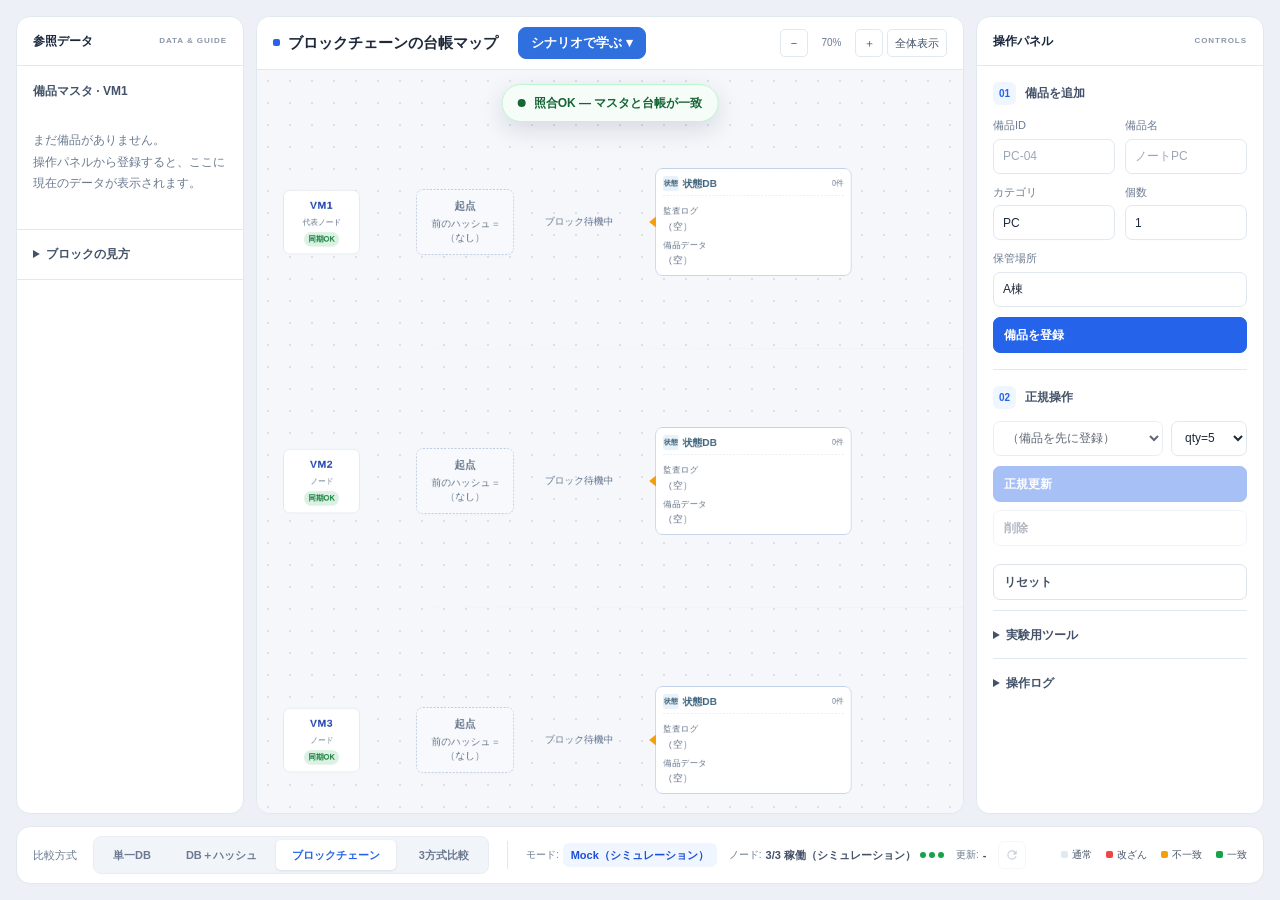
==== index.html @ 9da74dc1 "デモ（静的版）を公開 Co-Authored-By: Claude Opus 5.5 <noreply@anthropic.com>" ====
<!doctype html>
<html lang="ja">
<head>
<meta charset="utf-8">
<meta name="viewport" content="width=device-width, initial-scale=1">
<title>ブロックチェーン可視化ラボ</title>
  <link rel="stylesheet" href="assets/styles.css">
  <link rel="stylesheet" href="assets/demo-mockup.css">
  <link rel="stylesheet" href="assets/tutorial-overlay/tutorial-overlay.css">
  <link rel="stylesheet" href="assets/demo-mockup-v2.css">
  <link rel="stylesheet" href="assets/compare.css">
  <link rel="stylesheet" href="assets/demo-scenario.css">
  <link rel="stylesheet" href="assets/demo-colors.css">
  <link rel="stylesheet" href="assets/demo-mapedit.css">
  <style>
    .mockup-app .workspace-toolbar{position:relative!important;z-index:900!important}
    /* 灰色の補足説明は出さない（ノード状態が取れないときの注意だけは残す） */
    .mockup-app p.ctrl-hint, .mockup-app .status-explanation{display:none!important}
    .mockup-app #nodeOpsStatus p.ctrl-hint{display:block!important}
    /* 方式の見出しは名前と判定だけにする（C-01 などの番号・照合の基準は出さない） */
    .mockup-app .method-region-code, .mockup-app .method-region-basis{display:none!important}
    .scenario-launch{position:relative;margin-left:12px;z-index:1000}
    #btnScenarioMenu{border:1px solid #2f6fde;background:#2f6fde;color:#fff;border-radius:8px;padding:5px 12px;font-size:13px;font-weight:700;cursor:pointer}
    .scenario-menu{position:absolute;top:calc(100% + 6px);left:0;z-index:1000;width:280px;background:#fff;border:1px solid #d9dde5;border-radius:10px;box-shadow:0 10px 30px rgba(20,30,60,.15);padding:10px}
    .scenario-menu-note{margin:0 0 8px;font-size:12px;color:#5b6476}
    .scenario-item{display:flex;align-items:center;gap:8px;padding:8px 10px;border-radius:8px;font-size:14px;color:#1d2433;text-decoration:none}
    .scenario-item b{display:inline-grid;place-items:center;width:22px;height:22px;border-radius:6px;background:#e7efff;color:#2f6fde;font-size:12px}
    .scenario-item span{margin-left:auto;font-size:12px;color:#2f6fde}
    .scenario-item:not(.is-disabled):hover{background:#f2f5fb}
    .scenario-item.is-disabled{color:#a3aab8;cursor:default}
    .scenario-item.is-disabled b{background:#f1f3f6;color:#a3aab8}
    .scenario-item.is-disabled span{color:#a3aab8}
  </style>
<script>
(function () {
  var m = location.hash.match(/^#scenario-([a-d])$/);
  window.__STATIC_DEMO__ = true;
  window.__staticSearch = m ? '?scenario=' + m[1] + '&tutorial=0' : '';
  window.__goDemo = function (s) {
    var h = s ? '#scenario-' + s : '#top';
    if (location.hash === h) location.reload(); else location.hash = h;
  };
  window.addEventListener('hashchange', function () { location.reload(); });
  var origFetch = window.fetch.bind(window);
  function json(body, status) {
    return Promise.resolve(new Response(JSON.stringify(body), { status: status, headers: { 'content-type': 'application/json' } }));
  }
  window.fetch = function (url, opts) {
    var u = typeof url === 'string' ? url : (url && url.url) || '';
    if (u.indexOf('/admin/api/') === 0) {
      if (u === '/admin/api/demo/mode') return json({ mode: 'mock' }, 200);
      return json({ error: '静的版のため、実機の API はありません' }, 503);
    }
    return origFetch(url, opts);
  };
})();
</script>
<style>
  /* 静的版ではファイルの保存ができないので、ダウンロードのボタンは出さない */
  [data-download]{display:none!important}
</style>
</head>
<body class="mockup-app compare-app" data-scenario="c03">
<!-- ===== 左ドック（マスタ / ブロック凡例） ===== -->
  <aside class="mockup-dock" aria-label="データと方式の解説">
    <div class="rail-heading"><span>参照データ</span><span class="rail-caption">DATA &amp; GUIDE</span></div>
    <details class="block-param-legend" id="blockParamLegend" aria-label="ブロック内の項目の意味">
      <summary>ブロックの見方</summary>
      <dl class="param-legend-list">
        <div class="param-legend-row">
          <dt>前のハッシュ</dt>
          <dd>ひとつ前のブロックのハッシュ（つながりの確認用）</dd>
        </div>
        <div class="param-legend-row">
          <dt>ハッシュ</dt>
          <dd>このブロック全体から計算した値</dd>
        </div>
        <div class="param-legend-row">
          <dt>検算結果</dt>
          <dd>いまの内容からもう一度計算した値</dd>
        </div>
        <div class="param-legend-row">
          <dt>監査用の値</dt>
          <dd>備品データの正しさを残すための値</dd>
        </div>
        <div class="param-legend-row">
          <dt>個数</dt>
          <dd>備品の個数</dd>
        </div>
        <div class="param-legend-row">
          <dt>版数</dt>
          <dd>マスタが何回更新されたか</dd>
        </div>
        <div class="param-legend-row">
          <dt>取引番号</dt>
          <dd>この操作を識別する番号</dd>
        </div>
      </dl>
    </details>

    <div class="master-float">
      <h3 id="masterFloatTitle">備品マスタ（VM1: data/items.json）</h3>
      <div id="masterList"></div>
    </div>

    <!-- 改ざんアラート表示エリア -->
    <div class="tampering-alert" id="tamperingAlert" hidden>
      <div class="alert-content">
        <div class="alert-svg-container" id="alertSvgContainer"></div>
        <div class="alert-message" id="alertMessage">改ざんが発生しました</div>
      </div>
    </div>
  </aside>

  <!-- ===== メイン（C-03 マップ / C-01・C-02 比較） ===== -->
  <main class="mockup-main">
    <div class="workspace-toolbar">
      <div class="workspace-title"><span class="workspace-dot" aria-hidden="true"></span><h1 id="scenarioTitle">ブロックチェーンの台帳マップ</h1>
        <div class="scenario-launch">
          <button type="button" id="btnScenarioMenu" aria-haspopup="true" aria-expanded="false">シナリオで学ぶ ▾</button>
          <div class="scenario-menu" id="scenarioMenu" hidden>
            <p class="scenario-menu-note">台帳マップの上で、A の正規の更新から順に、1つずつ状況を体験します。</p>
            <a class="scenario-item" href="#scenario-a"><b>A</b> 正規の更新<span>開く →</span></a>
            <a class="scenario-item" href="#scenario-b"><b>B</b> データの書換え<span>開く →</span></a>
            <a class="scenario-item" href="#scenario-c"><b>C</b> 1台の故障<span>開く →</span></a>
            <a class="scenario-item" href="#scenario-d"><b>D</b> 2台の故障<span>開く →</span></a>
            <a class="scenario-item" href="https://claude.ai/artifact/CjwPtRJcEtRm9aYhuMP1Gu" target="_blank" rel="noopener"><b>?</b> 体験後のアンケート<span>開く →</span></a>
          </div>
        </div></div>
      <div class="demo-story-guide" id="demoStoryGuide" aria-live="polite" hidden></div>
      <div class="canvas-tools" data-c03-only aria-label="図の表示操作">
        <button id="btnZoomOut" type="button" aria-label="図を縮小">−</button>
        <output id="canvasZoom" aria-label="図の倍率">100%</output>
        <button id="btnZoomIn" type="button" aria-label="図を拡大">＋</button>
        <button id="btnFitMap" type="button">全体表示</button>
      </div>
    </div>
    <div class="map-stage" id="mapStage" data-tutorial-target="map-stage">
      <div class="map-grid"></div>
      <div class="map-change-spotlight" id="changeSpotlight" role="status" aria-live="polite" hidden>
        <span class="change-spotlight-mark" aria-hidden="true"></span>
        <span id="changeSpotlightText"></span>
      </div>
      <div class="map-world" id="mapWorld" data-scenario="c03">
        <svg class="map-svg" id="mapSvg" width="6000" height="1600">
          <defs>
            <marker id="arrowHead" markerWidth="8" markerHeight="8" refX="6" refY="4" orient="auto">
              <path d="M0,0 L0,8 L8,4 Z" fill="#94a3b8" />
            </marker>
            <marker id="arrowHeadBad" markerWidth="8" markerHeight="8" refX="6" refY="4" orient="auto">
              <path d="M0,0 L0,8 L8,4 Z" fill="#ef4444" />
            </marker>
          </defs>
          <g id="svgArrows"></g>
        </svg>

        <div class="peer-lane fabric-map" id="peerLane0" style="top: 30px;">
          <div class="peer-label" id="peerLabel0">
            <div class="name">VM1</div>
            <div class="role">代表ノード</div>
            <div class="status" id="peerStatus0">同期OK</div>
          </div>
          <div class="peer-rail" id="peerRail0"></div>
        </div>
        <div class="peer-divider fabric-map" style="top: 380px;"></div>

        <div class="peer-lane fabric-map" id="peerLane1" style="top: 400px;">
          <div class="peer-label" id="peerLabel1">
            <div class="name">VM2</div>
            <div class="role">ノード</div>
            <div class="status" id="peerStatus1">同期OK</div>
          </div>
          <div class="peer-rail" id="peerRail1"></div>
        </div>
        <div class="peer-divider fabric-map" style="top: 750px;"></div>

        <div class="peer-lane fabric-map" id="peerLane2" style="top: 770px;">
          <div class="peer-label" id="peerLabel2">
            <div class="name">VM3</div>
            <div class="role">ノード</div>
            <div class="status" id="peerStatus2">同期OK</div>
          </div>
          <div class="peer-rail" id="peerRail2"></div>
        </div>
        <div class="peer-divider fabric-map" style="top: 1120px;"></div>

        <!-- 3方式比較タブのときだけ表示：同じマップの上に C-01 / C-02 を並べる -->
        <header class="method-region-head method-region-head-fabric" id="regionHeadC03"></header>
        <div class="all-methods-row" id="allMethodsRow">
          <section class="method-region" data-method="c01" aria-label="C-01 単一DB">
            <header class="method-region-head" id="regionHeadC01"></header>
            <div class="method-region-body" id="regionBodyC01"></div>
          </section>
          <section class="method-region" data-method="c02" aria-label="C-02 DB＋ハッシュ">
            <header class="method-region-head" id="regionHeadC02"></header>
            <div class="method-region-body" id="regionBodyC02"></div>
          </section>
        </div>
      </div>

    </div>

    <!-- 3方式比較（同じ書き換え・故障を3方式に同時にかける） -->
    <div class="compare-stage" id="compareStage">
      <div class="compare-stage-head">
        <ol class="demo-story-steps compare-stages" id="cmpStages" aria-label="進み具合"></ol>
        <div class="compare-legend" aria-label="色の意味">
          <span class="legend-item"><span class="cmp-owner-chip is-own"></span>あなたの組織</span>
          <span class="legend-item"><span class="cmp-owner-chip is-other"></span>他の組織</span>
          <span class="legend-item cmp-mock-chip">模擬表示（Mock）</span>
        </div>
      </div>
      <div class="compare-cols" id="cmpCols"></div>
    </div>

    <div class="comparison-stage" id="comparisonStage" data-tutorial-target="comparison-stage" hidden>
      <div class="comparison-map-rail" id="comparisonRail"></div>
    </div>
  </main>

  <!-- ===== 右コントロール ===== -->
  <aside class="mockup-controls" aria-label="デモの操作">
    <div class="rail-heading"><span>操作パネル</span><span class="rail-caption">CONTROLS</span></div>
    <div class="control-panel">
      <div id="compareControls">
        <div class="cmp-seg" role="group" aria-label="書き換え">
          <h3><span class="section-number">01</span> 書き換え</h3>
          <div class="cmp-seg-opts" id="cmpAttack"></div>
        </div>
        <div class="cmp-seg" role="group" aria-label="故障">
          <h3><span class="section-number">02</span> 故障</h3>
          <div class="cmp-seg-opts" id="cmpFault"></div>
        </div>
        <button class="ctrl-btn cmp-replay" id="cmpReplay" type="button">もう一度見る</button>
      </div>
      <h3><span class="section-number">01</span> 備品を追加</h3>
      <div class="registration-form" data-tutorial-target="new-item-form">
        <div class="ctrl-field">
          <label for="newItemId">備品ID</label>
          <input id="newItemId" type="text" placeholder="PC-04" autocomplete="off">
        </div>
        <div class="ctrl-field">
          <label for="newItemName">備品名</label>
          <input id="newItemName" type="text" placeholder="ノートPC" autocomplete="off">
        </div>
        <div class="ctrl-row">
          <div class="ctrl-field" style="flex:1;margin-bottom:0;">
            <label for="newItemCategory">カテゴリ</label>
            <input id="newItemCategory" type="text" placeholder="PC" value="PC">
          </div>
          <div class="ctrl-field" style="flex:1;margin-bottom:0;">
            <label for="newItemQuantity">個数</label>
            <input id="newItemQuantity" type="number" min="0" step="1" value="1">
          </div>
        </div>
        <div class="ctrl-field">
          <label for="newItemLocation">保管場所</label>
          <input id="newItemLocation" type="text" placeholder="A棟" value="A棟">
        </div>
      </div>
      <button class="ctrl-btn primary" id="btnRegisterItem" type="button" data-tutorial-target="register-button">
        備品を登録
      </button>

      <div class="ctrl-divider"></div>
      <div class="op-group op-group-legit">
        <h3><span class="section-number">02</span> 正規操作</h3>
        <p class="ctrl-hint">台帳または保存ハッシュにも残る操作。改ざんとの対比用。</p>
        <div class="ctrl-row">
          <select id="opTarget" aria-label="itemId">
            <option value="">（備品を先に登録）</option>
          </select>
          <select id="opQuantity" aria-label="quantity">
            <option value="1">qty=1</option>
            <option value="3">qty=3</option>
            <option value="5" selected>qty=5</option>
            <option value="10">qty=10</option>
            <option value="20">qty=20</option>
          </select>
        </div>
        <button class="ctrl-btn primary" id="btnRegularUpdate">
          正規更新
        </button>
        <button class="ctrl-btn" id="btnSoftDelete" type="button" title="DBからは行が消える。ブロックチェーンはブロックに削除の記録が追記され、履歴は残る">
          削除
        </button>
        <p class="ctrl-hint" id="softDeleteHint">DB（C-01・C-02）からは行が消えます。ブロックチェーンは状態DBから消えますが、ブロックに削除の記録が追記され、それまでの履歴は残ります。</p>
      </div>

      <div id="c02ModeSelector" class="c02-mode-selector" hidden>
        <div class="ctrl-divider"></div>
        <h3>改ざんモード</h3>
        <fieldset class="c02-mode-options">
          <legend class="sr-only">C-02 改ざんモード</legend>
          <label class="c02-mode-option">
            <input type="radio" name="c02TamperMode" value="A" checked data-tutorial-target="c02-mode-a">
            <span>A: エントリのみ改ざん</span>
          </label>
          <label class="c02-mode-option">
            <input type="radio" name="c02TamperMode" value="B" data-tutorial-target="c02-mode-b">
            <span>B: エントリ＋ハッシュ両方</span>
          </label>
        </fieldset>
      </div>

      <div class="op-group op-group-attack">
        <h3><span class="section-number">03</span> 改ざんを試す</h3>
        <p class="ctrl-hint">マスタだけを書き換える。正規更新・削除とは経路が違う。</p>
        <button class="ctrl-btn danger" id="btnTamperMaster" data-tutorial-target="tamper-master-button">
          マスタだけ改ざん
        </button>
        <div data-c03-only>
          <button class="ctrl-btn danger" id="btnTamperPeer">
            VM2 だけ取引を改ざん
          </button>
          <button class="ctrl-btn danger" id="btnTamperCouch">
            VM3 の状態DBを改ざん
          </button>
        </div>
      </div>

      <!-- 中間ブロック改ざんの説明は省略（必要なら復活）
      <div id="midBlockTamperPanel" class="mid-block-tamper-panel" hidden>
        <div class="ctrl-divider"></div>
        <h3>中間ブロック改ざん</h3>
        <div class="ctrl-row">
          <select id="midBlockPeer" aria-label="対象ノード">
            <option value="0">VM1</option>
            <option value="1" selected>VM2</option>
            <option value="2">VM3</option>
          </select>
          <select id="midBlockNum" aria-label="対象ブロック">
            <option value="">（中間ブロックなし）</option>
          </select>
        </div>
        <button class="ctrl-btn danger" id="btnTamperMidBlock" data-tutorial-target="mid-block-tamper-button">
          中間ブロックの値を書き換え
        </button>
        <button class="ctrl-btn" id="btnClearMidBlockOverlay" type="button">演出をリセット</button>
      </div>
      -->

      <button class="ctrl-btn" id="btnVerify" data-tutorial-target="verify-button" hidden>
        整合性検証
      </button>
      <button class="ctrl-btn" id="btnReset" data-tutorial-target="reset-button">リセット</button>

      <div id="nodeOpsPanel" class="op-group op-group-failure" data-c03-only>
        <h3><span class="section-number">04</span> 障害を試す</h3>
        <p id="nodeOpsAvailability" class="ctrl-hint">障害 API を確認中…</p>
        <div id="nodeOpsStatus" class="node-ops-status" aria-live="polite"></div>
        <div id="nodeOpsActions" class="node-ops-actions"></div>
        <div class="ctrl-row">
          <button class="ctrl-btn" id="btnProbeWrite" type="button">書き込み確認</button>
          <button class="ctrl-btn" id="btnProbeRead" type="button">読み取り確認</button>
        </div>
        <div id="nodeOpsResult" class="node-ops-result" aria-live="polite"></div>
      </div>

      <details class="advanced-controls" id="advancedControls">
      <summary id="advancedControlsSummary">実験用ツール</summary>
      <h3>データの準備</h3>
      <div class="ctrl-row">
        <button class="ctrl-btn danger" id="btnResetAll" type="button">ゼロに戻す</button>
        <button class="ctrl-btn primary" id="btnFillDemo" type="button">デモデータで埋める</button>
      </div>
      <label class="ctrl-hint" for="fillRounds">更新の回数
        <select id="fillRounds">
          <option value="1" selected>1周（14件）</option>
          <option value="2">2周（22件）</option>
          <option value="3">3周（30件）</option>
        </select>
      </label>
      <p class="ctrl-hint" id="dataPrepStatus" aria-live="polite">「ゼロに戻す」はマスタ・ハッシュを空にし、台帳はそこから先だけを表示する（ブロック自体は追記専用なので消えない）。「デモデータで埋める」は備品6件の登録と貸出・返却の更新を台帳に書き込む。</p>
      <button class="ctrl-btn" id="btnShowAllHistory" type="button" hidden>台帳の全履歴を表示に戻す</button>
      <div id="fabricResetGroup" hidden>
        <button class="ctrl-btn danger" id="btnFabricReset" type="button">ブロックチェーンをブロック0から作り直す</button>
        <p class="ctrl-hint">全VMの台帳データ（ブロック・CouchDB）を削除し、チャネルとチェーンコードを作り直す。数分かかる。</p>
      </div>
      <h3>初期データ</h3>
      <button class="ctrl-btn" id="btnSeedDemo" type="button">
        発表用の初期データを投入
      </button>
      <p class="ctrl-hint">備品マスタを PC-01 / CAM-01 / HDMI-01 の3件に揃える。台帳監査は作らない。</p>
      </details>

      <details class="log-panel">
        <summary>操作ログ</summary>
        <div id="logStream" class="log-stream" aria-live="polite" aria-label="操作ログ"></div>
      </details>
    </div>

  </aside>

  <!-- ===== 右下固定（方式切替 + 色） ===== -->
  <aside class="mockup-br-dock" aria-label="方式切替と色の凡例">
    <div class="scenario-switcher"><span class="switcher-label">比較方式</span>
    <div class="scenario-tabs" aria-label="比較方式タブ">
      <button class="scenario-tab" type="button" data-scenario-tab="c01">単一DB</button>
      <button class="scenario-tab" type="button" data-scenario-tab="c02">DB＋ハッシュ</button>
      <button class="scenario-tab is-active" type="button" data-scenario-tab="c03">ブロックチェーン</button>
      <button class="scenario-tab is-compare" type="button" id="btnCompareView" aria-pressed="false">3方式比較</button>
    </div>
    </div>
    <!-- 接続状態（以前は上のバーの右側にあった） -->
    <div class="connection-status-banner" id="connectionStatusBanner">
      <div class="status-row">
        <div class="status-mode">
          <span class="status-label">モード:</span>
          <span class="status-value" id="connectionMode">確認中...</span>
        </div>
        <div class="status-nodes">
          <span class="status-label">ノード:</span>
          <span class="status-value" id="connectionNodes">-/-</span>
          <div class="node-indicators" id="nodeIndicators"></div>
        </div>
        <div class="status-time">
          <span class="status-label">更新:</span>
          <span class="status-value" id="connectionLastUpdate">-</span>
        </div>
        <div class="status-actions">
          <button class="status-refresh-btn" id="statusRefreshBtn" type="button" title="手動更新" aria-label="接続状態と表示データを更新">
            <svg width="14" height="14" viewBox="0 0 24 24" fill="currentColor">
              <path d="M17.65,6.35C16.2,4.9 14.21,4 12,4A8,8 0 0,0 4,12A8,8 0 0,0 12,20C15.73,20 18.84,17.45 19.73,14H17.65C16.83,16.33 14.61,18 12,18A6,6 0 0,1 6,12A6,6 0 0,1 12,6C13.66,6 15.14,6.69 16.22,7.78L13,11H20V4L17.65,6.35Z" />
            </svg>
          </button>
        </div>
      </div>
      <p class="status-explanation" id="displayProvenance"></p>
      <p class="status-explanation" id="connectionHealthNote" role="status"></p>
    </div>
    <div class="meaning-legend" aria-label="色の意味">
      <span class="legend-item"><span class="legend-chip normal"></span>通常</span>
      <span class="legend-item"><span class="legend-chip attack"></span>改ざん</span>
      <span class="legend-item"><span class="legend-chip detected"></span>不一致</span>
      <span class="legend-item"><span class="legend-chip recovered"></span>一致</span>
    </div>
  </aside>

  <script src="assets/demo-mockup-core.js"></script>
  <script src="assets/demo-mockup-c03.js"></script>
  <script src="assets/demo-mockup-c01c02.js"></script>
  <script src="assets/demo-mockup-api.js"></script>
  <script src="assets/demo-mockup-bind.js"></script>
  <script src="assets/compare.js"></script>
  <script src="assets/demo-mockup-compare.js"></script>
  <script src="assets/demo-mapedit.js"></script>
  <script src="assets/demo-scenario.js"></script>
  <script src="assets/tutorial-overlay/tutorial-environment.js"></script>
  <script src="assets/tutorial-overlay/tutorial-overlay.js"></script>
  <script src="assets/tutorial-overlay/tutorial-steps-mockup.js"></script>
  <script src="assets/tutorial-overlay/tutorial-steps-real.js"></script>
  <script>
    // 旧チュートリアルは、改ざんモードの切り替えなど今はない操作を前提にしているので、?tutorial=1 のときだけ開く
    (function () {
      var on = new URLSearchParams(window.__staticSearch != null ? window.__staticSearch : window.location.search).get('tutorial') === '1';
      if (!on) return;
      var start = function () { if (typeof initTutorialIfEnabled === 'function') initTutorialIfEnabled(); };
      if (document.readyState === 'loading') document.addEventListener('DOMContentLoaded', start); else start();
    })();
  </script>
  <script>
    (function () {
      var btn = document.getElementById('btnScenarioMenu');
      var menu = document.getElementById('scenarioMenu');
      if (!btn || !menu) return;
      btn.addEventListener('click', function (e) {
        e.stopPropagation();
        menu.hidden = !menu.hidden;
        btn.setAttribute('aria-expanded', String(!menu.hidden));
      });
      document.addEventListener('click', function (e) {
        if (!menu.hidden && !menu.contains(e.target)) { menu.hidden = true; btn.setAttribute('aria-expanded', 'false'); }
      });
    })();
  </script>
</body>
</html>
---- assets/styles.css ----
* {
  box-sizing: border-box;
}

body {
  margin: 0;
  font-family: -apple-system, BlinkMacSystemFont, "Segoe UI", sans-serif;
  background: #f5f7fb;
  color: #1f2937;
}

.container {
  max-width: 1280px;
  margin: 0 auto;
  padding: 32px 20px 48px;
}

.hero,
.section-head,
.toolbar,
.status-row,
.actions {
  display: flex;
  align-items: center;
  justify-content: space-between;
  gap: 12px;
}

.hero {
  margin-bottom: 20px;
}

h1,
h2,
p {
  margin: 0;
}

.muted,
.status-url,
.status-body {
  color: #6b7280;
}

.grid-two {
  display: grid;
  grid-template-columns: minmax(260px, 300px) minmax(0, 1fr);
  gap: 20px;
  margin-top: 20px;
}

.card {
  background: #ffffff;
  border: 1px solid #dbe2f0;
  border-radius: 16px;
  padding: 18px;
  box-shadow: 0 8px 24px rgba(15, 23, 42, 0.05);
}

.form-grid {
  display: grid;
  grid-template-columns: repeat(2, minmax(0, 1fr));
  gap: 16px;
  margin-top: 16px;
}

.form-grid label {
  display: flex;
  flex-direction: column;
  gap: 8px;
  font-size: 0.95rem;
}

.full,
.actions {
  grid-column: 1 / -1;
}

input,
select,
textarea,
button {
  width: 100%;
  border-radius: 10px;
  border: 1px solid #cbd5e1;
  padding: 10px 12px;
  font: inherit;
}

textarea {
  resize: vertical;
}

button {
  cursor: pointer;
  border: none;
  background: #2563eb;
  color: #ffffff;
  font-weight: 600;
}

.hero button {
  width: auto;
  min-width: 140px;
}

button.secondary {
  background: #0f172a;
}

button.ghost {
  background: #e5e7eb;
  color: #111827;
}

.toolbar {
  flex-wrap: wrap;
  margin: 16px 0;
}

.toolbar input {
  flex: 1;
}

.toolbar button {
  width: auto;
}

.status-list {
  display: grid;
  gap: 12px;
  margin-top: 12px;
}

.status-item {
  border-radius: 12px;
  padding: 14px;
  border: 1px solid #d1d5db;
  background: #f8fafc;
}

.status-url,
.status-body {
  overflow-wrap: anywhere;
  word-break: break-word;
}

.status-item.ok {
  border-color: #86efac;
  background: #f0fdf4;
}

.status-item.ng {
  border-color: #fca5a5;
  background: #fef2f2;
}

.badge {
  display: inline-flex;
  align-items: center;
  justify-content: center;
  min-width: 56px;
  padding: 4px 8px;
  border-radius: 999px;
  background: rgba(15, 23, 42, 0.08);
  font-size: 0.85rem;
  font-weight: 700;
}

.status-url,
.status-body,
.message,
.muted {
  margin-top: 8px;
}

.table-wrap {
  overflow-x: auto;
}

table {
  width: 100%;
  min-width: 760px;
  border-collapse: collapse;
  font-size: 0.92rem;
}

th,
td {
  padding: 10px 12px;
  border-bottom: 1px solid #e5e7eb;
  text-align: left;
  vertical-align: top;
  white-space: nowrap;
}

td:last-child {
  white-space: normal;
}

.item-manager {
  margin-top: 12px;
}

.item-manager .form-grid {
  margin-bottom: 16px;
}

.row-actions {
  display: flex;
  gap: 8px;
}

.row-actions button {
  width: auto;
  min-width: 72px;
  padding: 8px 12px;
}

#itemTableBody td {
  white-space: normal;
}

.message.success {
  color: #166534;
}

.ok-text {
  color: #166534;
  font-weight: 700;
}

.message.error,
.error {
  color: #b91c1c;
}

@media (max-width: 1180px) {
  .grid-two {
    grid-template-columns: 1fr;
  }
}

@media (max-width: 900px) {
  .grid-two,
  .form-grid {
    grid-template-columns: 1fr;
  }

  .hero,
  .toolbar,
  .section-head,
  .status-row,
  .actions {
    align-items: stretch;
    flex-direction: column;
  }

  .toolbar button {
    width: 100%;
  }
}

.lead {
  margin: 0 0 20px;
  line-height: 1.6;
}

.admin-nav {
  display: flex;
  flex-wrap: wrap;
  gap: 10px;
  margin-bottom: 24px;
}

.admin-nav-link {
  display: inline-flex;
  align-items: center;
  padding: 10px 16px;
  border-radius: 999px;
  border: 1px solid #cbd5e1;
  background: #ffffff;
  color: #1f2937;
  text-decoration: none;
  font-weight: 600;
  font-size: 0.95rem;
}

.admin-nav-link:hover {
  border-color: #2563eb;
  color: #1d4ed8;
}

.admin-nav-link.is-active {
  background: #1d4ed8;
  border-color: #1d4ed8;
  color: #ffffff;
}

.hub-grid {
  display: grid;
  grid-template-columns: repeat(auto-fit, minmax(280px, 1fr));
  gap: 20px;
  margin-top: 8px;
}

.hub-card {
  display: block;
  padding: 22px;
  border-radius: 16px;
  border: 1px solid #dbe2f0;
  background: #ffffff;
  box-shadow: 0 8px 24px rgba(15, 23, 42, 0.05);
  text-decoration: none;
  color: inherit;
  transition: border-color 0.15s ease, box-shadow 0.15s ease;
  position: relative;
}

.hub-badge {
  display: inline-block;
  font-size: 0.72rem;
  font-weight: 800;
  letter-spacing: 0.04em;
  padding: 4px 10px;
  border-radius: 999px;
  margin-bottom: 10px;
}

.hub-badge--ops {
  background: #dbeafe;
  color: #1e40af;
}

.hub-badge--audit {
  background: #ede9fe;
  color: #5b21b6;
}

.hub-badge--demo {
  background: #fef3c7;
  color: #92400e;
}

.hub-card:hover {
  border-color: #2563eb;
  box-shadow: 0 12px 28px rgba(37, 99, 235, 0.12);
}

.hub-card h2 {
  margin-bottom: 8px;
  font-size: 1.15rem;
}

.hub-cta {
  display: inline-block;
  margin-top: 14px;
  font-weight: 700;
  color: #2563eb;
}

.demo-hero-card {
  display: grid;
  grid-template-columns: minmax(0, 1.5fr) minmax(260px, 0.85fr);
  gap: 20px;
  align-items: center;
  margin-bottom: 18px;
  border-color: #bfdbfe;
  background:
    radial-gradient(circle at top left, rgba(37, 99, 235, 0.12), transparent 34%),
    #ffffff;
}

.demo-hero-card h2 {
  margin: 6px 0 8px;
  font-size: 1.45rem;
}

.demo-kicker {
  display: inline-flex;
  padding: 4px 10px;
  border-radius: 999px;
  background: #dbeafe;
  color: #1e40af;
  font-size: 0.78rem;
  font-weight: 800;
}

.demo-reading-flow {
  display: grid;
  gap: 10px;
  margin: 0;
  padding: 0;
  list-style: none;
}

.demo-reading-flow li {
  display: flex;
  align-items: center;
  gap: 10px;
  padding: 10px 12px;
  border: 1px solid #dbeafe;
  border-radius: 12px;
  background: rgba(255, 255, 255, 0.82);
  color: #334155;
  font-weight: 700;
}

.demo-reading-flow span,
.demo-stage-num {
  display: inline-flex;
  align-items: center;
  justify-content: center;
  flex: 0 0 auto;
  width: 2rem;
  height: 2rem;
  border-radius: 50%;
  background: #2563eb;
  color: #ffffff;
  font-weight: 900;
}

.demo-stage-card {
  margin-bottom: 18px;
}

.demo-stage-head {
  display: flex;
  gap: 12px;
  align-items: flex-start;
  margin-bottom: 18px;
}

.demo-stage-head h2 {
  margin: 0 0 5px;
}

.demo-stage-head p {
  margin: 0;
}

.compact-copy {
  margin: 6px 0 0;
  line-height: 1.5;
}

.demo-progress {
  margin: 14px 0 4px;
  padding: 14px;
  border: 1px solid #e2e8f0;
  border-radius: 14px;
  background: #f8fafc;
}

.demo-progress-inner {
  display: flex;
  align-items: stretch;
  justify-content: space-between;
  gap: 0;
  max-width: 520px;
}

.demo-progress-item {
  flex: 0 0 auto;
  text-align: center;
  max-width: 33%;
}

.demo-progress-dot {
  display: inline-flex;
  align-items: center;
  justify-content: center;
  width: 2.35rem;
  height: 2.35rem;
  margin: 0 auto 6px;
  border-radius: 50%;
  font-size: 0.85rem;
  font-weight: 800;
  background: #e5e7eb;
  color: #64748b;
  border: 2px solid #cbd5e1;
  transition: background 0.15s ease, color 0.15s ease, border-color 0.15s ease, box-shadow 0.15s ease;
}

.demo-progress-label {
  display: block;
  font-size: 0.72rem;
  font-weight: 700;
  color: #64748b;
  line-height: 1.25;
  letter-spacing: 0.02em;
}

.demo-progress-line {
  flex: 1 1 auto;
  height: 3px;
  align-self: flex-start;
  margin-top: 1.1rem;
  margin-left: 6px;
  margin-right: 6px;
  border-radius: 999px;
  background: #e5e7eb;
  min-width: 16px;
}

.demo-progress-item.is-done .demo-progress-dot {
  background: #22c55e;
  border-color: #16a34a;
  color: #ffffff;
}

.demo-progress-item.is-done .demo-progress-label {
  color: #166534;
}

.demo-progress-item.is-warn .demo-progress-dot {
  background: #f59e0b;
  border-color: #d97706;
  color: #ffffff;
}

.demo-progress-item.is-warn .demo-progress-label {
  color: #b45309;
}

.demo-progress-item.is-active .demo-progress-dot {
  background: #2563eb;
  border-color: #1d4ed8;
  color: #ffffff;
  box-shadow: 0 0 0 4px rgba(37, 99, 235, 0.25);
}

.demo-progress-item.is-active .demo-progress-label {
  color: #1d4ed8;
}

.demo-progress-hint {
  margin: 14px 0 0;
  font-size: 0.9rem;
  line-height: 1.5;
}

.demo-step-card {
  border-radius: 14px;
  padding: 14px 16px 16px;
  margin-left: 0;
  margin-bottom: 8px;
  border: 2px solid transparent;
  transition: border-color 0.15s ease, background 0.15s ease;
}

.demo-step-card.is-done {
  border-color: #86efac;
  background: #f0fdf4;
}

.demo-step-card.is-warn {
  border-color: #fcd34d;
  background: #fffbeb;
}

.demo-step-card.is-active {
  border-color: #93c5fd;
  background: #eff6ff;
}

.demo-step-foot {
  margin: 14px 0 0;
  font-size: 0.88rem;
  line-height: 1.5;
}

.demo-actions {
  margin: 16px 0 12px;
}

#demoVerifyButton {
  width: auto;
  min-width: 220px;
  background: #059669;
}

.demo-actions button.secondary {
  background: #0f172a;
}

.scenario-row {
  display: flex;
  flex-wrap: wrap;
  align-items: center;
  gap: 12px;
}

.scenario-row button {
  width: auto;
}

.message-muted {
  margin: 8px 0 0;
  min-height: 1.25em;
  font-size: 0.95rem;
  color: #475569;
}

.message-muted.error {
  color: #b91c1c;
}

.demo-highlight {
  border-radius: 12px;
  padding: 16px 18px;
  border: 1px solid #dbe2f0;
  background: #f8fafc;
  line-height: 1.55;
}

.demo-highlight .subline {
  font-size: 0.9rem;
}

.demo-ok {
  border-color: #86efac;
  background: #f0fdf4;
}

.demo-warn {
  border-color: #fcd34d;
  background: #fffbeb;
}

.comparison-model-grid {
  display: grid;
  grid-template-columns: repeat(3, minmax(0, 1fr));
  gap: 14px;
  margin-top: 16px;
}

.comparison-model-item {
  padding: 14px;
  border: 1px solid #dbe2f0;
  border-radius: 14px;
  background: #ffffff;
}

.comparison-model-item.is-weak {
  border-color: #fecaca;
}

.comparison-model-item.is-mid {
  border-color: #fde68a;
}

.comparison-model-item.is-strong {
  border-color: #86efac;
}

.comparison-model-label {
  display: inline-flex;
  margin-bottom: 10px;
  padding: 4px 9px;
  border-radius: 999px;
  background: #f1f5f9;
  color: #475569;
  font-size: 0.78rem;
  font-weight: 800;
}

.comparison-model-item h3 {
  margin: 0 0 8px;
  font-size: 1.05rem;
}

.comparison-model-item p {
  color: #475569;
  line-height: 1.55;
}

.comparison-model-item strong {
  display: block;
  margin-top: 12px;
  color: #111827;
  font-size: 0.9rem;
}

.comparison-stage-card {
  border-color: #bfdbfe;
}

.comparison-layout {
  display: grid;
  grid-template-columns: minmax(0, 1.1fr) minmax(280px, 0.9fr);
  gap: 18px;
  align-items: start;
}

.comparison-layout h3 {
  margin: 0 0 6px;
}

.comparison-model-mini {
  display: grid;
  gap: 10px;
}

.comparison-model-mini .comparison-model-item p {
  margin-bottom: 0;
}

.demo-result-layout {
  display: grid;
  grid-template-columns: minmax(0, 1.35fr) minmax(280px, 0.75fr);
  gap: 18px;
  align-items: start;
}

.tamper-compare-card,
.tamper-action-card {
  min-width: 0;
  padding: 14px;
  border: 1px solid #e2e8f0;
  border-radius: 16px;
  background: #ffffff;
}

.tamper-comparison {
  margin-top: 16px;
}

.tamper-compare-intro {
  margin: 0 0 12px;
  font-weight: 700;
}

.tamper-compare-list {
  display: grid;
  gap: 16px;
}

.tamper-compare-item {
  border: 1px solid #dbe2f0;
  border-radius: 16px;
  padding: 16px;
  background: #ffffff;
}

.tamper-compare-item.is-match {
  border-color: #86efac;
  background: linear-gradient(180deg, #f0fdf4 0%, #ffffff 46%);
}

.tamper-compare-item.is-mismatch {
  border-color: #fcd34d;
  background: linear-gradient(180deg, #fffbeb 0%, #ffffff 46%);
}

.tamper-compare-head {
  display: flex;
  align-items: center;
  justify-content: space-between;
  gap: 12px;
  margin-bottom: 14px;
}

.tamper-compare-head strong {
  display: block;
  font-size: 1rem;
}

.tamper-compare-head .muted {
  display: block;
  margin-top: 3px;
  font-size: 0.9rem;
}

.tamper-compare-badge {
  flex: 0 0 auto;
  padding: 5px 10px;
  border-radius: 999px;
  background: rgba(15, 23, 42, 0.08);
  font-size: 0.82rem;
  font-weight: 800;
}

.hash-compare-grid {
  display: grid;
  grid-template-columns: repeat(2, minmax(0, 1fr));
  gap: 12px;
}

.hash-box {
  border: 1px solid #e5e7eb;
  border-radius: 12px;
  padding: 12px;
  background: #f8fafc;
}

.hash-label,
.hash-help {
  display: block;
  color: #64748b;
  font-size: 0.82rem;
}

.hash-box code {
  display: block;
  margin: 8px 0;
  padding: 8px 10px;
  border-radius: 8px;
  background: #0f172a;
  color: #e0f2fe;
  font-size: 0.88rem;
  overflow-wrap: anywhere;
}

.hash-result {
  margin-top: 12px;
  padding: 12px;
  border-radius: 12px;
  line-height: 1.55;
}

.tamper-diff-wrap {
  margin-top: 12px;
}

.tamper-diff-table {
  min-width: 620px;
}

.tamper-diff-table th,
.tamper-diff-table td {
  white-space: normal;
}

.tamper-diff-table tbody th {
  width: 8rem;
  color: #374151;
}

.tamper-action-card .section-head button {
  width: auto;
}

.tamper-action-log {
  display: grid;
  gap: 10px;
  margin-top: 14px;
}

.tamper-action-entry {
  padding: 12px 14px;
  border: 1px solid #dbe2f0;
  border-left-width: 5px;
  border-radius: 12px;
  background: #ffffff;
}

.tamper-action-entry.is-ok {
  border-left-color: #22c55e;
}

.tamper-action-entry.is-warn {
  border-left-color: #f59e0b;
}

.tamper-action-entry.is-info {
  border-left-color: #2563eb;
}

.tamper-action-entry-head {
  display: flex;
  justify-content: space-between;
  gap: 12px;
  margin-bottom: 6px;
}

.tamper-action-entry-head span {
  flex: 0 0 auto;
  color: #64748b;
  font-size: 0.82rem;
}

.tamper-action-entry p {
  color: #374151;
  line-height: 1.5;
}

.tamper-action-entry small {
  display: block;
  margin-top: 6px;
  color: #64748b;
  line-height: 1.45;
}

.hash-guide-card {
  margin-bottom: 20px;
  border-color: #dbeafe;
  background: #f8fafc;
}

.demo-help-card summary {
  display: flex;
  align-items: center;
  justify-content: space-between;
  gap: 12px;
  cursor: pointer;
  font-weight: 800;
  color: #1e3a8a;
}

.demo-help-card summary small {
  color: #64748b;
  font-weight: 600;
}

.demo-help-card[open] summary {
  margin-bottom: 14px;
}

.hash-guide-grid {
  display: grid;
  grid-template-columns: repeat(4, minmax(0, 1fr));
  gap: 12px;
  margin-top: 16px;
}

.hash-guide-step {
  position: relative;
  min-height: 150px;
  padding: 16px 14px 14px;
  border: 1px solid #dbe2f0;
  border-radius: 14px;
  background: #ffffff;
}

.hash-guide-step::after {
  content: "→";
  position: absolute;
  top: 50%;
  right: -13px;
  transform: translateY(-50%);
  color: #60a5fa;
  font-weight: 900;
  z-index: 1;
}

.hash-guide-step:last-child::after {
  content: "";
}

.hash-guide-num {
  display: inline-flex;
  align-items: center;
  justify-content: center;
  width: 1.75rem;
  height: 1.75rem;
  margin-bottom: 10px;
  border-radius: 50%;
  background: #2563eb;
  color: #ffffff;
  font-size: 0.82rem;
  font-weight: 800;
}

.hash-guide-step h3 {
  margin: 0 0 8px;
  font-size: 1rem;
}

.hash-guide-step p {
  color: #475569;
  font-size: 0.9rem;
  line-height: 1.55;
}

.hash-guide-step code {
  padding: 1px 4px;
  border-radius: 4px;
  background: #f1f5f9;
}

.hash-material-box {
  margin-top: 14px;
  padding: 14px;
  border: 1px dashed #93c5fd;
  border-radius: 12px;
  background: #f8fafc;
}

.hash-material-box strong,
.hash-material-box code,
.hash-material-box span {
  display: block;
}

.hash-material-box code {
  margin: 8px 0;
  padding: 9px 10px;
  border-radius: 8px;
  background: #0f172a;
  color: #e0f2fe;
  overflow-wrap: anywhere;
}

.role-callout {
  margin: 0 0 20px;
  padding: 14px 16px;
  border-radius: 12px;
  border: 1px solid #bfdbfe;
  background: #eff6ff;
  font-size: 0.95rem;
  line-height: 1.55;
}

.role-callout a {
  font-weight: 700;
  color: #1d4ed8;
}

.nowrap {
  white-space: nowrap;
}

.demo-steps {
  margin: 20px 0 0;
  padding: 0 0 0 1.75rem;
  list-style: decimal;
}

.demo-steps li {
  margin-bottom: 18px;
  padding-left: 10px;
}

.demo-step-title {
  display: block;
  font-weight: 700;
  margin-bottom: 4px;
}

.demo-step-desc {
  margin: 0 0 10px;
}

.demo-steps .scenario-row {
  margin-top: 4px;
}

.v-plan-card {
  margin-bottom: 20px;
}

.v-table-wrap {
  margin-top: 12px;
}

.v-scenario-table {
  min-width: 0;
}

.v-scenario-table th,
.v-scenario-table td {
  white-space: normal;
}

.comparison-run-card {
  border-color: #bfdbfe;
  background: linear-gradient(180deg, #eff6ff 0%, #ffffff 42%);
}

.comparison-run-grid {
  display: grid;
  grid-template-columns: repeat(3, minmax(0, 1fr));
  gap: 12px;
  margin: 14px 0;
}

.comparison-run-grid button {
  min-height: 52px;
  white-space: normal;
  line-height: 1.35;
}

.comparison-scenario-result {
  margin-top: 12px;
}

.comparison-result-card {
  padding: 14px;
  border-radius: 14px;
  border: 1px solid #cbd5e1;
  background: #ffffff;
}

.comparison-result-card.is-detected {
  border-color: #86efac;
  background: #f0fdf4;
}

.comparison-result-card.is-weak {
  border-color: #fcd34d;
  background: #fffbeb;
}

.comparison-result-card.is-model {
  border-color: #bfdbfe;
  background: #eff6ff;
}

.comparison-result-label {
  display: inline-flex;
  margin-bottom: 6px;
  padding: 3px 8px;
  border-radius: 999px;
  background: #e0f2fe;
  color: #075985;
  font-size: 0.78rem;
  font-weight: 800;
}

.comparison-result-card h3 {
  margin: 0 0 6px;
}

.comparison-result-verdict {
  margin: 0 0 12px;
  font-weight: 700;
  color: #1f2937;
}

.comparison-result-dl {
  display: grid;
  grid-template-columns: repeat(4, minmax(0, 1fr));
  gap: 10px;
  margin: 12px 0;
}

.comparison-result-dl div {
  padding: 10px;
  border-radius: 10px;
  background: rgba(255, 255, 255, 0.75);
}

.comparison-result-dl dt {
  color: #64748b;
  font-size: 0.78rem;
  font-weight: 700;
}

.comparison-result-dl dd {
  margin: 4px 0 0;
  color: #111827;
  font-weight: 700;
}

.comparison-result-steps {
  margin: 10px 0;
  padding-left: 1.4rem;
  color: #334155;
}

.comparison-model-result {
  display: grid;
  grid-template-columns: repeat(2, minmax(0, 1fr));
  gap: 10px;
  margin: 12px 0;
}

.comparison-model-result div,
.comparison-hash-pair {
  padding: 10px;
  border-radius: 10px;
  background: rgba(255, 255, 255, 0.78);
}

.comparison-model-result p {
  margin: 4px 0 0;
  color: #475569;
}

.comparison-hash-pair {
  display: flex;
  flex-wrap: wrap;
  gap: 10px;
}

.comparison-result-note {
  margin: 10px 0 0;
  line-height: 1.55;
}

.comparison-run-grid-4 {
  grid-template-columns: repeat(auto-fit, minmax(140px, 1fr));
}

.comparison-matrix-table {
  width: 100%;
  margin: 10px 0 14px;
  border-collapse: collapse;
  font-size: 0.9rem;
}

.comparison-matrix-table th,
.comparison-matrix-table td {
  border: 1px solid #dbe2f0;
  padding: 8px 10px;
  vertical-align: top;
}

.comparison-matrix-table thead th {
  background: #eff6ff;
}

.comparison-matrix-verdict td,
.comparison-matrix-verdict th {
  background: #f8fafc;
  font-weight: 700;
}

.comparison-verdict-pill {
  display: inline-flex;
  padding: 3px 8px;
  border-radius: 999px;
  background: #e0f2fe;
  color: #075985;
  font-size: 0.82rem;
}

.comparison-unified-grid {
  display: grid;
  grid-template-columns: repeat(auto-fit, minmax(220px, 1fr));
  gap: 10px;
  margin-top: 12px;
}

.demo-flash-ok {
  animation: demoFlashOk 1.2s ease;
}

.demo-flash-warn {
  animation: demoFlashWarn 1.2s ease;
}

.demo-flash-info {
  animation: demoFlashInfo 1.2s ease;
}

@keyframes demoFlashOk {
  0% { box-shadow: 0 0 0 0 rgba(34, 197, 94, 0.55); }
  100% { box-shadow: 0 0 0 12px rgba(34, 197, 94, 0); }
}

@keyframes demoFlashWarn {
  0% { box-shadow: 0 0 0 0 rgba(245, 158, 11, 0.55); }
  100% { box-shadow: 0 0 0 12px rgba(245, 158, 11, 0); }
}

@keyframes demoFlashInfo {
  0% { box-shadow: 0 0 0 0 rgba(37, 99, 235, 0.45); }
  100% { box-shadow: 0 0 0 12px rgba(37, 99, 235, 0); }
}

.guided-scenario-toolbar {
  display: flex;
  flex-wrap: wrap;
  gap: 10px;
  align-items: center;
  margin-bottom: 12px;
}

.guided-scenario-toolbar select {
  min-width: min(100%, 320px);
  flex: 1;
}

.guided-story-grid {
  display: grid;
  grid-template-columns: repeat(3, minmax(0, 1fr));
  gap: 10px;
  margin-bottom: 12px;
}

.guided-story-grid article {
  padding: 12px;
  border-radius: 12px;
  border: 1px solid #dbe2f0;
  background: #f8fafc;
}

.guided-story-grid h4 {
  margin: 0 0 6px;
  font-size: 0.9rem;
}

.guided-story-safe {
  border-color: #86efac;
  background: #f0fdf4;
}

.guided-scenario-steps {
  margin: 0;
  padding: 0;
  list-style: none;
}

.guided-step {
  margin-bottom: 10px;
  padding: 12px 14px;
  border: 1px solid #dbe2f0;
  border-radius: 12px;
  background: #fff;
}

.guided-step.is-active {
  border-color: #60a5fa;
  box-shadow: 0 0 0 2px rgba(96, 165, 250, 0.25);
}

.guided-step.is-done {
  border-color: #86efac;
  background: #f0fdf4;
}

.guided-step-head {
  display: flex;
  gap: 10px;
  align-items: center;
  margin-bottom: 8px;
}

.guided-step-num {
  display: inline-flex;
  width: 1.6rem;
  height: 1.6rem;
  align-items: center;
  justify-content: center;
  border-radius: 50%;
  background: #2563eb;
  color: #fff;
  font-size: 0.82rem;
  font-weight: 800;
}

.guided-step.is-done .guided-step-num {
  background: #16a34a;
}

.failure-action-grid {
  display: grid;
  grid-template-columns: repeat(auto-fit, minmax(200px, 1fr));
  gap: 10px;
  margin: 12px 0;
}

.failure-probe-toolbar {
  display: flex;
  flex-wrap: wrap;
  gap: 10px;
  margin-bottom: 10px;
}

.failure-probe-result {
  margin: 10px 0;
}

.probe-result-card {
  padding: 12px 14px;
  border-radius: 12px;
  border: 1px solid #dbe2f0;
}

.probe-result-card.is-ok {
  border-color: #86efac;
  background: #f0fdf4;
}

.probe-result-card.is-fail {
  border-color: #fca5a5;
  background: #fef2f2;
}

.node-topology-grid {
  display: grid;
  grid-template-columns: repeat(auto-fit, minmax(120px, 1fr));
  gap: 10px;
  margin-top: 12px;
}

.node-topology-item {
  padding: 10px;
  border-radius: 12px;
  border: 1px solid #dbe2f0;
  text-align: center;
}

.node-topology-item.is-up {
  border-color: #86efac;
  background: #f0fdf4;
}

.node-topology-item.is-down {
  border-color: #fca5a5;
  background: #fef2f2;
  animation: nodeDownPulse 2s ease infinite;
}

@keyframes nodeDownPulse {
  0%, 100% { opacity: 1; }
  50% { opacity: 0.72; }
}

.node-topology-dot {
  display: block;
  width: 10px;
  height: 10px;
  margin: 0 auto 6px;
  border-radius: 50%;
  background: #22c55e;
}

.node-topology-item.is-down .node-topology-dot {
  background: #ef4444;
}

.demo-proxmox-note {
  margin-top: 14px;
  padding: 12px 14px;
  border-radius: 12px;
  border: 1px dashed #cbd5e1;
  background: #f8fafc;
}

.demo-proxmox-note summary {
  cursor: pointer;
  font-weight: 700;
}

.demo-proxmox-note ul {
  margin: 10px 0 0;
  padding-left: 1.2rem;
}

@media (max-width: 900px) {
  .demo-hero-card,
  .comparison-layout,
  .demo-result-layout {
    grid-template-columns: 1fr;
  }

  .comparison-run-grid {
    grid-template-columns: 1fr;
  }
}

@media (max-width: 640px) {
  .comparison-model-grid,
  .comparison-result-dl,
  .comparison-model-result {
    grid-template-columns: 1fr;
  }

  .tamper-action-entry-head {
    flex-direction: column;
    gap: 3px;
  }

  .hash-guide-grid {
    grid-template-columns: 1fr;
  }

  .hash-guide-step::after {
    content: "↓";
    top: auto;
    right: 50%;
    bottom: -18px;
    transform: translateX(50%);
  }

  .hash-compare-grid {
    grid-template-columns: 1fr;
  }

  .tamper-compare-head {
    align-items: flex-start;
    flex-direction: column;
  }

  .guided-story-grid {
    grid-template-columns: 1fr;
  }

}
---- assets/demo-mockup.css ----
html,
    body {
      margin: 0;
      padding: 0;
    }

    body.mockup-app {
      --mock-gap: 8px;
      --mock-dock-w: 220px;
      --mock-ctrl-w: 268px;
      --mock-safe-top: 120px;
      --mock-safe-bottom: 72px;
      --demo-attack: #ef4444;
      --demo-attack-text: #b91c1c;
      --demo-attack-bg: rgba(254, 226, 226, 0.95);
      --demo-detect: #f59e0b;
      --demo-detect-text: #b45309;
      --demo-detect-bg: rgba(254, 243, 199, 0.9);
      --demo-ok: #16a34a;
      --panel-bg: rgba(255, 255, 255, 0.94);
      --panel-border: #e2e8f0;
      display: block;
      padding: 0;
      box-sizing: border-box;
      height: 100vh;
      background: #ffffff;
      color: #1e293b;
      font-family: 'Inter', -apple-system, BlinkMacSystemFont, sans-serif;
      overflow: hidden;
    }

    /* ===== 全シナリオ共通: 全画面 + パネルオーバーレイ ===== */
    .mockup-main {
      position: fixed;
      inset: 0;
      z-index: 0;
      overflow: hidden;
      border: none;
      border-radius: 0;
      background: #f8fafc;
    }

    .mockup-header {
      position: fixed;
      top: 12px;
      left: 12px;
      z-index: 110;
      pointer-events: none;
      width: fit-content;
      max-width: calc(100vw - var(--mock-ctrl-w) - 36px);
    }

    .mockup-header .topbar-title {
      pointer-events: auto;
    }

    .mockup-dock {
      position: fixed;
      left: 10px;
      top: var(--mock-safe-top);
      bottom: var(--mock-safe-bottom);
      width: var(--mock-dock-w);
      z-index: 100;
      display: flex;
      flex-direction: column;
      gap: 6px;
      min-height: 0;
      overflow: hidden;
      pointer-events: none;
    }

    .mockup-dock>* {
      pointer-events: auto;
    }

    .mockup-controls {
      position: fixed;
      top: 12px;
      right: 12px;
      width: var(--mock-ctrl-w);
      max-height: calc(100vh - var(--mock-br-h, 200px) - 28px);
      z-index: 110;
      display: flex;
      flex-direction: column;
      gap: 8px;
      overflow: visible;
      /* 中身の高さだけ。余白まで白い板で伸ばさない */
      height: auto;
      align-items: stretch;
    }

    /* 右下固定: 方式切替 + 色（上の操作パネルとは独立） */
    .mockup-br-dock {
      position: fixed;
      right: 12px;
      bottom: 10px;
      width: var(--mock-ctrl-w);
      z-index: 120;
      display: flex;
      flex-direction: column;
      align-items: stretch;
      gap: 6px;
      pointer-events: none;
    }

    .mockup-br-dock > * {
      pointer-events: auto;
    }

    .mockup-br-dock .meaning-legend {
      align-self: flex-end;
      width: auto;
      max-width: 100%;
    }

    body[data-scenario="c01"] .map-stage,
    body[data-scenario="c02"] .map-stage {
      display: none;
    }

    body[data-scenario="c03"] .comparison-stage {
      display: none !important;
    }

    body[data-scenario="c01"] [data-c03-only],
    body[data-scenario="c02"] [data-c03-only] {
      display: none !important;
    }

    body[data-scenario="c01"] #blockParamLegend,
    body[data-scenario="c02"] #blockParamLegend {
      display: none;
    }

    @media (max-width: 1180px) {
      body.mockup-app {
        --mock-dock-w: 240px;
        --mock-ctrl-w: 260px;
      }
    }

    @media (max-width: 980px) {
      body.mockup-app {
        --mock-dock-w: 220px;
        --mock-ctrl-w: 240px;
      }

      .mockup-header {
        right: 12px;
      }

      .mockup-dock {
        max-height: 28vh;
        bottom: auto;
        height: 28vh;
      }
    }

    /* ===== 全画面マップ ===== */
    .map-stage {
      position: absolute;
      inset: 0;
      overflow: hidden;
      cursor: grab;
      background:
        radial-gradient(circle at 20% 20%, #ffffff 0%, transparent 50%),
        radial-gradient(circle at 80% 80%, #f1f5f9 0%, transparent 50%),
        #f8fafc;
    }

    .map-stage.is-panning {
      cursor: grabbing;
    }

    /* ドット背景（グリッド） */
    .map-grid {
      position: absolute;
      top: 0;
      left: 0;
      width: 100%;
      height: 100%;
      background-image:
        radial-gradient(circle, #f1f5f9 1px, transparent 1px);
      background-size: 40px 40px;
      pointer-events: none;
      opacity: 0.5;
    }

    .map-world {
      position: absolute;
      top: 0;
      left: 0;
      width: 6000px;
      height: 1600px;
      transform-origin: 0 0;
      will-change: transform;
    }

    /* SVG オーバーレイ（矢印用） */
    .map-svg {
      position: absolute;
      top: 0;
      left: 0;
      pointer-events: none;
      overflow: visible;
    }

    /* ===== Peer レーン ===== */
    .peer-lane {
      position: absolute;
      left: 0;
      width: 100%;
      height: 340px;
      padding: 14px 60px;
      box-sizing: border-box;
    }

    .peer-label {
      position: absolute;
      left: 20px;
      top: 50%;
      transform: translateY(-50%);
      width: 110px;
      padding: 10px 12px;
      background: #f1f5f9;
      border: 2px solid #e2e8f0;
      border-radius: 12px;
      font-size: 0.85rem;
      font-weight: 800;
      text-align: center;
      box-shadow: 0 4px 12px rgba(15, 23, 42, 0.08);
    }

    .peer-label .name {
      color: #2563eb;
      font-size: 1rem;
      letter-spacing: 0.05em;
    }

    .peer-label .role {
      font-size: 0.65rem;
      color: #64748b;
      margin-top: 4px;
      font-weight: 500;
    }

    .peer-label .status {
      margin-top: 6px;
      font-size: 0.7rem;
      padding: 2px 6px;
      border-radius: 999px;
      background: rgba(22, 163, 74, 0.15);
      color: #15803d;
      display: inline-block;
    }

    .peer-label.is-tampered {
      border-color: #ef4444;
      animation: pulseDanger 1.5s ease infinite;
    }

    .peer-label.is-tampered .status {
      background: rgba(239, 68, 68, 0.2);
      color: #b91c1c;
    }

    .peer-label.is-down {
      opacity: 0.4;
      border-color: #64748b;
    }

    .peer-label.is-detected {
      border-color: #f59e0b;
    }

    .peer-label.is-detected .status {
      background: rgba(245, 158, 11, 0.2);
      color: #b45309;
    }

    .meaning-legend {
      display: inline-flex;
      flex-wrap: wrap;
      align-items: center;
      gap: 6px 10px;
      flex-shrink: 0;
      background: rgba(255, 255, 255, 0.94);
      backdrop-filter: blur(8px);
      padding: 5px 8px;
      border-radius: 8px;
      border: 1px solid #e2e8f0;
      font-size: 0.62rem;
      line-height: 1.2;
      width: fit-content;
    }

    .meaning-legend h3 {
      display: none;
    }

    .legend-item {
      display: inline-flex;
      align-items: center;
      gap: 4px;
      color: #475569;
      white-space: nowrap;
    }

    .legend-row {
      display: flex;
      align-items: center;
      gap: 8px;
      margin-top: 5px;
      color: #475569;
    }

    .legend-chip {
      width: 10px;
      height: 10px;
      border-radius: 2px;
      border: 1px solid rgba(15, 23, 42, 0.12);
      flex: 0 0 auto;
    }

    .legend-chip.normal {
      background: #e2e8f0;
    }

    .legend-chip.attack {
      background: #ef4444;
    }

    .legend-chip.detected {
      background: #f59e0b;
    }

    .legend-chip.recovered {
      background: #16a34a;
    }

    .block-param-legend {
      flex-shrink: 0;
      background: rgba(255, 255, 255, 0.94);
      backdrop-filter: blur(8px);
      padding: 10px 12px;
      border-radius: 12px;
      border: 1px solid #e2e8f0;
      font-size: 0.66rem;
      line-height: 1.4;
      color: #475569;
    }

    .block-param-legend h3 {
      margin: 0 0 8px;
      color: #1e293b;
      font-size: 0.72rem;
      letter-spacing: 0.04em;
    }

    .param-legend-list {
      margin: 0;
      display: flex;
      flex-direction: column;
      gap: 4px;
    }

    .param-legend-row {
      display: grid;
      grid-template-columns: 5.5em 1fr;
      gap: 8px;
      align-items: baseline;
    }

    .param-legend-row dt {
      margin: 0;
      font-family: inherit;
      font-weight: 700;
      color: #2563eb;
      font-size: 0.66rem;
    }

    .param-legend-row dd {
      margin: 0;
      color: #475569;
    }

    /* ラベルにツールチップが付いていることを示すヒント */
    .tx .k[title],
    .hash-line .label[title],
    .kv-val span[title],
    .master-field .k[title],
    .tx-id[title] {
      border-bottom: 1px dotted rgba(148, 163, 184, 0.5);
      cursor: help;
    }

    .peer-rail {
      margin-left: 150px;
      height: 100%;
      display: flex;
      gap: 24px;
      align-items: center;
      padding: 10px 0;
    }

    /* ===== Block カード ===== */
    .block {
      flex: 0 0 220px;
      align-self: center;
      background: #ffffff;
      border: 2px solid #e2e8f0;
      border-radius: 12px;
      padding: 10px;
      box-shadow: 0 4px 12px rgba(15, 23, 42, 0.06);
      transition: transform 0.2s, border-color 0.3s;
      max-height: 220px;
      overflow-y: auto;
      box-sizing: border-box;
    }

    .block::-webkit-scrollbar {
      width: 5px;
    }

    .block::-webkit-scrollbar-thumb {
      background: #cbd5e1;
      border-radius: 3px;
    }

    .block:hover {
      transform: translateY(-3px);
      border-color: #64748b;
    }

    .block.is-new {
      animation: blockPop 0.7s ease;
      border-color: #16a34a;
      box-shadow: 0 0 0 4px rgba(22, 163, 74, 0.2), 0 6px 18px rgba(15, 23, 42, 0.08);
    }

    .block.is-tampered {
      border-color: var(--demo-attack);
      animation: blockShake 0.5s ease;
    }

    .block.is-detected,
    .block.is-chain-stale {
      border-color: var(--demo-detect);
      box-shadow: 0 0 0 3px rgba(245, 158, 11, 0.22), 0 4px 12px rgba(15, 23, 42, 0.06);
    }

    .block.is-mid-tampered {
      border-color: var(--demo-attack);
      box-shadow: 0 0 0 3px rgba(239, 68, 68, 0.22), 0 4px 12px rgba(15, 23, 42, 0.06);
      animation: midTamperPulse 1.4s ease-in-out infinite;
    }

    .hash-line.is-attack .hash-attack-cell {
      display: inline-flex;
      flex-wrap: wrap;
      align-items: center;
      gap: 4px;
    }

    .hash-val-was {
      color: #64748b;
      text-decoration: line-through;
      text-decoration-color: #64748b;
    }

    .hash-attack-arrow {
      color: var(--demo-attack-text);
      font-weight: 800;
    }

    .hash-val-fake {
      color: var(--demo-attack-text);
      background: var(--demo-attack-bg);
      padding: 0 4px;
      border-radius: 3px;
      font-weight: 700;
      box-shadow: inset 0 0 0 1px var(--demo-attack);
    }

    .hash-line.is-chain-broken {
      display: flex;
      flex-wrap: wrap;
      align-items: center;
      gap: 4px;
      padding: 3px 4px;
      margin: 2px -4px;
      border-radius: 5px;
      background: var(--demo-detect-bg);
      border: 1px dashed var(--demo-detect);
    }

    .hash-prev-stale {
      color: var(--demo-detect-text) !important;
      background: var(--demo-detect-bg) !important;
      padding: 0 3px;
      border-radius: 3px;
      box-shadow: inset 0 0 0 1px var(--demo-detect);
    }

    @keyframes midTamperPulse {

      0%,
      100% {
        box-shadow: 0 0 0 3px rgba(239, 68, 68, 0.22), 0 4px 12px rgba(15, 23, 42, 0.06);
      }

      50% {
        box-shadow: 0 0 0 6px rgba(239, 68, 68, 0.14), 0 6px 20px rgba(15, 23, 42, 0.08);
      }
    }

    .mid-block-tamper-panel {
      display: block;
    }

    .mid-block-tamper-panel[hidden] {
      display: none !important;
    }

    .block-head {
      display: flex;
      justify-content: space-between;
      margin-bottom: 6px;
      font-family: monospace;
      font-size: 0.72rem;
    }

    .block-num {
      color: #2563eb;
      font-weight: 800;
    }

    .block-tx-count {
      color: #64748b;
    }

    .hash-line {
      font-family: monospace;
      font-size: 0.7rem;
      margin: 2px 0;
      word-break: break-all;
    }

    .hash-line .label {
      color: #64748b;
      display: inline-block;
      min-width: 5.5em;
      width: auto;
      margin-right: 4px;
    }

    .hash-line .val {
      color: #475569;
    }

    .hash-line .val.mismatch {
      color: var(--demo-detect-text);
      background: var(--demo-detect-bg);
      padding: 0 3px;
      border-radius: 3px;
      box-shadow: inset 0 0 0 1px var(--demo-detect);
    }

    .block-divider {
      height: 1px;
      background: #e2e8f0;
      margin: 6px 0;
    }

    .tx {
      padding: 5px 7px;
      background: #f1f5f9;
      border-radius: 5px;
      border-left: 3px solid #3b82f6;
      font-family: monospace;
      font-size: 0.66rem;
      margin-top: 5px;
    }

    .tx.is-tampered {
      border-left-color: #ef4444;
    }

    .tx-id {
      color: #2563eb;
      font-weight: 700;
      margin-bottom: 2px;
    }

    .tx-row {
      color: #475569;
      display: flex;
      gap: 4px;
    }

    .tx-row .k {
      color: #64748b;
      min-width: 4.5em;
    }

    .tx-row .v.bad {
      color: #b91c1c;
    }

    /* ===== CouchDB ノード ===== */
    .couchdb {
      flex: 0 0 240px;
      align-self: center;
      margin-left: 16px;
      background: linear-gradient(135deg, #f1f5f9, #ffffff);
      border: 2px solid #f59e0b;
      border-radius: 14px;
      padding: 10px;
      box-shadow: 0 4px 16px rgba(245, 158, 11, 0.2);
      position: relative;
      max-height: 220px;
      display: flex;
      flex-direction: column;
      box-sizing: border-box;
    }

    .couchdb-body {
      overflow-y: auto;
      min-height: 0;
      flex: 1 1 auto;
      padding-right: 4px;
    }

    .couchdb-body::-webkit-scrollbar {
      width: 6px;
    }

    .couchdb-body::-webkit-scrollbar-track {
      background: transparent;
    }

    .couchdb-body::-webkit-scrollbar-thumb {
      background: #cbd5e1;
      border-radius: 3px;
    }

    .couchdb::before {
      content: '';
      position: absolute;
      left: -10px;
      top: 50%;
      transform: translateY(-50%);
      width: 0;
      height: 0;
      border-top: 8px solid transparent;
      border-bottom: 8px solid transparent;
      border-right: 10px solid #f59e0b;
    }

    .couchdb.is-tampered {
      border-color: #ef4444;
      box-shadow: 0 4px 16px rgba(239, 68, 68, 0.3);
    }

    .couchdb.is-detected {
      border-color: #f59e0b;
      box-shadow: 0 0 0 3px rgba(245, 158, 11, 0.22), 0 4px 16px rgba(245, 158, 11, 0.18);
    }

    .couchdb-head {
      display: flex;
      align-items: center;
      gap: 6px;
      font-size: 0.78rem;
      font-weight: 800;
      color: #d97706;
      margin-bottom: 6px;
      padding-bottom: 6px;
      border-bottom: 1px dashed #e2e8f0;
    }

    .couchdb-head .icon {
      width: 22px;
      height: 22px;
      background: #f59e0b;
      border-radius: 4px;
      color: #ffffff;
      display: inline-flex;
      align-items: center;
      justify-content: center;
      font-size: 0.62rem;
      font-weight: 900;
    }

    .couchdb-head .stat {
      margin-left: auto;
      font-size: 0.66rem;
      color: #64748b;
      font-weight: 500;
    }

    .kv-section-label {
      font-size: 0.62rem;
      color: #64748b;
      letter-spacing: 0.05em;
      text-transform: uppercase;
      margin: 6px 0 3px;
    }

    .kv-row {
      padding: 5px 7px;
      background: #ffffff;
      border-radius: 5px;
      font-family: monospace;
      font-size: 0.66rem;
      margin-bottom: 4px;
      border-left: 3px solid #f59e0b;
      transition: all 0.3s;
    }

    .kv-row.is-item {
      border-left-color: #3b82f6;
    }

    .kv-row.is-updated {
      animation: glow 0.9s ease;
    }

    .kv-row.is-tampered {
      border-left-color: #ef4444;
    }

    .kv-row.is-detected {
      border-left-color: #f59e0b;
      background: rgba(254, 243, 199, 0.85);
    }

    .kv-key {
      color: #d97706;
      font-weight: 700;
      margin-bottom: 2px;
    }

    .kv-row.is-item .kv-key {
      color: #2563eb;
    }

    .kv-val {
      color: #475569;
      font-size: 0.62rem;
      word-break: break-all;
    }

    .kv-val .bad {
      color: #b91c1c;
    }

    /* genesis ブロック */
    .block.is-genesis {
      flex: 0 0 110px;
      text-align: center;
      padding: 14px 8px;
      background: #f1f5f9;
      border-style: dashed;
      color: #64748b;
    }

    .block.is-genesis .gnum {
      font-size: 1.1rem;
      color: #d97706;
      font-weight: 800;
      margin-bottom: 4px;
    }

    /* ===== UI コントロール ===== */
    .topbar-title {
      background: transparent;
      backdrop-filter: none;
      padding: 0;
      border-radius: 0;
      border: none;
      width: fit-content;
      max-width: calc(100vw - var(--mock-ctrl-w) - 36px);
    }

    .topbar-title h1 {
      font-size: 1.5rem;
      margin: 0;
      color: #0f172a;
    }
    .topbar-title-row {
      display: flex;
      align-items: center;
      gap: 10px;
      flex-wrap: wrap;
    }
    .peer-label .status.is-down {
      color: #b91c1c;
      font-weight: 700;
    }
    .topbar-title small {
      font-size: 0.72rem;
      color: #64748b;
    }

    .scenario-tabs {
      display: flex;
      flex-direction: column;
      gap: 6px;
      flex-shrink: 0;
      padding: 8px;
      border-radius: 12px;
      background: rgba(255, 255, 255, 0.94);
      backdrop-filter: blur(8px);
      border: 1px solid #e2e8f0;
    }

    .scenario-tab {
      width: 100%;
      padding: 8px 10px;
      border: 1px solid #cbd5e1;
      border-radius: 8px;
      background: #ffffff;
      color: #475569;
      font-size: 0.72rem;
      font-weight: 800;
      cursor: pointer;
      text-align: left;
    }

    .scenario-tab.is-active {
      border-color: #3b82f6;
      background: #2563eb;
      color: #ffffff;
    }

    .scenario-tab:hover {
      border-color: #2563eb;
    }

    .control-panel {
      flex: 0 1 auto;
      min-height: 0;
      max-height: inherit;
      background: rgba(255, 255, 255, 0.94);
      backdrop-filter: blur(8px);
      padding: 12px;
      border-radius: 12px;
      border: 1px solid #e2e8f0;
      overflow-y: auto;
    }

    .control-panel h3 {
      font-size: 0.74rem;
      margin: 0 0 8px;
      color: #2563eb;
      letter-spacing: 0.05em;
      text-transform: uppercase;
    }

    .ctrl-btn {
      display: block;
      width: 100%;
      padding: 8px 10px;
      margin-bottom: 6px;
      border: 1px solid #cbd5e1;
      background: #f1f5f9;
      color: #1e293b;
      border-radius: 6px;
      text-align: left;
      cursor: pointer;
      font-size: 0.78rem;
    }

    .ctrl-btn:hover {
      background: #e2e8f0;
    }

    .ctrl-btn.primary {
      background: #16a34a;
      border-color: #16a34a;
      color: #14532d;
    }

    .ctrl-btn.danger {
      background: #dc2626;
      border-color: #b91c1c;
      color: #7f1d1d;
    }

    .ctrl-btn small {
      display: block;
      margin-top: 2px;
      opacity: 0.7;
      font-size: 0.66rem;
    }

    .ctrl-row {
      display: flex;
      gap: 6px;
      margin-bottom: 6px;
    }

    .ctrl-row .ctrl-btn {
      margin-bottom: 0;
    }

    .c02-mode-selector {
      margin-bottom: 6px;
    }

    .c02-mode-options {
      margin: 0;
      padding: 0;
      border: none;
    }

    .c02-mode-option {
      display: flex;
      align-items: flex-start;
      gap: 8px;
      margin-bottom: 6px;
      padding: 8px 10px;
      border: 1px solid #e2e8f0;
      border-radius: 6px;
      background: #f1f5f9;
      cursor: pointer;
      font-size: 0.74rem;
      line-height: 1.35;
      color: #1e293b;
    }

    .c02-mode-option:hover {
      border-color: #cbd5e1;
      background: #e2e8f0;
    }

    .c02-mode-option input {
      margin-top: 2px;
      flex-shrink: 0;
      width: auto;
      padding: 0;
    }

    .c02-mode-option span {
      flex: 1;
      min-width: 0;
      line-height: 1.4;
    }

    .c02-mode-option:has(input:checked) {
      border-color: #f59e0b;
      background: rgba(254, 243, 199, 0.75);
    }

    .sr-only {
      position: absolute;
      width: 1px;
      height: 1px;
      padding: 0;
      margin: -1px;
      overflow: hidden;
      clip: rect(0, 0, 0, 0);
      white-space: nowrap;
      border: 0;
    }

    .ctrl-row select,
    .ctrl-row input {
      flex: 1;
      min-width: 0;
      padding: 6px 8px;
      background: #ffffff;
      border: 1px solid #cbd5e1;
      color: #1e293b;
      border-radius: 6px;
      font-size: 0.78rem;
    }

    .ctrl-field {
      margin-bottom: 6px;
    }

    .ctrl-field label {
      display: block;
      font-size: 0.66rem;
      color: #64748b;
      margin-bottom: 3px;
    }

    .ctrl-field input,
    .ctrl-field select {
      width: 100%;
      box-sizing: border-box;
      padding: 6px 8px;
      background: #ffffff;
      border: 1px solid #cbd5e1;
      color: #1e293b;
      border-radius: 6px;
      font-size: 0.78rem;
    }

    .ctrl-divider {
      height: 1px;
      background: #e2e8f0;
      margin: 10px 0;
    }

    .ctrl-hint {
      font-size: 0.64rem;
      color: #64748b;
      margin: 0 0 8px;
      line-height: 1.4;
    }

    /* ===== ズームコントロール（C-03） ===== */
    .zoom-ctrl {
      position: absolute;
      right: 12px;
      bottom: 12px;
      z-index: 20;
      display: flex;
      flex-direction: column;
      gap: 4px;
      background: rgba(255, 255, 255, 0.92);
      backdrop-filter: blur(8px);
      padding: 6px;
      border-radius: 10px;
      border: 1px solid #e2e8f0;
    }

    .zoom-btn {
      width: 36px;
      height: 36px;
      background: #f1f5f9;
      border: 1px solid #cbd5e1;
      color: #1e293b;
      border-radius: 6px;
      cursor: pointer;
      font-size: 1rem;
      font-weight: 700;
    }

    .zoom-btn:hover {
      background: #e2e8f0;
    }

    .zoom-label {
      text-align: center;
      font-size: 0.66rem;
      color: #64748b;
      font-family: monospace;
      padding: 2px 0;
    }

    /* ===== 備品マスタ（左ドック内） ===== */
    .master-float {
      flex: 1 1 auto;
      min-height: 160px;
      background: rgba(255, 255, 255, 0.94);
      backdrop-filter: blur(8px);
      padding: 10px;
      border-radius: 8px;
      border: 1px solid #e2e8f0;
      overflow-y: auto;
      overflow-x: hidden;
    }

    .master-float h3 {
      font-size: 0.68rem;
      margin: 0 0 6px;
      color: #64748b;
      letter-spacing: 0.04em;
      text-transform: uppercase;
      font-weight: 600;
    }

    .master-item {
      padding: 8px;
      background: #ffffff;
      border-radius: 6px;
      border: 1px solid #e2e8f0;
      border-left: 3px solid #94a3b8;
      margin-bottom: 6px;
      font-family: inherit;
      font-size: 0.72rem;
    }

    .master-item.is-tampered {
      border-left-color: #ef4444;
      animation: blockShake 0.5s ease;
    }

    .master-item.is-detected {
      border-color: #f59e0b;
      border-left-color: #f59e0b;
      outline: none;
      box-shadow: none;
    }

    .master-item.is-updated {
      animation: masterItemUpdate 0.8s ease;
    }

    @keyframes masterItemUpdate {

      0%,
      100% {
        background: #ffffff;
      }

      50% {
        background: #dbeafe;
      }
    }

    .master-field {
      display: flex;
      gap: 6px;
      line-height: 1.45;
    }

    .master-field .k {
      color: #64748b;
      min-width: 4.5em;
      flex-shrink: 0;
    }

    .master-field .v {
      color: #1e293b;
      min-width: 0;
      overflow-wrap: anywhere;
    }

    .master-field .v.bad {
      color: #b91c1c;
    }

    .master-field .v.changed {
      color: #1d4ed8;
    }

    .hash-mini {
      margin-top: 6px;
      padding: 4px 6px;
      background: #f8fafc;
      border-radius: 4px;
      font-size: 0.66rem;
      color: #64748b;
      line-height: 1.4;
    }

    .hash-mini.is-match {
      border-left: 2px solid #16a34a;
      color: #15803d;
    }

    .hash-mini.is-mismatch {
      border-left: 2px solid #f59e0b;
      color: #b45309;
    }

    /* ===== イベントログ（右コントロール下部） ===== */
    .log-float {
      flex-shrink: 0;
      max-height: 160px;
      background: rgba(248, 250, 252, 0.96);
      backdrop-filter: blur(8px);
      padding: 8px;
      border-radius: 10px;
      border: 1px solid #e2e8f0;
      overflow-y: auto;
      font-family: monospace;
      font-size: 0.68rem;
    }

    .log-float p {
      margin: 0 0 3px;
    }

    .log-ok {
      color: #15803d;
    }

    .log-warn {
      color: #b45309;
    }

    .log-err {
      color: #b91c1c;
    }

    /* ===== C-01 / C-02 比較ステージ（全画面・安全域パディング） ===== */
    .comparison-stage {
      position: absolute;
      inset: 0;
      display: flex;
      flex-direction: column;
      min-height: 0;
      overflow: hidden;
      box-sizing: border-box;
      padding:
        var(--mock-safe-top) calc(var(--mock-ctrl-w) + 20px) var(--mock-safe-bottom) calc(var(--mock-dock-w) + 20px);
      background:
        radial-gradient(circle at 30% 20%, #ffffff 0%, transparent 45%),
        radial-gradient(circle at 70% 80%, #f1f5f9 0%, transparent 45%),
        #f8fafc;
    }

    body.tutorial-active .comparison-stage {
      padding-top: max(var(--mock-safe-top), var(--tutorial-inset-top, var(--mock-safe-top)));
    }

    body[data-scenario="c03"] .block-param-legend {
      max-height: 28vh;
      overflow-y: auto;
      flex-shrink: 1;
      min-height: 0;
    }

    .comparison-map-rail {
      flex: 1;
      min-height: 0;
      overflow: auto;
      display: block;
      scroll-padding-bottom: 16px;
    }

    .comparison-map-intro,
    .comparison-model-card {
      width: 100%;
      max-width: none;
      box-sizing: border-box;
    }

    .comparison-map-label {
      padding: 10px 12px;
      border-radius: 12px;
      border: 2px solid #e2e8f0;
      background: #f1f5f9;
      box-shadow: 0 4px 12px rgba(15, 23, 42, 0.06);
      text-align: center;
    }

    .comparison-map-label .name {
      color: #2563eb;
      font-size: 0.92rem;
      font-weight: 900;
      letter-spacing: 0.04em;
    }

    .comparison-map-label .role {
      margin-top: 4px;
      color: #64748b;
      font-size: 0.63rem;
      line-height: 1.3;
    }

    .comparison-map-label .status {
      display: inline-block;
      margin-top: 7px;
      padding: 2px 6px;
      border-radius: 999px;
      background: rgba(219, 234, 254, 0.9);
      color: #1d4ed8;
      font-size: 0.72rem;
      font-weight: 700;
    }

    .comparison-map-intro {
      padding: 12px;
      border: 1px dashed #cbd5e1;
      border-radius: 12px;
      background: rgba(255, 255, 255, 0.88);
      line-height: 1.55;
      font-size: 0.72rem;
      color: #475569;
    }

    .comparison-map-intro h3 {
      margin: 0 0 8px;
      color: #2563eb;
      font-size: 0.76rem;
      letter-spacing: 0.04em;
    }

    .comparison-target-line {
      margin: 0 0 8px;
      color: #475569;
      line-height: 1.4;
    }

    .comparison-model-card {
      min-width: 0;
      padding: 16px;
      border-radius: 12px;
      border: 2px solid #cbd5e1;
      background: #ffffff;
      line-height: 1.45;
      box-shadow: 0 4px 12px rgba(15, 23, 42, 0.06);
    }

    .comparison-model-card.is-weak {
      border-color: transparent;
      background: transparent;
    }

    .comparison-model-card.is-detected {
      border-color: transparent;
      background: transparent;
    }

    .comparison-model-card.is-idle {
      border-color: transparent;
    }

    .comparison-model-card > strong {
      display: block;
      margin-bottom: 8px;
      color: #1e293b;
      font-size: 0.9rem;
    }

    .comparison-model-card code {
      display: block;
      margin-top: 4px;
      color: #475569;
      overflow-wrap: anywhere;
    }

    .comparison-node {
      padding: 7px 8px;
      border-radius: 8px;
      border: 1px solid #e2e8f0;
      background: #f8fafc;
      font-family: monospace;
      font-size: 0.66rem;
      color: #475569;
    }

    .comparison-node.is-db {
      border-left: 4px solid #d97706;
    }

    .comparison-node.is-hash {
      border-left: 4px solid #0ea5e9;
    }

    .comparison-node.is-ledger {
      border-left: 4px solid #16a34a;
    }

    .comparison-node.is-attack {
      border-color: #ef4444;
      background: rgba(254, 226, 226, 0.85);
    }

    .comparison-node.is-detected {
      border-color: #f59e0b;
      background: rgba(254, 243, 199, 0.8);
    }

    .db-structure {
      display: grid;
      gap: 8px;
      margin: 8px 0;
    }

    .db-table {
      position: relative;
      z-index: 1;
      overflow: hidden;
      border: 1px solid #e2e8f0;
      border-radius: 10px;
      background: #ffffff;
    }

    .db-table.is-attack {
      border-color: #ef4444;
      background: rgba(254, 226, 226, 0.75);
    }

    .db-table.is-detected {
      border-color: #f59e0b;
      background: rgba(254, 243, 199, 0.7);
    }

    /* マスタ/スレーブのレーンスタック */
    .db-lane-stack {
      display: flex;
      flex-direction: column;
      gap: 6px;
    }

    .db-replicate-arrow {
      display: flex;
      align-items: center;
      justify-content: center;
      gap: 6px;
      padding: 2px 0;
      color: #64748b;
      font-size: 0.62rem;
      font-weight: 700;
      letter-spacing: 0.03em;
    }

    .db-replicate-arrow::before,
    .db-replicate-arrow::after {
      content: '';
      flex: 1;
      height: 1px;
      background: linear-gradient(90deg, transparent, #cbd5e1, transparent);
    }

    .db-table.db-lane-master {
      border: 1px solid #e2e8f0;
      box-shadow: none;
    }

    .db-table.db-lane-master .db-table-head {
      background: #ffffff;
    }

    .db-table.db-lane-master .db-table-head::before {
      content: 'MASTER';
      display: inline-block;
      margin-right: 8px;
      padding: 1px 6px;
      border-radius: 3px;
      background: transparent;
      color: #64748b;
      border: 1px solid #cbd5e1;
      font-size: 0.58rem;
      font-weight: 700;
      letter-spacing: 0.05em;
    }

    .db-table.db-lane-slave {
      border: 1px solid #e2e8f0;
      box-shadow: none;
    }

    .db-table.db-lane-slave .db-table-head {
      background: #ffffff;
    }

    .db-table.db-lane-slave .db-table-head::before {
      content: 'SLAVE';
      display: inline-block;
      margin-right: 8px;
      padding: 1px 6px;
      border-radius: 3px;
      background: transparent;
      color: #64748b;
      border: 1px solid #cbd5e1;
      font-size: 0.58rem;
      font-weight: 700;
      letter-spacing: 0.05em;
    }

    .db-table-head {
      display: flex;
      align-items: center;
      justify-content: space-between;
      gap: 8px;
      padding: 10px 12px;
      background: #f8fafc;
      border-bottom: 1px solid #e2e8f0;
      color: #1e293b;
      font-weight: 900;
      font-size: 0.84rem;
    }

    .db-table-head span {
      color: #64748b;
      font-weight: 700;
      font-size: 0.72rem;
    }

    .db-record-table {
      width: 100%;
      min-width: 0;
      border-collapse: collapse;
      font-family: monospace;
      font-size: 0.78rem;
    }

    .db-record-table th,
    .db-record-table td {
      padding: 8px 10px;
      border-top: 1px solid rgba(51, 65, 85, 0.7);
      color: #475569;
      white-space: normal;
      overflow-wrap: anywhere;
    }

    .db-record-table th {
      color: #64748b;
      background: rgba(248, 250, 252, 0.9);
      font-weight: 800;
    }

    .db-record-table tr.is-selected td {
      background: #f8fafc;
    }

    .db-record-table tr.is-attack td {
      color: #b91c1c;
      background: rgba(254, 226, 226, 0.75);
    }

    .db-record-table tr.is-detected td {
      color: #b45309;
      background: rgba(254, 243, 199, 0.75);
    }

    .db-note {
      margin: 10px 0 0;
      color: #64748b;
      font-size: 0.78rem;
      line-height: 1.45;
    }

    .comparison-card-badges {
      display: flex;
      flex-wrap: wrap;
      gap: 6px;
      margin-bottom: 8px;
    }

    .comparison-mode-badge {
      display: inline-block;
      padding: 2px 8px;
      border-radius: 999px;
      font-size: 0.62rem;
      font-weight: 600;
      letter-spacing: 0.03em;
      color: #92400e;
      background: rgba(254, 243, 199, 0.95);
      border: 1px solid #b45309;
    }

    .comparison-pill {
      display: inline-flex;
      margin-bottom: 6px;
      padding: 2px 7px;
      border-radius: 999px;
      background: #e2e8f0;
      color: #1e293b;
      font-weight: 800;
    }

    .comparison-model-card.is-weak .comparison-pill {
      background: rgba(245, 158, 11, 0.24);
      color: #b45309;
    }

    .comparison-model-card.is-detected .comparison-pill {
      background: rgba(22, 163, 74, 0.18);
      color: #15803d;
    }

    .comparison-mini-btn {
      margin-top: 8px;
      width: auto;
      padding: 5px 8px;
      border-radius: 6px;
      border: 1px solid #d97706;
      background: #f59e0b;
      color: #78350f;
      font-size: 0.66rem;
      cursor: pointer;
    }

    /* ===== デモストーリーガイド（上部） ===== */
    .demo-story-guide {
      margin-top: 8px;
      padding: 6px 8px;
      border-radius: 8px;
      border: 1px solid #e2e8f0;
      background: rgba(255, 255, 255, 0.9);
      width: fit-content;
      max-width: 100%;
    }

    .demo-story-steps {
      display: flex;
      flex-wrap: wrap;
      align-items: center;
      gap: 4px;
    }

    .demo-story-step {
      display: inline-flex;
      align-items: center;
      gap: 4px;
      padding: 3px 8px;
      border-radius: 999px;
      border: 1px solid #cbd5e1;
      background: #f1f5f9;
      color: #64748b;
      font-size: 0.68rem;
      font-weight: 700;
    }

    .demo-story-step.is-done {
      border-color: #16a34a;
      color: #15803d;
    }

    .demo-story-step.is-active {
      border-color: #f59e0b;
      background: rgba(254, 243, 199, 0.9);
      color: #92400e;
      box-shadow: 0 0 0 2px rgba(245, 158, 11, 0.2);
      animation: storyPulse 1.5s ease infinite;
    }

    .demo-story-num {
      display: inline-flex;
      align-items: center;
      justify-content: center;
      width: 16px;
      height: 16px;
      border-radius: 50%;
      background: #e2e8f0;
      font-size: 0.6rem;
    }

    .demo-story-step.is-active .demo-story-num {
      background: #b45309;
      color: #fff;
    }

    .demo-story-arrow {
      color: #64748b;
      font-size: 0.72rem;
    }

    .demo-story-hint {
      margin: 6px 0 0;
      color: #475569;
      font-size: 0.68rem;
      line-height: 1.45;
    }

    /* ===== 2帳票レイアウト ===== */
    .ledger-books-shell {
      position: relative;
      overflow: visible;
    }

    .ledger-books-row {
      display: grid;
      grid-template-columns: 1fr;
      gap: 10px;
      align-items: start;
    }

    @media (min-width: 960px) {
      .ledger-books-row {
        grid-template-columns: minmax(0, 1fr) minmax(56px, 72px) minmax(0, 0.88fr);
        column-gap: 0;
      }
    }

    .ledger-books-shell.ledger-books-row-linked {
      isolation: isolate;
    }

    .ledger-books-shell.ledger-books-row-linked .hash-link-overlay {
      position: absolute;
      top: 0;
      left: 0;
      width: 100%;
      height: 100%;
      pointer-events: none;
      overflow: visible;
      z-index: 1;
    }

    .ledger-books-shell.ledger-books-row-linked .ledger-book .db-table {
      position: relative;
      z-index: 2;
      overflow: visible;
    }

    .ledger-books-shell.ledger-books-row-linked .db-record-table th,
    .ledger-books-shell.ledger-books-row-linked .db-record-table td {
      position: relative;
      background-color: rgb(255, 255, 255);
    }

    .ledger-books-shell.ledger-books-row-linked .db-record-table tr.is-selected td {
      background-color: rgb(248, 250, 252);
    }

    .ledger-books-shell.ledger-books-row-linked .db-record-table tr.is-attack td {
      background-color: rgb(254, 226, 226);
    }

    .ledger-books-shell.ledger-books-row-linked .db-record-table tr.is-detected td {
      background-color: rgb(254, 243, 199);
    }

    .ledger-books-shell.ledger-books-row-linked .cell-stored-hash.is-cell-attack,
    .ledger-books-shell.ledger-books-row-linked .cell-current-hash.is-cell-detected,
    .ledger-books-shell.ledger-books-row-linked .cell-stored-hash.is-cell-detected {
      background-color: rgb(254, 226, 226) !important;
    }

    .ledger-books-shell.ledger-books-row-linked .cell-current-hash.is-cell-match,
    .ledger-books-shell.ledger-books-row-linked .cell-stored-hash.is-cell-match {
      background-color: rgb(220, 252, 231) !important;
    }

    .ledger-books-shell.ledger-books-row-linked .ledger-hash-bridge {
      position: relative;
      z-index: 3;
      pointer-events: none;
    }

    .hash-link-bridge-badge {
      position: absolute;
      left: 50%;
      transform: translate(-50%, -50%);
      display: inline-flex;
      align-items: center;
      justify-content: center;
      min-width: 32px;
      height: 24px;
      padding: 0 8px;
      border-radius: 7px;
      border: 2px solid #64748b;
      background: #ffffff;
      color: #64748b;
      font-size: 13px;
      font-weight: 800;
      line-height: 1;
      pointer-events: auto;
      box-shadow: 0 2px 8px rgba(15, 23, 42, 0.06);
      z-index: 4;
    }

    .hash-link-bridge-badge.is-match {
      border-color: #22c55e;
      color: #15803d;
    }

    .hash-link-bridge-badge.is-mismatch {
      border-color: #ef4444;
      color: #b91c1c;
    }

    .hash-link-bridge-badge.is-pending {
      color: #64748b;
      font-size: 16px;
    }

    .hash-link-path.is-match {
      filter: drop-shadow(0 0 4px rgba(34, 197, 94, 0.45));
    }

    .hash-link-path.is-mismatch {
      filter: drop-shadow(0 0 4px rgba(239, 68, 68, 0.35));
    }

    .ledger-books-shell.ledger-books-row-linked .db-table-head {
      flex-wrap: wrap;
      row-gap: 4px;
    }

    .ledger-books-shell.ledger-books-row-linked .db-table-head span {
      flex: 1 1 100%;
      text-align: left;
      line-height: 1.35;
    }

    .ledger-hash-bridge {
      display: none;
    }

    @media (min-width: 960px) {
      .ledger-hash-bridge {
        display: block;
        align-self: stretch;
        min-height: 120px;
        background: linear-gradient(180deg, rgba(224, 242, 254, 0.4), rgba(237, 233, 254, 0.55));
        border-top: 1px dashed rgba(100, 116, 139, 0.35);
        border-bottom: 1px dashed rgba(100, 116, 139, 0.35);
      }
    }

    @media (max-width: 959px) {
      .ledger-books-shell.ledger-books-row-linked .hash-link-overlay {
        display: none;
      }
    }

    .ledger-book-label {
      margin-bottom: 6px;
      color: #2563eb;
      font-size: 0.68rem;
      font-weight: 800;
      letter-spacing: 0.04em;
    }

    .ledger-book-bridge {
      display: none;
    }

    @media (min-width: 960px) {
      .ledger-book-bridge {
        display: flex;
        flex-direction: column;
        align-items: center;
        justify-content: center;
        padding-top: 48px;
        min-width: 36px;
      }
    }

    .ledger-pair-line {
      display: block;
      width: 2px;
      height: 48px;
      background: linear-gradient(180deg, #0ea5e9, #7c3aed);
      border-radius: 2px;
    }

    .ledger-pair-caption {
      margin-top: 6px;
      color: #64748b;
      font-size: 0.58rem;
      writing-mode: vertical-rl;
      letter-spacing: 0.08em;
    }

    .db-book-hashes {
      border: 1px solid #e2e8f0;
      box-shadow: none;
    }

    .db-book-hashes .db-table-head {
      background: #ffffff;
    }

    .db-book-hashes .db-table-head::before {
      content: 'HASH';
      display: inline-block;
      margin-right: 8px;
      padding: 1px 6px;
      border-radius: 3px;
      background: transparent;
      color: #64748b;
      border: 1px solid #cbd5e1;
      font-size: 0.58rem;
      font-weight: 700;
    }

    .db-table-footnote {
      margin: 0;
      padding: 6px 10px;
      color: #64748b;
      font-size: 0.6rem;
      border-top: 1px solid #e2e8f0;
    }

    .muted-inline {
      color: #64748b;
      font-size: 0.72rem;
    }

    /* ===== セル単位ハイライト ===== */
    .cell-qty.is-cell-attack,
    .cell-stored-hash.is-cell-attack {
      color: var(--demo-attack-text) !important;
      background: var(--demo-attack-bg) !important;
      box-shadow: inset 0 0 0 2px var(--demo-attack);
      font-weight: 800;
    }

    .cell-stored-hash.is-cell-detected {
      color: var(--demo-detect-text) !important;
      background: var(--demo-detect-bg) !important;
      box-shadow: inset 0 0 0 2px var(--demo-detect);
    }

    .cell-current-hash.is-cell-detected {
      color: var(--demo-detect-text) !important;
      background: var(--demo-detect-bg) !important;
      box-shadow: inset 0 0 0 2px var(--demo-detect);
    }

    .cell-current-hash.is-cell-match {
      color: #15803d !important;
      background: rgba(220, 252, 231, 0.95) !important;
      box-shadow: inset 0 0 0 2px #22c55e;
    }

    .cell-stored-hash,
    .cell-current-hash,
    .cell-ledger-af {
      font-family: ui-monospace, SFMono-Regular, Menlo, Monaco, Consolas, monospace;
      font-size: 0.68rem;
      letter-spacing: -0.02em;
    }

    .cell-hash-verdict {
      text-align: center;
      font-weight: 900;
      font-size: 0.85rem;
    }

    .cell-hash-verdict.is-match {
      color: #15803d;
      background: rgba(220, 252, 231, 0.85);
    }

    .cell-hash-verdict.is-mismatch {
      color: #b91c1c;
      background: rgba(254, 226, 226, 0.8);
    }

    .cell-ledger-af.is-cell-detected {
      color: #b45309 !important;
      background: rgba(254, 243, 199, 0.9) !important;
      box-shadow: inset 0 0 0 2px #f59e0b;
    }

    .ledger-books-row-integrated {
      grid-template-columns: 1fr;
    }

    .db-table.db-lane-master .db-record-table th:nth-child(6),
    .db-table.db-lane-master .db-record-table td:nth-child(6) {
      background: transparent;
    }

    .db-table.db-lane-master .db-record-table th:nth-child(6) {
      color: #64748b;
    }

    .db-table.db-book-hashes .db-record-table th:nth-child(n+2),
    .db-table.db-book-hashes .db-record-table td:nth-child(n+2) {
      background: transparent;
    }

    .db-table.db-book-hashes .db-record-table th:nth-child(n+2) {
      color: #64748b;
    }

    .qty-from-label {
      display: inline-block;
      margin-left: 4px;
      font-size: 0.68rem;
      font-weight: 600;
      color: #64748b;
    }

    .db-record-table tr.is-recovered td {
      animation: hashLinkGlow 1.2s ease;
    }

    /* ===== 比較枠 ===== */
    .compare-frame {
      margin-top: 10px;
      padding: 10px 12px;
      border-radius: 10px;
      border: 2px dashed #cbd5e1;
      background: rgba(248, 250, 252, 0.75);
    }

    .compare-frame.is-match {
      border-color: #16a34a;
      border-style: solid;
      background: rgba(220, 252, 231, 0.7);
    }

    .compare-frame.is-mismatch,
    .compare-frame.is-weak {
      border-color: #f59e0b;
      border-style: solid;
      background: rgba(254, 243, 199, 0.65);
    }

    .compare-frame.is-idle {
      border-color: #64748b;
    }

    .compare-frame-ledger {
      border-color: #16a34a;
      background: rgba(220, 252, 231, 0.6);
    }

    .compare-frame-ledger.is-mismatch {
      border-color: #ef4444;
      background: rgba(254, 226, 226, 0.7);
    }

    .compare-frame-head {
      margin-bottom: 8px;
      color: #1e293b;
      font-size: 0.72rem;
      font-weight: 800;
    }

    .compare-frame-body {
      display: grid;
      grid-template-columns: 1fr;
      gap: 8px;
      align-items: center;
    }

    @media (min-width: 720px) {
      .compare-frame-body {
        grid-template-columns: 1fr auto 1fr;
      }
    }

    .compare-frame-body-single {
      grid-template-columns: 1fr;
    }

    .compare-side {
      display: flex;
      flex-direction: column;
      gap: 4px;
      min-width: 0;
    }

    .compare-side-label {
      color: #64748b;
      font-size: 0.62rem;
      font-weight: 700;
    }

    .compare-value {
      display: block;
      padding: 6px 8px;
      border-radius: 6px;
      background: #ffffff;
      border: 1px solid #e2e8f0;
      font-family: monospace;
      font-size: 0.66rem;
      overflow-wrap: anywhere;
      color: #475569;
    }

    .compare-value.is-same {
      border-color: #16a34a;
      color: #15803d;
    }

    .compare-value.is-diff {
      border-color: #f59e0b;
      background: rgba(120, 53, 15, 0.25);
      color: #b45309;
      box-shadow: 0 0 0 2px rgba(245, 158, 11, 0.15);
    }

    .compare-sub {
      color: #64748b;
      font-size: 0.62rem;
    }

    .compare-bridge {
      padding: 4px 8px;
      border-radius: 999px;
      font-size: 0.66rem;
      font-weight: 800;
      text-align: center;
      white-space: nowrap;
      background: #e2e8f0;
      color: #1e293b;
    }

    .compare-bridge.is-match {
      background: rgba(22, 163, 74, 0.35);
      color: #15803d;
    }

    .compare-bridge.is-mismatch {
      background: rgba(245, 158, 11, 0.35);
      color: #b45309;
    }

    .compare-bridge.is-pending {
      background: #f1f5f9;
      color: #64748b;
    }

    .compare-caption {
      margin: 8px 0 0;
      color: #475569;
      font-size: 0.68rem;
      line-height: 1.45;
    }

    .db-note-ledger {
      color: #15803d;
    }

    @keyframes storyPulse {

      0%,
      100% {
        box-shadow: 0 0 0 2px rgba(245, 158, 11, 0.2);
      }

      50% {
        box-shadow: 0 0 0 4px rgba(245, 158, 11, 0.35);
      }
    }

    @keyframes hashLinkGlow {

      0%,
      100% {
        background: transparent;
      }

      50% {
        background: rgba(237, 233, 254, 0.7);
      }
    }

    /* ===== 同期粒子 ===== */
    .sync-particle {
      position: fixed;
      width: 11px;
      height: 11px;
      border-radius: 50%;
      pointer-events: none;
      z-index: 9500;
      transform: translate(-50%, -50%);
      will-change: left, top, transform, opacity;
      background: radial-gradient(circle at 32% 28%, #166534 0%, #22c55e 55%, #15803d 100%);
      box-shadow:
        0 0 6px rgba(187, 247, 208, 0.95),
        0 0 14px rgba(34, 197, 94, 0.65),
        0 0 24px rgba(22, 163, 74, 0.35);
    }

    .sync-particle.danger {
      background: radial-gradient(circle at 32% 28%, #991b1b 0%, #ef4444 55%, #b91c1c 100%);
      box-shadow:
        0 0 6px rgba(254, 202, 202, 0.95),
        0 0 14px rgba(239, 68, 68, 0.65),
        0 0 24px rgba(185, 28, 28, 0.35);
    }

    .sync-particle-impact {
      position: fixed;
      width: 14px;
      height: 14px;
      border-radius: 50%;
      pointer-events: none;
      z-index: 9499;
      border: 2px solid rgba(34, 197, 94, 0.85);
      transform: translate(-50%, -50%) scale(0.35);
      animation: syncParticleImpact 720ms ease-out forwards;
    }

    .sync-particle-impact.danger {
      border-color: rgba(239, 68, 68, 0.85);
    }

    @keyframes syncParticleImpact {
      0% {
        transform: translate(-50%, -50%) scale(0.35);
        opacity: 0.85;
      }

      100% {
        transform: translate(-50%, -50%) scale(2.5);
        opacity: 0;
      }
    }

    /* ===== Peer区切り線 ===== */
    .peer-divider {
      position: absolute;
      left: 0;
      width: 100%;
      height: 1px;
      background: linear-gradient(90deg, transparent, #e2e8f0, transparent);
    }

    @keyframes blockPop {
      0% {
        transform: scale(0.7);
        opacity: 0;
      }

      60% {
        transform: scale(1.08);
      }

      100% {
        transform: scale(1);
        opacity: 1;
      }
    }

    @keyframes blockShake {

      0%,
      100% {
        transform: translateX(0);
      }

      25% {
        transform: translateX(-4px);
      }

      75% {
        transform: translateX(4px);
      }
    }

    @keyframes pulseDanger {

      0%,
      100% {
        box-shadow: 0 0 0 0 rgba(239, 68, 68, 0.5);
      }

      50% {
        box-shadow: 0 0 0 8px rgba(239, 68, 68, 0);
      }
    }

    @keyframes glow {

      0%,
      100% {
        background: #ffffff;
      }

      50% {
        background: #16a34a;
      }
    }

/* ===== Light/simple layout adjustments ===== */
body[data-scenario="c01"],
body[data-scenario="c02"] {
  --mock-dock-w: 12px;
  --mock-safe-bottom: 72px;
}

body[data-scenario="c01"] .master-float,
body[data-scenario="c02"] .master-float {
  display: none;
}

body[data-scenario="c01"] .mockup-dock,
body[data-scenario="c02"] .mockup-dock {
  display: none;
}

body.mockup-app .ctrl-btn.primary {
  background: #16a34a;
  border-color: #15803d;
  color: #ffffff;
}

body.mockup-app .ctrl-btn.danger {
  background: #dc2626;
  border-color: #b91c1c;
  color: #ffffff;
}

body.mockup-app .ctrl-btn {
  background: #ffffff;
  border-color: #e2e8f0;
}

body.mockup-app .ctrl-btn:hover {
  background: #f8fafc;
}

/* DBテーブル: 白基調（役割はラベル色のみで区別） */
body.mockup-app .db-table,
body.mockup-app .db-table.db-lane-master,
body.mockup-app .db-table.db-lane-slave,
body.mockup-app .db-book-hashes {
  background: #ffffff;
  border: 1px solid #e2e8f0;
  box-shadow: none;
  border-radius: 8px;
}

body.mockup-app .db-table.db-lane-master .db-table-head,
body.mockup-app .db-table.db-lane-slave .db-table-head,
body.mockup-app .db-book-hashes .db-table-head {
  background: #ffffff;
}

body.mockup-app .db-table.db-lane-master .db-table-head::before,
body.mockup-app .db-table.db-lane-slave .db-table-head::before,
body.mockup-app .db-book-hashes .db-table-head::before {
  background: transparent;
  border: 1px solid #cbd5e1;
  color: #475569;
  font-weight: 700;
  border-radius: 3px;
}

body.mockup-app .db-record-table th,
body.mockup-app .db-record-table td {
  background: #ffffff;
  border-top-color: #e2e8f0;
  color: #334155;
}

body.mockup-app .db-record-table th {
  background: #f8fafc;
  color: #64748b;
}

body.mockup-app .db-record-table tr.is-selected td {
  background: #f8fafc;
}

body.mockup-app .db-table.db-lane-master .db-record-table th:nth-child(6),
body.mockup-app .db-table.db-lane-master .db-record-table td:nth-child(6),
body.mockup-app .db-table.db-book-hashes .db-record-table th:nth-child(n+2),
body.mockup-app .db-table.db-book-hashes .db-record-table td:nth-child(n+2) {
  background: #ffffff;
  color: inherit;
}

body.mockup-app .db-table.db-lane-master .db-record-table th:nth-child(6),
body.mockup-app .db-table.db-book-hashes .db-record-table th:nth-child(n+2) {
  color: #64748b;
}

body.mockup-app input,
body.mockup-app select {
  background: #ffffff !important;
  color: #1e293b !important;
  border-color: #e2e8f0 !important;
}

body.mockup-app .ctrl-btn small {
  display: none;
}

body.mockup-app .comparison-model-card,
body.mockup-app .comparison-model-card.is-weak,
body.mockup-app .comparison-model-card.is-detected,
body.mockup-app .comparison-model-card.is-idle {
  border: none !important;
  background: transparent !important;
  box-shadow: none !important;
  padding: 4px 0 8px;
}

body.mockup-app .comparison-pill {
  background: #f1f5f9;
  color: #475569;
  border-radius: 4px;
}

body.mockup-app .comparison-model-card.is-weak .comparison-pill {
  background: #fff7ed;
  color: #c2410c;
}

body.mockup-app .comparison-model-card.is-detected .comparison-pill {
  background: #f0fdf4;
  color: #15803d;
}

body.mockup-app .demo-story-guide {
  border: none;
  background: transparent;
  padding: 4px 0 0;
  margin-top: 4px;
}

body.mockup-app .scenario-tab {
  border-radius: 6px;
}

body.mockup-app .scenario-tab.is-active {
  background: #dbeafe;
  border-color: transparent;
  color: #1d4ed8;
}

body.mockup-app .map-grid {
  opacity: 0.35;
  background-image: radial-gradient(circle, #cbd5e1 1px, transparent 1px);
}

body.mockup-app .map-stage,
body.mockup-app .comparison-stage {
  background: #ffffff;
}

/* ===== マシン単位カード（マスタ / スレーブを独立表示） ===== */
body.mockup-app .db-machine-stack {
  display: flex;
  flex-direction: column;
  --machine-connector-space: 28px;
  gap: 0;
}

body.mockup-app .db-machine-card {
  background: #ffffff;
  border: 1px solid #cbd5e1;
  border-radius: 10px;
  overflow: hidden;
  box-shadow: 0 1px 2px rgba(15, 23, 42, 0.04);
}

body.mockup-app .db-machine-card[data-machine="master"] {
  border-color: #93c5fd;
  border-left: 4px solid #2563eb;
}

body.mockup-app .db-machine-card[data-machine="slave0"],
body.mockup-app .db-machine-card[data-machine="slave1"] {
  border-color: #86efac;
  border-left: 4px solid #16a34a;
}

body.mockup-app .db-machine-head {
  display: flex;
  align-items: center;
  justify-content: space-between;
  gap: 10px;
  padding: 8px 12px;
  background: #f8fafc;
  border-bottom: 1px solid #e2e8f0;
}

body.mockup-app .db-machine-card[data-machine="master"] .db-machine-head {
  background: #eff6ff;
}

body.mockup-app .db-machine-card[data-machine="slave0"] .db-machine-head,
body.mockup-app .db-machine-card[data-machine="slave1"] .db-machine-head {
  background: #f0fdf4;
}

body.mockup-app .db-machine-title {
  font-size: 0.95rem;
  font-weight: 800;
  color: #0f172a;
}

body.mockup-app .db-machine-role {
  display: inline-flex;
  align-items: center;
  padding: 2px 8px;
  border-radius: 999px;
  font-size: 0.75rem;
  font-weight: 700;
  background: #e2e8f0;
  color: #334155;
}

body.mockup-app .db-machine-card[data-machine="master"] .db-machine-role {
  background: #dbeafe;
  color: #1d4ed8;
}

body.mockup-app .db-machine-card[data-machine="slave0"] .db-machine-role,
body.mockup-app .db-machine-card[data-machine="slave1"] .db-machine-role {
  background: #dcfce7;
  color: #15803d;
}

body.mockup-app .db-machine-body {
  padding: 10px;
}

body.mockup-app .db-machine-card .db-table {
  margin: 0;
}

body.mockup-app .db-machine-card .db-table-head::before {
  display: none !important;
}

body.mockup-app .db-replicate-arrow {
  flex: 0 0 var(--machine-connector-space);
  box-sizing: border-box;
  min-height: var(--machine-connector-space);
  margin: 0;
  padding: 0;
  color: #64748b;
  font-size: 0.78rem;
  font-weight: 700;
}

body.mockup-app .hash-link-badge-layer {
  position: absolute;
  inset: 0;
  pointer-events: none;
  z-index: 4;
}

body.mockup-app .ledger-books-shell.ledger-books-row-linked .ledger-hash-bridge {
  background: transparent;
  border: none;
  min-height: 40px;
}

body.mockup-app .db-machine-card .ledger-books-row {
  gap: 0;
}


/* ===== データ値の文字サイズを大きく ===== */
body.mockup-app .db-record-table {
  font-size: 0.95rem;
}

body.mockup-app .db-record-table th,
body.mockup-app .db-record-table td {
  padding: 10px 12px;
  font-size: 0.95rem;
  color: #1e293b;
}

body.mockup-app .db-record-table th {
  font-size: 0.82rem;
}

body.mockup-app .db-table-head {
  font-size: 0.95rem;
}

body.mockup-app .db-table-head span {
  font-size: 0.8rem;
}

body.mockup-app .block {
  flex-basis: 300px;
  max-height: 380px;
  padding: 12px;
}

body.mockup-app .block-head {
  font-size: 0.9rem;
}

body.mockup-app .block-num {
  font-size: 1rem;
}

body.mockup-app .hash-line {
  font-size: 0.88rem;
  line-height: 1.45;
}

body.mockup-app .hash-line .label {
  font-size: 0.82rem;
  min-width: 6em;
}

body.mockup-app .hash-line .val {
  font-size: 0.9rem;
  color: #0f172a;
  font-weight: 600;
}

body.mockup-app .tx {
  font-size: 0.88rem;
  padding: 8px 10px;
}

body.mockup-app .tx-id {
  font-size: 0.9rem;
}

body.mockup-app .tx-row {
  font-size: 0.88rem;
  line-height: 1.5;
}

body.mockup-app .tx-row .k {
  font-size: 0.82rem;
  min-width: 5em;
}

body.mockup-app .tx-row .v {
  font-size: 0.9rem;
  color: #0f172a;
  font-weight: 600;
}

body.mockup-app .couchdb {
  flex-basis: 280px;
  max-height: 320px;
}

body.mockup-app .couchdb-head {
  font-size: 0.9rem;
}

body.mockup-app .kv-row {
  font-size: 0.88rem;
  padding: 8px 10px;
}

body.mockup-app .kv-key {
  font-size: 0.88rem;
}

body.mockup-app .kv-val {
  font-size: 0.9rem;
  color: #0f172a;
  line-height: 1.5;
}

body.mockup-app .kv-section-label {
  font-size: 0.78rem;
}

body.mockup-app .master-item {
  font-size: 0.88rem;
}

body.mockup-app .master-field .k {
  font-size: 0.82rem;
}

body.mockup-app .master-field .v {
  font-size: 0.92rem;
  font-weight: 600;
}

body.mockup-app .hash-mini {
  font-size: 0.8rem;
}

body.mockup-app .block.is-genesis {
  flex-basis: 140px;
  font-size: 0.88rem;
}

body.mockup-app .block.is-genesis .gnum {
  font-size: 1.2rem;
}

body.mockup-app .peer-label .name {
  font-size: 1.05rem;
}

body.mockup-app .peer-label .role {
  font-size: 0.75rem;
}

body.mockup-app .peer-label .status {
  font-size: 0.8rem;
}

body.mockup-app .cell-stored-hash,
body.mockup-app .cell-current-hash,
body.mockup-app .cell-ledger-af,
body.mockup-app .cell-qty {
  font-size: 0.9rem;
}

body.mockup-app .compare-value {
  font-size: 0.85rem;
}

/* 長いハッシュ・取引IDをブロックカード内で折り返し、横にはみ出さないようにする */
body.mockup-app .block .tx,
body.mockup-app .block .tx-id,
body.mockup-app .block .tx-row {
  min-width: 0;
}

body.mockup-app .block .tx-id,
body.mockup-app .block .tx-row .v,
body.mockup-app .block .hash-line .val {
  overflow-wrap: anywhere;
  word-break: break-all;
}

body.mockup-app .block .tx-row {
  flex-wrap: wrap;
}

body.mockup-app .block .tx-row .v {
  flex: 1 1 0;
  min-width: 0;
}
---- assets/tutorial-overlay/tutorial-overlay.css ----
.tutorial-root {
  position: fixed;
  inset: 0;
  z-index: 9000;
  pointer-events: none;
}

.tutorial-spotlight {
  position: fixed;
  z-index: 9002;
  pointer-events: none;
  box-sizing: border-box;
  border: 2px solid #f59e0b;
  border-radius: 8px;
  box-shadow:
    0 0 0 4px rgba(245, 158, 11, 0.28),
    0 0 18px rgba(245, 158, 11, 0.36);
  transition:
    left 160ms ease-out,
    top 160ms ease-out,
    width 160ms ease-out,
    height 160ms ease-out;
}

.tutorial-spotlight.is-pulse {
  animation: tutorial-spotlight-pulse 1.8s ease-in-out infinite;
}

@keyframes tutorial-spotlight-pulse {
  0%,
  100% {
    box-shadow:
      0 0 0 4px rgba(245, 158, 11, 0.28),
      0 0 18px rgba(245, 158, 11, 0.36);
  }

  50% {
    box-shadow:
      0 0 0 8px rgba(245, 158, 11, 0.14),
      0 0 24px rgba(245, 158, 11, 0.48);
  }
}

@media (prefers-reduced-motion: reduce) {
  .tutorial-spotlight,
  .tutorial-spotlight.is-pulse {
    animation: none;
    transition: none;
  }
}

.tutorial-callout {
  position: fixed;
  pointer-events: auto;
  background: #fff;
  padding: 12px 16px;
  border-radius: 12px;
  box-shadow: 0 10px 30px rgba(0, 0, 0, 0.35);
  z-index: 9003;
}

.tutorial-callout.is-docked {
  /* 中央コンテンツ（DB表・マップ）の直上。max-height は JS で可変 */
  display: flex;
  flex-direction: column;
  overflow: hidden;
}

.tutorial-callout.is-docked .tutorial-callout-body {
  display: flex;
  flex-direction: column;
  min-height: 0;
  flex: 1 1 auto;
}

.tutorial-callout.is-docked .tutorial-callout-scroll {
  flex: 1 1 auto;
  min-height: 0;
  overflow-y: auto;
}

.tutorial-callout.is-docked .tutorial-callout-arrow {
  display: none;
}

.tutorial-callout.is-docked .tutorial-step-title {
  margin: 0 0 6px;
  font-size: 1rem;
}

.tutorial-callout.is-docked .tutorial-step-body {
  margin: 0 0 10px;
  font-size: 0.86rem;
  line-height: 1.5;
}

.tutorial-callout.is-docked .tutorial-actions button {
  padding: 4px 10px;
  font-size: 0.78rem;
}

body.tutorial-active .mockup-header {
  z-index: 9100;
}

/* チュートリアル中はヘッダー内の進行ガイドを隠す（吹き出しと重複） */
body.tutorial-active .demo-story-guide {
  display: none;
}

/* 空状態の方式説明もモード表示と重複するので隠す */
body.tutorial-active .comparison-map-intro {
  display: none;
}

body.tutorial-active .tutorial-callout.is-docked {
  /* 右下ドック */
  border: 1px solid #e2e8f0;
  box-shadow: 0 4px 16px rgba(15, 23, 42, 0.1);
  border-radius: 8px;
  padding: 12px 14px;
  box-sizing: border-box;
}

.tutorial-callout-arrow {
  position: absolute;
  width: 12px;
  height: 12px;
  background: #fff;
  transform: rotate(45deg);
}

.tutorial-callout[data-arrow="left"] .tutorial-callout-arrow {
  left: -6px;
  top: 24px;
}

.tutorial-callout[data-arrow="right"] .tutorial-callout-arrow {
  right: -6px;
  top: 24px;
}

.tutorial-callout[data-arrow="top"] .tutorial-callout-arrow {
  top: -6px;
  left: 24px;
}

.tutorial-callout[data-arrow="bottom"] .tutorial-callout-arrow {
  bottom: -6px;
  left: 24px;
}

.tutorial-step-meta {
  display: flex;
  justify-content: space-between;
  gap: 8px;
  font-size: 0.72rem;
  color: #64748b;
  margin-bottom: 6px;
}

.tutorial-chapter {
  font-weight: 600;
}

.tutorial-step-title {
  margin: 0 0 8px;
  font-size: 1.05rem;
  color: #0f172a;
}

.tutorial-step-body {
  margin: 0 0 12px;
  font-size: 0.88rem;
  line-height: 1.55;
  color: #334155;
}

.tutorial-actions {
  display: flex;
  flex-wrap: wrap;
  gap: 8px;
  align-items: center;
  flex-shrink: 0;
}

.tutorial-callout.is-docked .tutorial-actions {
  margin-top: 8px;
  padding-top: 8px;
  border-top: 1px solid #e2e8f0;
  flex-wrap: nowrap;
}

.tutorial-actions button {
  pointer-events: auto;
  border: 1px solid #cbd5e1;
  background: #f8fafc;
  color: #334155;
  border-radius: 8px;
  padding: 6px 12px;
  font-size: 0.82rem;
  cursor: pointer;
}

.tutorial-actions button:hover {
  background: #f1f5f9;
}

.tutorial-actions .tutorial-next,
.tutorial-actions .tutorial-modal-next {
  background: #2563eb;
  border-color: #2563eb;
  color: #fff;
  margin-left: auto;
}

.tutorial-actions .tutorial-next:hover,
.tutorial-actions .tutorial-modal-next:hover {
  background: #1d4ed8;
}

.tutorial-modal {
  position: absolute;
  inset: 0;
  display: flex;
  align-items: center;
  justify-content: center;
  pointer-events: auto;
  background: rgba(15, 23, 42, 0.75);
  z-index: 9003;
}

.tutorial-modal[hidden] {
  display: none;
}

.tutorial-modal-body {
  background: #fff;
  border-radius: 16px;
  padding: 28px 32px;
  max-width: 560px;
  width: calc(100% - 32px);
  box-shadow: 0 20px 50px rgba(0, 0, 0, 0.35);
  color: #334155;
}

.tutorial-modal-summary {
  max-width: 640px;
}

.tutorial-modal-body h2 {
  margin: 0 0 12px;
  font-size: 1.25rem;
  color: #0f172a;
}

.tutorial-modal-body p {
  margin: 0 0 16px;
  line-height: 1.6;
  color: #334155;
}

.tutorial-summary-table-wrap {
  overflow-x: auto;
  margin: 12px 0 16px;
}

.tutorial-summary-table {
  width: 100%;
  min-width: 0;
  border-collapse: collapse;
  font-size: 0.82rem;
  color: #334155;
}

.tutorial-summary-table th,
.tutorial-summary-table td {
  border: 1px solid #e2e8f0;
  padding: 8px 10px;
  text-align: center;
  color: #334155;
  white-space: normal;
  word-break: break-word;
}

.tutorial-summary-table th {
  background: #f8fafc;
  color: #0f172a;
  font-weight: 600;
}

.tutorial-summary-table td:first-child {
  text-align: left;
  font-weight: 600;
  color: #0f172a;
}

.tutorial-modal-actions {
  display: flex;
  gap: 10px;
  justify-content: flex-end;
}

.tutorial-modal-actions button {
  border: 1px solid #cbd5e1;
  background: #f8fafc;
  color: #334155;
  border-radius: 8px;
  padding: 8px 16px;
  font-size: 0.88rem;
  cursor: pointer;
}

.tutorial-modal-actions .tutorial-modal-next {
  background: #2563eb;
  border-color: #2563eb;
  color: #fff;
}
---- assets/demo-mockup-v2.css ----
/* Unified demo shell. Diagram mechanics and semantic state classes live in
   demo-mockup.css; this file owns layout, type, surfaces and controls. */
body.mockup-app {
  --ui-accent: #2563eb;
  --ui-accent-soft: #eff6ff;
  --ui-ink: #18263c;
  --ui-text: #435269;
  --ui-muted: #6b7a90;
  --ui-line: #e2e8f0;
  --ui-surface: #fff;
  --ui-canvas: #f5f7fb;
  --mock-dock-w: 228px;
  --mock-ctrl-w: 288px;
  display: grid;
  grid-template-columns: var(--mock-dock-w) minmax(0, 1fr) var(--mock-ctrl-w);
  grid-template-rows: auto minmax(0, 1fr) auto;
  grid-template-areas: 'header header header' 'info canvas controls' 'footer footer footer';
  gap: 12px;
  padding: 16px;
  height: 100vh;
  height: 100dvh;
  background: #edf1f7;
  color: var(--ui-ink);
  font-family: -apple-system, BlinkMacSystemFont, 'Hiragino Kaku Gothic ProN', 'Noto Sans JP', sans-serif;
  font-size: 13px;
  line-height: 1.5;
  overflow: hidden;
  -webkit-font-smoothing: antialiased;
}
body.mockup-app *, body.mockup-app *::before, body.mockup-app *::after { box-sizing: border-box; }
body.mockup-app button, body.mockup-app input, body.mockup-app select { font: inherit; }
body.mockup-app button:focus-visible, body.mockup-app summary:focus-visible,
body.mockup-app input:focus-visible, body.mockup-app select:focus-visible {
  outline: 3px solid #93c5fd;
  outline-offset: 2px;
}
body.mockup-app [hidden] { display: none !important; }
body.mockup-app .mockup-header, body.mockup-app .mockup-dock,
body.mockup-app .mockup-controls, body.mockup-app .mockup-main,
body.mockup-app .mockup-br-dock {
  position: relative;
  inset: auto;
  width: auto;
  max-width: none;
  min-width: 0;
  min-height: 0;
  max-height: none;
  height: auto;
  pointer-events: auto;
  border: 1px solid var(--ui-line);
  border-radius: 14px;
  background: var(--ui-surface);
  box-shadow: 0 2px 4px #18263c03;
}
body.mockup-app .mockup-header {
  grid-area: header;
  display: grid;
  grid-template-columns: minmax(0, 1fr) minmax(320px, 38%);
  gap: 28px;
  padding: 18px 22px;
  align-items: center;
  z-index: 30;
}
body.mockup-app .mockup-header .topbar-title { width: auto; max-width: none; min-width: 0; padding: 0; background: none; border: 0; box-shadow: none; }
body.mockup-app .app-eyebrow { margin: 0 0 7px; color: var(--ui-muted); font-size: 11px; font-weight: 650; letter-spacing: .07em; }
body.mockup-app .app-mark { color: var(--ui-accent); margin-right: 5px; font-size: 16px; }
body.mockup-app .topbar-title h1 { margin: 0; color: var(--ui-ink); font-size: 21px; font-weight: 750; line-height: 1.35; letter-spacing: -.025em; }
body.mockup-app .demo-story-guide { width: auto; margin: 12px 0 0; padding: 0; background: none; border: none; }
body.mockup-app .demo-story-steps { gap: 7px; flex-wrap: wrap; }
body.mockup-app .demo-story-step { border: 0; background: none; color: var(--ui-muted); border-radius: 6px; padding: 0; font-size: 11px; gap: 5px; animation: none; box-shadow: none; }
body.mockup-app .demo-story-num { background: #edf1f7; color: var(--ui-muted); width: 20px; height: 20px; font-size: 10px; }
body.mockup-app .demo-story-step.is-active { color: var(--ui-accent); background: none; font-weight: 750; }
body.mockup-app .demo-story-step.is-active .demo-story-num { color: #fff; background: var(--ui-accent); }
body.mockup-app .demo-story-step.is-done { color: #3e647d; background: none; }
body.mockup-app .demo-story-step.is-done .demo-story-num { background: #eaf2f9; color: #3e647d; }
body.mockup-app .demo-story-arrow { color: #b8c3d2; }
body.mockup-app .demo-story-hint { font-size: 11px; color: var(--ui-muted); margin: 7px 0 0; line-height: 1.5; }
body.mockup-app .connection-status-banner { padding: 0 0 0 22px; margin: 0; border: 0; border-left: 1px solid var(--ui-line); border-radius: 0; background: none; max-width: none; font-size: 11px; }
body.mockup-app .status-row { display: flex; flex-direction: row; gap: 8px 12px; flex-wrap: wrap; align-items: center; }
body.mockup-app .status-mode, body.mockup-app .status-nodes, body.mockup-app .status-time { display: flex; gap: 5px; align-items: center; }
body.mockup-app .status-label { color: var(--ui-muted); font-size: 10px; }
body.mockup-app .status-value { color: var(--ui-text); font-weight: 600; font-size: 11px; }
body.mockup-app #connectionMode { background: var(--ui-accent-soft); color: #1d4ed8; padding: 4px 8px; border-radius: 6px; }
body.mockup-app .status-explanation { color: var(--ui-muted); margin: 9px 0 0; line-height: 1.65; font-size: 10px; }
body.mockup-app .status-explanation:empty { display: none; }
body.mockup-app .status-actions { margin-left: auto; }
body.mockup-app .status-refresh-btn { display: grid; place-items: center; width: 28px; height: 28px; padding: 0; border: 1px solid var(--ui-line); border-radius: 6px; background: #fff; color: var(--ui-muted); cursor: pointer; }
body.mockup-app .status-refresh-btn:disabled { opacity: .35; cursor: default; }
body.mockup-app .node-indicators { display: flex; gap: 3px; }
body.mockup-app .node-indicator { width: 6px; height: 6px; background: #b8c3d2; border-radius: 50%; }
body.mockup-app .node-indicator.is-up { background: #16a34a; }
body.mockup-app .node-indicator.is-down { background: #dc2626; }
body.mockup-app .connection-status-banner.is-stale { border-left-color: #d97706; }
body.mockup-app .connection-status-banner.is-stale #connectionHealthNote { color: #92400e; }

/* Three clearly separated work areas. */
body.mockup-app .mockup-dock { grid-area: info; display: flex; flex-direction: column; gap: 0; overflow: auto; z-index: 10; }
body.mockup-app .mockup-controls { grid-area: controls; display: flex; flex-direction: column; gap: 0; overflow: hidden; z-index: 10; }
body.mockup-app .rail-heading { display: flex; justify-content: space-between; align-items: center; min-height: 49px; padding: 14px 16px; border-bottom: 1px solid var(--ui-line); color: var(--ui-ink); font-size: 12px; font-weight: 700; flex: 0 0 auto; }
body.mockup-app .rail-caption { font-size: 8px; font-weight: 600; color: #8a97a9; letter-spacing: .12em; }
body.mockup-app .mockup-dock .rail-heading { order: -3; }
body.mockup-app .master-float, body.mockup-app .method-explainer, body.mockup-app .block-param-legend {
  position: static; width: auto; max-height: none; height: auto; min-height: 0; flex: 0 0 auto;
  margin: 0; padding: 16px; border: 0; border-bottom: 1px solid var(--ui-line); border-radius: 0;
  background: #fff; box-shadow: none; overflow: visible; pointer-events: auto;
}
body.mockup-app .master-float { display: block; order: -2; }
body.mockup-app .method-explainer { order: -1; }
body.mockup-app .master-float h3, body.mockup-app .method-explainer h3,
body.mockup-app .control-panel h3 { margin: 0 0 12px; color: var(--ui-text); font-size: 12px; font-weight: 700; letter-spacing: 0; text-transform: none; }
body.mockup-app .master-float h3::before, body.mockup-app .method-explainer h3::before { display: none; }
body.mockup-app .empty-master { color: var(--ui-muted); font-size: 12px; line-height: 1.8; padding: 18px 0; }
body.mockup-app .master-item { margin: 0 0 10px; padding: 12px; border: 1px solid var(--ui-line); border-radius: 8px; background: #fafbfd; box-shadow: none; font-size: 12px; }
body.mockup-app .master-item:last-child { margin-bottom: 0; }
body.mockup-app .master-field { padding: 3px 0; gap: 8px; }
body.mockup-app .master-field .k { font-size: 10px; color: var(--ui-muted); }
body.mockup-app .master-field .v { font-size: 12px; color: var(--ui-ink); font-weight: 600; overflow-wrap: anywhere; }
body.mockup-app .master-item.is-updated { border-color: #86c9a8; background: #f4fbf7; }
body.mockup-app .master-item.is-tampered { border-color: #f4a6a6; background: #fff7f7; }
body.mockup-app .master-item.is-detected { border-color: #e7bb68; background: #fffbf2; }
body.mockup-app .master-badge { display: inline-block; font-size: 9px; border-radius: 4px; padding: 2px 5px; margin-left: 5px; }
body.mockup-app .master-badge.is-legit { background: #e2f3e9; color: #166534; }
body.mockup-app .master-badge.is-attack { background: #fee2e2; color: #b91c1c; }
body.mockup-app .master-badge.is-deleted { background: #e2e8f0; color: #475569; }
body.mockup-app .hash-mini { font-size: 10px; padding: 8px; border-radius: 6px; margin-top: 8px; }
body.mockup-app .hash-mini.is-match { background: #edf8f1; color: #166534; }
body.mockup-app .hash-mini.is-mismatch { background: #fff1d6; color: #92400e; }
body.mockup-app .explainer-svg-container { display: grid; place-items: center; min-height: 100px; padding: 4px; border: 1px solid var(--ui-line); border-radius: 8px; overflow: hidden; }
body.mockup-app .explainer-svg-container svg { width: 100%; height: auto; max-height: 175px; }
body.mockup-app details > summary { cursor: pointer; color: var(--ui-text); font-size: 12px; font-weight: 650; padding: 0; }
body.mockup-app details[open] > summary { margin-bottom: 14px; }
body.mockup-app .param-legend-list { margin-top: 12px; }
body.mockup-app .param-legend-row dt { color: var(--ui-text); font-size: 11px; }
body.mockup-app .param-legend-row dd { color: var(--ui-muted); font-size: 11px; }

/* Form controls share one size and one accent. */
body.mockup-app .control-panel { flex: 1; min-height: 0; padding: 16px; overflow: auto; border: 0; border-radius: 0; box-shadow: none; background: #fff; }
body.mockup-app .section-number { display: inline-grid; place-items: center; margin-right: 6px; width: 23px; height: 23px; font-size: 10px; color: var(--ui-accent); background: var(--ui-accent-soft); border-radius: 6px; }
body.mockup-app .ctrl-field { margin-bottom: 10px; min-width: 0; }
body.mockup-app .ctrl-field label { display: block; margin-bottom: 5px; color: var(--ui-muted); font-size: 11px; font-weight: 500; }
body.mockup-app .ctrl-field input, body.mockup-app .ctrl-field select, body.mockup-app .ctrl-row input, body.mockup-app .ctrl-row select { width: 100%; min-width: 0; height: 35px; padding: 7px 9px; border: 1px solid #dce3ed; border-radius: 7px; color: var(--ui-ink); background: #fff; font-size: 12px; box-shadow: 0 1px 2px #18263c03; }
body.mockup-app .ctrl-field input::placeholder { color: #9ba7b8; }
body.mockup-app .registration-form { display: grid; grid-template-columns: 1fr 1fr; column-gap: 10px; }
body.mockup-app .registration-form > .ctrl-row { grid-column: 1 / -1; gap: 10px; margin-bottom: 10px; }
body.mockup-app .registration-form > .ctrl-field:last-child { grid-column: 1 / -1; }
body.mockup-app .ctrl-row { gap: 8px; margin-bottom: 10px; }
body.mockup-app #opQuantity { flex: 0 0 76px; width: 76px; }
body.mockup-app .ctrl-btn { width: 100%; min-height: 36px; padding: 8px 10px; margin-bottom: 8px; border: 1px solid #dce3ed; border-radius: 7px; color: var(--ui-text); background: #fff; font-size: 12px; font-weight: 600; line-height: 1.5; box-shadow: none; cursor: pointer; transition: background .15s, border-color .15s; }
body.mockup-app .ctrl-btn:hover:not(:disabled) { background: #f4f7fb; border-color: #b6c4d8; }
body.mockup-app .ctrl-btn.primary { background: var(--ui-accent); border-color: var(--ui-accent); color: #fff; }
body.mockup-app .ctrl-btn.primary:hover:not(:disabled) { background: #1d4ed8; border-color: #1d4ed8; }
body.mockup-app .ctrl-btn.danger { background: #fff; border-color: #fecaca; color: #b91c1c; }
body.mockup-app .ctrl-btn.danger:hover:not(:disabled) { background: #fff1f2; border-color: #ef9a9a; }
body.mockup-app #btnTamperMaster { background: #fff1f2; }
body.mockup-app .ctrl-btn:disabled { opacity: .4; cursor: not-allowed; }
body.mockup-app .op-group { border: 0; background: none; padding: 0; margin: 0 0 18px; }
body.mockup-app .op-group-attack { border-top: 1px solid var(--ui-line); padding-top: 16px; }
body.mockup-app .op-group-attack .section-number { color: #b91c1c; background: #fff1f2; }
body.mockup-app .ctrl-hint { color: var(--ui-muted); font-size: 10px; line-height: 1.65; margin: -4px 0 12px; }
body.mockup-app .ctrl-divider { height: 1px; background: var(--ui-line); margin: 16px 0; }
body.mockup-app .advanced-controls, body.mockup-app .log-panel { padding: 15px 0 4px; margin-top: 10px; border-top: 1px solid var(--ui-line); }
body.mockup-app .c02-mode-option { background: #f8fafc; border-radius: 7px; font-size: 11px; padding: 9px; }
body.mockup-app .c02-mode-option input { accent-color: var(--ui-accent); }
body.mockup-app .c02-mode-option:has(input:checked) { background: var(--ui-accent-soft); border-color: #93b6f5; }
body.mockup-app .log-stream { max-height: 220px; overflow: auto; padding: 10px; background: #f8fafc; border: 1px solid var(--ui-line); border-radius: 7px; font-size: 11px; line-height: 1.6; }
body.mockup-app .log-stream p { color: var(--ui-text); margin: 0 0 6px; }
body.mockup-app .log-stream .ok { color: #166534; }
body.mockup-app .log-stream .warn { color: #92400e; }
body.mockup-app .log-stream .err { color: #b91c1c; }
body.mockup-app .node-ops-status { display: flex; flex-wrap: wrap; gap: 6px; margin-bottom: 10px; }
body.mockup-app .node-ops-chip { font-size: 10px; padding: 4px 7px; background: #f1f5f9; border-radius: 5px; }
body.mockup-app .node-ops-chip.is-up { color: #166534; background: #edf8f1; }
body.mockup-app .node-ops-chip.is-down { color: #991b1b; background: #fff1f2; }
body.mockup-app .node-ops-result { font-size: 11px; }

/* Canvas and comparison tables keep the same neutral surfaces. */
body.mockup-app .mockup-main { grid-area: canvas; display: flex; flex-direction: column; overflow: hidden; z-index: 0; }
body.mockup-app .workspace-toolbar { flex: 0 0 auto; min-height: 49px; padding: 10px 16px; display: flex; justify-content: space-between; align-items: center; gap: 12px; border-bottom: 1px solid var(--ui-line); z-index: 3; background: #fff; }
body.mockup-app .workspace-toolbar > div { display: flex; align-items: center; gap: 8px; }
body.mockup-app .workspace-toolbar strong { font-size: 12px; white-space: nowrap; }
body.mockup-app .workspace-dot { width: 7px; height: 7px; border-radius: 2px; background: var(--ui-accent); }
body.mockup-app .canvas-tools { gap: 4px !important; flex-shrink: 0; }
body.mockup-app .canvas-tools button { height: 28px; min-width: 28px; width: auto; flex: none; white-space: nowrap; padding: 2px 7px; border: 1px solid var(--ui-line); border-radius: 5px; background: #fff; color: var(--ui-text); font-size: 11px; cursor: pointer; }
body.mockup-app .canvas-tools button:hover { background: var(--ui-accent-soft); color: var(--ui-accent); }
body.mockup-app .canvas-tools output { min-width: 39px; color: var(--ui-muted); text-align: center; font-size: 10px; font-variant-numeric: tabular-nums; }
body.mockup-app .map-stage, body.mockup-app .comparison-stage { position: relative; inset: auto; flex: 1 1 auto; min-height: 0; width: 100%; padding: 0; background: var(--ui-canvas); }
body.mockup-app .map-stage { touch-action: none; }
body.mockup-app .map-grid { opacity: .55; background-image: radial-gradient(circle, #c1cddd 1px, transparent 1px); background-size: 22px 22px; }
body.mockup-app .comparison-stage { padding: 20px; }
body.mockup-app .comparison-map-intro { margin: 0; padding: 24px; background: #fff; border: 1px dashed #bdcbe0; border-radius: 10px; color: var(--ui-muted); line-height: 1.8; }
body.mockup-app .comparison-map-intro h3 { color: var(--ui-ink); font-size: 16px; }
body.mockup-app .peer-label { border: 1px solid #dce3ed; border-radius: 10px; background: #fff; box-shadow: none; animation: none; }
body.mockup-app .peer-label .name { color: #1e40af; font-size: 15px; }
body.mockup-app .peer-label .role { font-size: 11px; color: var(--ui-muted); }
body.mockup-app .peer-label .status { font-size: 11px; }
body.mockup-app .block { border: 1px solid #dce3ed; border-radius: 10px; box-shadow: 0 2px 4px #18263c05; }
body.mockup-app .block:hover { transform: none; border-color: #a3b6d2; }
body.mockup-app .block-num { color: #1d4ed8; background: var(--ui-accent-soft); padding: 3px 7px; border-radius: 5px; font-size: 13px; }
body.mockup-app .block-tx-count { color: var(--ui-muted); font-size: 11px; }
body.mockup-app .block.is-genesis { border: 1px dashed #bdcbe0; background: #f7f9fc; }
body.mockup-app .block.is-genesis .gnum { color: var(--ui-muted); font-size: 15px; }
body.mockup-app .tx { background: #f8fafc; border: 1px solid var(--ui-line); border-left: 3px solid #93b6f5; border-radius: 7px; }
body.mockup-app .tx-id { color: #1e40af; }
body.mockup-app .couchdb { background: #fff; border: 1px solid #b8cce7; border-radius: 10px; box-shadow: none; }
body.mockup-app .couchdb-head { color: #3e647d; border-bottom-color: var(--ui-line); }
body.mockup-app .couchdb-head .icon { background: #eaf2f9; color: #3e647d; }
body.mockup-app .kv-row, body.mockup-app .kv-row.is-updated { background: #f8fafc; border-color: var(--ui-line); border-left-color: #b8cce7; }
body.mockup-app .kv-key { color: #3e647d; }
body.mockup-app .db-machine-card, body.mockup-app .db-machine-card[data-machine] { border: 1px solid #dce3ed; border-radius: 10px; box-shadow: 0 2px 4px #18263c03; }
body.mockup-app .db-machine-card[data-machine] .db-machine-head { background: #fff; border-bottom: 1px solid var(--ui-line); padding: 12px 14px; }
body.mockup-app .db-machine-card[data-machine] .db-machine-role { background: #edf2f8; color: #536782; border-radius: 5px; font-size: 10px; }
body.mockup-app .db-machine-card[data-machine="master"] .db-machine-role { background: var(--ui-accent-soft); color: var(--ui-accent); }
body.mockup-app .db-machine-title { font-size: 13px; color: var(--ui-ink); }
body.mockup-app .db-table, body.mockup-app .compare-frame { border-radius: 7px; box-shadow: none; }
body.mockup-app .block.is-tampered, body.mockup-app .peer-label.is-tampered, body.mockup-app .couchdb.is-tampered { border-color: #ef4444; background: #fff7f7; }
body.mockup-app .block.is-detected, body.mockup-app .block.is-chain-stale, body.mockup-app .peer-label.is-detected, body.mockup-app .couchdb.is-detected { border-color: #d99c2d; background: #fffbf2; }
body.mockup-app .block.is-new { border-color: #67b88f; }

body.mockup-app .tx.is-tampered, body.mockup-app .kv-row.is-tampered { border-left-color: #ef4444; background: #fff1f2; }
body.mockup-app .kv-row.is-detected { border-left-color: #d99c2d; background: #fff1d6; }
body.mockup-app.tutorial-active .comparison-map-rail { padding-bottom: calc(var(--tutorial-shared-h, 200px) + 20px); }

/* Keep comparison values readable; narrow screens scroll the diagram. */
body.mockup-app .db-machine-stack { min-width: 380px; }
body.mockup-app[data-scenario="c02"] .db-machine-stack { min-width: 630px; }
body.mockup-app .db-machine-card .ledger-books-row { grid-template-columns: minmax(360px, 1fr) 44px minmax(180px, .5fr); }
body.mockup-app .ledger-hash-bridge { display: block; align-self: stretch; }
body.mockup-app .ledger-books-shell.ledger-books-row-linked .hash-link-overlay { display: block; }
body.mockup-app .db-record-table { font-family: inherit; }
body.mockup-app .db-record-table th, body.mockup-app .db-record-table td { padding: 8px 7px; font-size: 11px; white-space: nowrap; overflow-wrap: normal; }
body.mockup-app .db-table-head { padding: 9px 10px; font-size: 12px; }
body.mockup-app .db-table-head span { font-size: 10px; font-weight: 500; }
body.mockup-app .cell-stored-hash, body.mockup-app .cell-current-hash { font-family: ui-monospace, 'SFMono-Regular', monospace; font-size: 11px; }
body.mockup-app .cell-qty { font-size: 13px; }

/* One footer for scenario navigation and meaning of colours. */
body.mockup-app .mockup-br-dock { grid-area: footer; display: flex; flex-direction: row; justify-content: space-between; align-items: center; gap: 12px; padding: 9px 16px; z-index: 20; }
body.mockup-app .scenario-switcher { display: flex; gap: 16px; align-items: center; }
body.mockup-app .switcher-label { font-size: 11px; color: var(--ui-muted); }
body.mockup-app .scenario-tabs { display: flex; flex-direction: row; gap: 3px; background: #f1f4f9; border: 1px solid #e8edf4; border-radius: 8px; padding: 3px; box-shadow: none; }
body.mockup-app .scenario-tab { width: auto; padding: 7px 16px; border: 0; border-radius: 5px; background: none; color: var(--ui-muted); font-size: 11px; font-weight: 650; white-space: nowrap; }
body.mockup-app .scenario-tab.is-active { color: var(--ui-accent); background: #fff; box-shadow: 0 1px 3px #18263c18; }
body.mockup-app .scenario-tab:hover { color: var(--ui-accent); }
body.mockup-app .mockup-br-dock .meaning-legend { align-self: center; padding: 0; background: none; border: 0; box-shadow: none; gap: 14px; color: var(--ui-muted); font-size: 10px; }
body.mockup-app .legend-chip { width: 7px; height: 7px; border: 0; border-radius: 2px; box-shadow: none; }

/* A small notification leaves the diagram visible. */
body.mockup-app .tampering-alert { position: fixed; left: 50%; top: auto; bottom: 90px; transform: translateX(-50%); z-index: 8000; border: 1px solid #fecaca; border-radius: 10px; background: #fff; box-shadow: 0 8px 30px #18263c20; padding: 12px 18px; max-width: calc(100vw - 32px); animation: none; }
body.mockup-app .alert-content { display: flex; gap: 12px; align-items: center; }
body.mockup-app .alert-svg-container { width: 44px; height: 44px; overflow: hidden; flex-shrink: 0; }
body.mockup-app .alert-svg-container svg { width: 100%; height: 100%; }
body.mockup-app .alert-message { font-size: 13px; color: #b91c1c; font-weight: 650; }
body.mockup-app .tutorial-spotlight { border-color: #60a5fa; box-shadow: 0 0 0 3px #60a5fa30; animation: none; }
body.mockup-app .tutorial-callout.is-docked { border: 1px solid #bfd1ed; border-radius: 12px; box-shadow: 0 8px 28px #18263c18; padding: 16px 18px; }
body.mockup-app .tutorial-actions button { border-radius: 6px; }
body.mockup-app ::-webkit-scrollbar { width: 6px; height: 6px; }
body.mockup-app ::-webkit-scrollbar-thumb { background: #c7d0de; border-radius: 6px; }
body.mockup-app ::-webkit-scrollbar-track { background: transparent; }

@media (max-width: 1180px) and (min-width: 901px) {
  body.mockup-app { --mock-dock-w: 196px; --mock-ctrl-w: 256px; padding: 10px; gap: 10px; }
  body.mockup-app .rail-caption { display: none; }
  body.mockup-app .mockup-header { padding: 16px 18px; gap: 18px; }
  body.mockup-app .topbar-title h1 { font-size: 18px; }
}
@media (max-width: 900px) {
  body.mockup-app { display: flex; flex-direction: column; height: auto; min-height: 100dvh; padding: 10px; gap: 10px; overflow: auto; }
  body.mockup-app .mockup-header { order: 0; display: block; padding: 16px; }
  body.mockup-app .topbar-title h1 { font-size: 19px; }
  body.mockup-app .connection-status-banner { padding: 12px 0 0; margin-top: 12px; border: 0; border-top: 1px solid var(--ui-line); }
  body.mockup-app .mockup-br-dock { order: 1; flex-wrap: wrap; padding: 10px; }
  body.mockup-app .scenario-switcher { width: 100%; gap: 8px; }
  body.mockup-app .scenario-tabs { flex: 1; }
  body.mockup-app .scenario-tab { flex: 1; padding: 8px; font-size: 10px; }
  body.mockup-app .mockup-br-dock .meaning-legend { margin-left: auto; }
  body.mockup-app .mockup-main { order: 2; height: 480px; min-height: 480px; flex: none; }
  body.mockup-app .mockup-controls { order: 3; overflow: visible; }
  body.mockup-app .control-panel { overflow: visible; }
  body.mockup-app .mockup-dock { order: 4; max-height: none; }
  body.mockup-app .comparison-stage { padding: 12px; }
  body.mockup-app .tampering-alert { bottom: 20px; }
}
@media (prefers-reduced-motion: reduce) {
  body.mockup-app *, body.mockup-app *::before, body.mockup-app *::after { animation: none !important; transition: none !important; }
}

/* ===== 変化の瞬間・障害シナリオ（Mock） ===== */
body.mockup-app .map-change-spotlight {
  position: absolute;
  top: 14px;
  left: 50%;
  z-index: 25;
  display: flex;
  align-items: center;
  gap: 8px;
  max-width: min(760px, calc(100% - 40px));
  padding: 9px 15px;
  border: 1px solid #bfdbfe;
  border-radius: 999px;
  background: rgba(255, 255, 255, .97);
  box-shadow: 0 8px 24px rgba(15, 23, 42, .13);
  color: #1e3a8a;
  font-size: 12px;
  font-weight: 650;
  line-height: 1.5;
  transform: translateX(-50%);
  pointer-events: none;
  animation: spotlightIn .22s ease;
}
body.mockup-app .map-change-spotlight[hidden] { display: none !important; }
body.mockup-app .map-change-spotlight.is-ok { border-color: #bbf7d0; background: #f6fdf9; color: #166534; }
body.mockup-app .map-change-spotlight.is-danger { border-color: #fecaca; background: #fff7f7; color: #991b1b; }
body.mockup-app .map-change-spotlight.is-warn { border-color: #fde68a; background: #fffbeb; color: #92400e; }
body.mockup-app .change-spotlight-mark { width: 8px; height: 8px; flex: 0 0 auto; border-radius: 50%; background: currentColor; }
@keyframes spotlightIn {
  from { opacity: 0; transform: translate(-50%, -6px); }
  to { opacity: 1; transform: translate(-50%, 0); }
}

body.mockup-app .peer-lane.is-down .peer-rail { opacity: .38; filter: grayscale(.55); }
body.mockup-app .peer-lane.is-down .peer-label { opacity: .72; }
body.mockup-app .peer-down-note {
  position: absolute;
  top: 14px;
  left: 150px;
  z-index: 4;
  padding: 5px 10px;
  border: 1px solid #fecaca;
  border-radius: 6px;
  background: #fff1f2;
  color: #991b1b;
  font-size: 11px;
  font-weight: 650;
  line-height: 1.4;
}
body.mockup-app .peer-down-note[hidden] { display: none !important; }

body.mockup-app .block.is-new {
  border-color: #16a34a;
  box-shadow: 0 0 0 4px rgba(22, 163, 74, .18), 0 10px 24px rgba(15, 23, 42, .10);
  animation: blockAppear .85s cubic-bezier(.2, .8, .2, 1);
}
@keyframes blockAppear {
  0% { opacity: 0; transform: translateX(-18px) scale(.94); }
  60% { opacity: 1; transform: translateX(2px) scale(1.01); }
  100% { opacity: 1; transform: none; }
}
body.mockup-app .map-svg path.is-new-link { animation: linkPulse .9s ease; }
@keyframes linkPulse {
  0% { stroke: #16a34a; stroke-width: 5; opacity: .25; }
  100% { stroke: #94a3b8; stroke-width: 2; opacity: 1; }
}

body.mockup-app .op-group-failure { border-top: 1px solid var(--ui-line); padding-top: 16px; }
body.mockup-app .op-group-failure .section-number { color: #b45309; background: #fffbeb; }
body.mockup-app .node-ops-actions { display: grid; grid-template-columns: 1fr 1fr; gap: 6px; margin-bottom: 8px; }
body.mockup-app .node-ops-actions .ctrl-btn { min-height: 34px; margin-bottom: 0; padding: 6px 8px; }
body.mockup-app .node-ops-panel { margin: 0; }

/* 3方式を並べて見る画面への入口 */
body.mockup-app .topbar-title-row { display: flex; flex-wrap: wrap; align-items: baseline; gap: 6px 14px; }
body.mockup-app .compare-link { font-size: 12px; font-weight: 650; color: var(--ui-accent); white-space: nowrap; }

/* ===== ハッシュの省略表示：先頭10文字＋…、マウスを乗せると全文を吹き出しで表示 ===== */
.hash-abbr { cursor: help; border-radius: 3px; outline: none; text-decoration: underline dotted rgba(100, 116, 139, .55); text-underline-offset: 3px; }
.hash-abbr:hover, .hash-abbr:focus { background: rgba(37, 99, 235, .1); }
.hash-popover {
  position: fixed; z-index: 10000; pointer-events: none;
  max-width: min(440px, calc(100vw - 16px));
  padding: 8px 12px; border-radius: 8px;
  background: #0f172a; color: #f8fafc;
  font: 500 13px/1.5 ui-monospace, SFMono-Regular, Menlo, monospace;
  word-break: break-all; overflow-wrap: anywhere;
  box-shadow: 0 8px 24px rgba(15, 23, 42, .28);
}
.hash-popover[hidden] { display: none; }

/* ===== 上のバーをなくす：タイトルは地図のツールバーへ、接続状態は下のバーへ ===== */
body.mockup-app {
  grid-template-rows: minmax(0, 1fr) auto;
  grid-template-areas: 'info canvas controls' 'footer footer footer';
  --mock-safe-top: 12px;
}
body.mockup-app .workspace-toolbar .demo-story-guide[hidden] { display: none !important; }
body.mockup-app .workspace-title h1 { margin: 0; font-size: 15px; font-weight: 800; color: #1e293b; white-space: nowrap; }

/* 下のバー：方式タブ ｜ 接続状態 ｜ 色の凡例 */
body.mockup-app .mockup-br-dock { gap: 18px; }
body.mockup-app .mockup-br-dock .connection-status-banner {
  flex: 1 1 auto; min-width: 0; display: flex; align-items: center; gap: 12px;
  padding: 0 0 0 18px; margin: 0; border: 0; border-left: 1px solid var(--ui-line); border-radius: 0; background: none;
}
body.mockup-app .mockup-br-dock .connection-status-banner .status-row { flex-wrap: nowrap; }
body.mockup-app .mockup-br-dock .connection-status-banner.is-stale { border-left-color: #d97706; }
/* 長い説明文は下のバーでは出さない（接続に問題があるときの注意だけ1行で出す） */
body.mockup-app .mockup-br-dock #displayProvenance { display: none; }
body.mockup-app .mockup-br-dock #connectionHealthNote {
  margin: 0; min-width: 0; overflow: hidden; text-overflow: ellipsis; white-space: nowrap; font-size: 11px;
}
body.mockup-app .mockup-br-dock .meaning-legend { flex: 0 0 auto; }
@media (max-width: 1100px) {
  body.mockup-app .mockup-br-dock { flex-wrap: wrap; }
  body.mockup-app .mockup-br-dock .connection-status-banner { order: 3; flex-basis: 100%; padding: 8px 0 0; border-left: 0; border-top: 1px solid var(--ui-line); }
}
/* 下のバーの文字を折り返さない */
body.mockup-app .mockup-br-dock .switcher-label,
body.mockup-app .mockup-br-dock .status-label,
body.mockup-app .mockup-br-dock .status-value,
body.mockup-app .mockup-br-dock .scenario-tab,
body.mockup-app .mockup-br-dock .legend-item { white-space: nowrap; }
body.mockup-app .mockup-br-dock .scenario-switcher { flex: 0 0 auto; }
body.mockup-app .mockup-br-dock .connection-status-banner .status-row > div { display: flex; align-items: center; gap: 4px; flex: 0 0 auto; }
body.mockup-app .mockup-br-dock #connectionHealthNote { flex: 1 1 0; }
---- assets/compare.css ----
/* 3方式を並べて見る（Mock専用）。共通の見た目は demo-mockup-v2.css の変数と部品を使う。 */
body.compare-app {
  --cmp-own: #7c3aed;
  --cmp-own-soft: #f5f3ff;
  --cmp-own-ink: #5b21b6;
  --cmp-other: #0d9488;
  --cmp-other-soft: #f0fdfa;
  --cmp-other-ink: #0f766e;
  --cmp-attack: #dc2626;
  --cmp-detected: #d97706;
  --cmp-ok: #16a34a;
}
body.mockup-app.compare-page {
  display: flex;
  flex-direction: column;
  gap: 12px;
  height: auto;
  min-height: 100vh;
  overflow: auto;
  font-size: 14px;
}
body.compare-app .compare-header { grid-template-columns: minmax(0, 1fr) auto; }
body.compare-app .compare-header-side { display: flex; flex-direction: column; align-items: flex-end; gap: 10px; padding-left: 22px; border-left: 1px solid var(--ui-line); }
body.compare-app .compare-legend { display: flex; flex-wrap: wrap; gap: 6px 14px; font-size: 12px; color: var(--ui-text); }
body.compare-app .compare-legend .legend-item { display: inline-flex; align-items: center; gap: 6px; }
body.compare-app .cmp-owner-chip { width: 14px; height: 14px; border-radius: 4px; border: 2px solid; }
body.compare-app .cmp-owner-chip.is-own { background: var(--cmp-own-soft); border-color: var(--cmp-own); }
body.compare-app .cmp-owner-chip.is-other { background: var(--cmp-other-soft); border-color: var(--cmp-other); }
body.compare-app .compare-back { font-size: 12px; font-weight: 600; color: var(--ui-accent); }
body.compare-app .compare-stages { display: flex; list-style: none; margin: 12px 0 0; padding: 0; }
body.compare-app .compare-main { display: flex; flex-direction: column; gap: 12px; min-width: 0; }

body.compare-app .compare-controls { display: flex; flex-wrap: wrap; align-items: center; gap: 12px 28px; padding: 14px 18px; background: var(--ui-surface); border: 1px solid var(--ui-line); border-radius: 14px; }
body.compare-app .cmp-seg { display: flex; flex-wrap: wrap; align-items: center; gap: 8px; }
body.compare-app .cmp-seg-label { font-size: 13px; font-weight: 700; color: var(--ui-ink); }
body.compare-app .cmp-seg-opts { display: flex; flex-wrap: wrap; gap: 6px; }
body.compare-app .cmp-opt { width: auto; margin: 0; display: inline-flex; align-items: center; min-height: 40px; padding: 6px 14px; border: 1px solid #dce3ed; border-radius: 8px; background: #fff; color: var(--ui-text); font-size: 13px; font-weight: 650; cursor: pointer; }
body.compare-app .cmp-opt:hover { border-color: #b6c4d8; background: #f4f7fb; }
body.compare-app .cmp-opt[aria-pressed="true"] { background: var(--ui-accent); border-color: var(--ui-accent); color: #fff; }
body.compare-app .cmp-replay { width: auto; margin: 0 0 0 auto; min-height: 40px; padding: 6px 16px; color: var(--ui-accent); border-color: #bfd3fb; }

body.compare-app .compare-cols { display: grid; grid-template-columns: repeat(auto-fit, minmax(330px, 1fr)); gap: 12px; }
body.compare-app .cmp-col { display: flex; flex-direction: column; gap: 12px; padding: 16px; background: var(--ui-surface); border: 1px solid var(--ui-line); border-radius: 14px; }
body.compare-app .cmp-col h2 { margin: 0; text-align: center; font-size: 17px; font-weight: 750; color: var(--ui-ink); }
body.compare-app .cmp-groups { display: flex; gap: 10px; flex: 1 1 auto; align-items: stretch; }
body.compare-app .cmp-group { flex: 1 1 0; min-width: 0; display: flex; flex-direction: column; gap: 8px; padding: 10px; border: 2px solid; border-radius: 12px; }
body.compare-app .cmp-group.is-own { background: var(--cmp-own-soft); border-color: var(--cmp-own); }
body.compare-app .cmp-group.is-other { background: var(--cmp-other-soft); border-color: var(--cmp-other); }
body.compare-app .cmp-group-label { display: flex; align-items: center; gap: 5px; font-size: 11px; font-weight: 700; }
body.compare-app .cmp-group.is-own .cmp-group-label { color: var(--cmp-own-ink); }
body.compare-app .cmp-group.is-other .cmp-group-label { color: var(--cmp-other-ink); }

body.compare-app .cmp-box { display: flex; flex-direction: column; gap: 4px; padding: 8px 10px; background: #fff; border: 1.5px solid #d5dde8; border-radius: 9px; }
body.compare-app .cmp-box.is-bad { border-color: var(--cmp-attack); }
body.compare-app .cmp-box.is-down { background: #e8ecf1; border-style: dashed; border-color: #94a3b8; opacity: .6; }
body.compare-app .cmp-box-head { display: flex; justify-content: space-between; align-items: center; gap: 6px; min-height: 24px; }
body.compare-app .cmp-box-name { font-size: 12px; font-weight: 700; color: var(--ui-text); }
body.compare-app .cmp-box-down { font-size: 11px; font-weight: 700; color: #475569; }
body.compare-app .cmp-val { font-size: 26px; font-weight: 750; color: var(--ui-ink); font-variant-numeric: tabular-nums; }
body.compare-app .cmp-box.is-bad .cmp-val, body.compare-app .cmp-blk.is-bad { color: var(--cmp-attack); }
body.compare-app .cmp-chain { display: flex; align-items: center; gap: 4px; }
body.compare-app .cmp-blk { font-size: 17px; font-weight: 750; padding: 0 8px; border: 1.5px solid #d5dde8; border-radius: 6px; background: #fff; color: var(--ui-ink); }
body.compare-app .cmp-blk.is-bad { border-color: var(--cmp-attack); }
body.compare-app .cmp-arrow { color: #94a3b8; font-size: 12px; }
body.compare-app .cmp-cmp { display: inline-block; font-size: 15px; font-weight: 750; padding: 0 8px; border-radius: 6px; background: #e2e8f0; color: #334155; }
body.compare-app .cmp-cmp.is-ne { background: var(--cmp-detected); color: #fff; }

body.compare-app .cmp-results { display: grid; grid-template-columns: repeat(2, minmax(0, 1fr)); gap: 8px; min-height: 64px; }
body.compare-app .cmp-res { padding: 8px; text-align: center; border: 2px solid #e2e8f0; border-radius: 10px; background: #f8fafc; }
body.compare-app .cmp-res-k { font-size: 11px; font-weight: 700; color: var(--ui-muted); }
body.compare-app .cmp-res-v { font-size: 17px; font-weight: 750; color: #64748b; }
body.compare-app .cmp-res.is-pass { background: var(--cmp-attack); border-color: var(--cmp-attack); }
body.compare-app .cmp-res.is-caught { background: var(--cmp-detected); border-color: var(--cmp-detected); }
body.compare-app .cmp-res.is-ng { background: var(--cmp-attack); border-color: var(--cmp-attack); }
body.compare-app .cmp-res.is-pass *, body.compare-app .cmp-res.is-caught *, body.compare-app .cmp-res.is-ng * { color: #fff; }
body.compare-app .cmp-res.is-ok { background: #edf8f1; border-color: #86c9a8; }
body.compare-app .cmp-res.is-ok .cmp-res-v { color: var(--cmp-ok); }

/* 演出 */
@keyframes cmpFlash { 0% { transform: scale(1); box-shadow: 0 0 0 0 rgba(220,38,38,.7); } 35% { transform: scale(1.08); box-shadow: 0 0 0 10px rgba(220,38,38,.22); } 100% { transform: scale(1); box-shadow: 0 0 0 0 rgba(220,38,38,0); } }
@keyframes cmpCopy { 0% { transform: translateY(-8px); opacity: .2; } 60% { transform: translateY(2px); opacity: 1; } 100% { transform: translateY(0); } }
@keyframes cmpShake { 0%,100% { transform: translateX(0); } 15% { transform: translateX(-10px); } 30% { transform: translateX(10px); } 45% { transform: translateX(-8px); } 60% { transform: translateX(8px); } 75% { transform: translateX(-4px); } }
@keyframes cmpLock { 0%,100% { transform: scale(1); } 40% { transform: scale(1.9); } }
@keyframes cmpOff { 0% { opacity: 1; } 15% { opacity: .25; } 30% { opacity: .9; } 45% { opacity: .2; } 60% { opacity: .8; } 100% { opacity: .6; } }
@keyframes cmpScan { 0% { box-shadow: 0 0 0 0 rgba(37,99,235,0); } 45% { box-shadow: 0 0 0 7px rgba(37,99,235,.5); } 100% { box-shadow: 0 0 0 0 rgba(37,99,235,0); } }
@keyframes cmpPop { 0% { transform: scale(.2); opacity: 0; } 65% { transform: scale(1.35); opacity: 1; } 100% { transform: scale(1); } }
@keyframes cmpStamp { 0% { transform: scale(2.3) rotate(-10deg); opacity: 0; } 60% { transform: scale(.94) rotate(0); opacity: 1; } 100% { transform: scale(1); } }
@keyframes cmpPulse { 0%,100% { opacity: 1; } 50% { opacity: .35; } }
body.compare-app .fx-flash { animation: cmpFlash .75s ease-out; }
body.compare-app .fx-copy { animation: cmpCopy .6s ease-out, cmpFlash .75s ease-out; }
body.compare-app .fx-shake { animation: cmpShake .6s ease-in-out; }
body.compare-app .fx-lock { display: inline-flex; animation: cmpLock .6s ease-in-out; }
body.compare-app .fx-off { animation: cmpOff .8s linear; }
body.compare-app .fx-scan { animation: cmpScan .7s ease-in-out; }
body.compare-app .fx-pop { animation: cmpPop .45s ease-out; }
body.compare-app .fx-stamp { animation: cmpStamp .5s cubic-bezier(.2,.8,.2,1.2); }
body.compare-app .fx-pulse { animation: cmpPulse .8s ease-in-out infinite; }
@media (prefers-reduced-motion: reduce) {
  body.compare-app .fx-flash, body.compare-app .fx-copy, body.compare-app .fx-shake, body.compare-app .fx-lock,
  body.compare-app .fx-off, body.compare-app .fx-scan, body.compare-app .fx-pop, body.compare-app .fx-stamp, body.compare-app .fx-pulse { animation: none; }
}
@media (max-width: 760px) {
  body.compare-app .compare-header { grid-template-columns: 1fr; }
  body.compare-app .compare-header-side { align-items: flex-start; padding-left: 0; border-left: 0; }
  body.compare-app .cmp-replay { margin-left: 0; }
}

/* ===== 台帳マップの中の「3方式比較」タブ =====
   C-03 のズームできるマップの上に C-01 / C-02 の領域を足して、同じ操作を3方式に同時にかける。
   旧来の簡易アニメ（compare-stage / compareControls）はタブでは使わない（/admin/compare 単体ページは従来どおり）。 */
body.mockup-app .compare-stage,
body.mockup-app #compareControls { display: none !important; }

body.mockup-app .method-region-head-fabric,
body.mockup-app .all-methods-row { display: none; }

body.mockup-app[data-compare-view="on"] .method-region-head-fabric { display: flex; position: absolute; top: 8px; left: 60px; }
body.mockup-app[data-compare-view="on"] .peer-divider { margin-top: 64px; }
body.mockup-app[data-compare-view="on"] .all-methods-row {
  display: flex; align-items: flex-start; gap: 72px;
  position: absolute; top: 1240px; left: 60px; /* top は layoutCompareLanes で上書き */
  padding-top: 36px; border-top: 2px dashed #d5dce8;
}
body.mockup-app[data-compare-view="on"] .demo-story-guide { display: none !important; }

body.mockup-app .method-region {
  background: var(--ui-surface); border: 1px solid var(--ui-line); border-radius: 14px;
  padding: 18px 20px 22px; box-shadow: 0 1px 2px rgba(15, 23, 42, .04);
}
body.mockup-app .method-region[data-method="c01"] { width: 760px; }
body.mockup-app .method-region[data-method="c02"] { width: 1240px; }
body.mockup-app .method-region-head {
  display: flex; flex-wrap: wrap; align-items: center; gap: 6px 12px; margin: 0 0 14px;
  color: var(--ui-text);
}
body.mockup-app .method-region-code { font: 800 13px/1 ui-monospace, SFMono-Regular, Menlo, monospace; color: var(--ui-accent); background: var(--ui-accent-soft); padding: 6px 8px; border-radius: 6px; }
body.mockup-app .method-region-name { font-size: 22px; font-weight: 800; color: #1e293b; }
body.mockup-app .method-region-basis { font-size: 13px; color: var(--ui-muted); }
body.mockup-app .method-region-note { flex-basis: 100%; font-size: 13px; color: var(--ui-muted); }
body.mockup-app .method-region-head-fabric .method-region-note { flex-basis: auto; }
body.mockup-app .method-verdict { font-size: 14px; font-weight: 800; padding: 5px 12px; border-radius: 999px; background: #eef2f7; color: var(--ui-muted); }
body.mockup-app .method-verdict.is-ok { background: #ecfdf5; color: #047857; }
body.mockup-app .method-verdict.is-caught { background: #fff7ed; color: #c2410c; box-shadow: inset 0 0 0 1.5px #fb923c; }
body.mockup-app .method-verdict.is-pass { background: #fef2f2; color: #b91c1c; box-shadow: inset 0 0 0 1.5px #f87171; }
body.mockup-app .method-verdict.is-cannot { background: #f1f5f9; color: #475569; box-shadow: inset 0 0 0 1.5px #94a3b8; }
body.mockup-app .method-region-empty { margin: 8px 0; color: var(--ui-muted); font-size: 15px; }
body.mockup-app .scenario-tab.is-compare { margin-left: 4px; }
/* 比較表示中は、台帳マップ用のチュートリアルを隠す（戻ると再び表示される） */
body.mockup-app[data-compare-view="on"] .tutorial-root { display: none !important; }
body.mockup-app .cmp-mock-chip { padding: 2px 8px; border-radius: 6px; background: #f1f4f9; color: var(--ui-muted); font-weight: 650; }

/* ===== 3方式比較マップ：マシン（VM）ごとに独立した点線の枠で囲み、背景を透かす =====
   C-01 / C-02 の各マシンも、Fabric の VM レーンと同じ「1台＝1つの枠」に揃える。 */
body.mockup-app[data-compare-view="on"] {
  --vm-frame-line: #8b9bb3;
  --vm-frame-fill: rgba(255, 255, 255, .42);
  --vm-chip-bg: #eef2f8;
}

/* 方式の領域そのものはカードにせず、マップに直接置く */
body.mockup-app[data-compare-view="on"] .method-region {
  background: transparent; border: 0; box-shadow: none; padding: 0;
}
body.mockup-app[data-compare-view="on"] .method-region .comparison-model-card,
body.mockup-app[data-compare-view="on"] .method-region .db-structure {
  background: transparent; border: 0; box-shadow: none; padding: 0;
}

/* マシン同士の間隔を空けて、別々の機械に見せる */
body.mockup-app[data-compare-view="on"] .method-region .db-machine-stack { gap: 0; --machine-connector-space: 64px; }
body.mockup-app[data-compare-view="on"] .method-region .db-replicate-arrow { font-size: 13px; color: var(--ui-muted); }

/* 1台ぶんの点線の枠（VM） */
body.mockup-app[data-compare-view="on"] .method-region .db-machine-card,
body.mockup-app[data-compare-view="on"] .method-region .db-machine-card[data-machine] {
  position: relative; overflow: visible;
  border: 2px dashed var(--vm-frame-line); border-radius: 18px;
  background: var(--vm-frame-fill); box-shadow: none;
  padding: 26px 16px 16px;
}
body.mockup-app[data-compare-view="on"] .method-region .db-machine-card::before {
  position: absolute; top: -13px; left: 18px;
  padding: 3px 10px; border-radius: 999px;
  background: var(--vm-chip-bg); border: 1.5px dashed var(--vm-frame-line);
  font: 800 12px/1.3 ui-monospace, SFMono-Regular, Menlo, monospace; color: #334155;
}
body.mockup-app[data-compare-view="on"] .method-region .db-machine-card[data-machine="master"]::before { content: 'VM1'; }
body.mockup-app[data-compare-view="on"] .method-region .db-machine-card[data-machine="slave0"]::before { content: 'VM2'; }
body.mockup-app[data-compare-view="on"] .method-region .db-machine-card[data-machine="slave1"]::before { content: 'VM3'; }
body.mockup-app[data-compare-view="on"] .method-region .db-machine-card[data-machine] .db-machine-head {
  background: transparent; border-bottom: 0; padding: 0 2px 10px;
}
/* 中の表は白いまま（枠の中だけ透ける） */
body.mockup-app[data-compare-view="on"] .method-region .db-machine-card .db-table { background: #fff; }

/* Fabric の各 VM レーンも同じ点線の枠に */
body.mockup-app[data-compare-view="on"] .peer-divider { display: none; }
body.mockup-app[data-compare-view="on"] .peer-lane {
  width: max-content; min-width: 1100px; height: 340px;
  padding: 14px 40px 14px 60px;
  border: 2px dashed var(--vm-frame-line); border-radius: 22px;
  background: var(--vm-frame-fill);
}

/* Fabric レーンの折りたたみボタン（3方式比較） */
body.mockup-app .block-collapse-toggle {
  display: flex; flex-direction: column; align-items: center; justify-content: center; gap: 6px;
  cursor: pointer; font: inherit; color: #334155;
  border: 2px dashed var(--vm-frame-line, #8b9bb3); background: rgba(255, 255, 255, .7);
}
body.mockup-app .block-collapse-toggle:hover { background: #fff; border-color: var(--ui-accent); }
body.mockup-app .block-collapse-toggle .block-collapse-text { font-size: 13px; color: var(--ui-muted); }
body.mockup-app .block-collapse-toggle .block-collapse-action { font-size: 14px; font-weight: 800; color: var(--ui-accent); }

/* ===== 3方式比較マップ：文字を大きく（カードの幅より文字を大きく拡大して、縮小表示でも読めるように） ===== */
body.mockup-app[data-compare-view="on"] .block { flex-basis: 380px; }
/* 起点は中身が少ないので、ほかのブロックほど横に広げない */
body.mockup-app[data-compare-view="on"] .block.is-genesis { flex: 0 0 150px; padding: 18px 10px; }
body.mockup-app[data-compare-view="on"] .block.is-genesis .gnum { font-size: 19px; }
body.mockup-app[data-compare-view="on"] .block-head,
body.mockup-app[data-compare-view="on"] .block-num { font-size: 19px; }
body.mockup-app[data-compare-view="on"] .hash-line,
body.mockup-app[data-compare-view="on"] .hash-line .label,
body.mockup-app[data-compare-view="on"] .hash-line .val,
body.mockup-app[data-compare-view="on"] .block .hash-line .val { font-size: 17px; }
body.mockup-app[data-compare-view="on"] .tx,
body.mockup-app[data-compare-view="on"] .tx-id,
body.mockup-app[data-compare-view="on"] .tx-row,
body.mockup-app[data-compare-view="on"] .block .tx-row,
body.mockup-app[data-compare-view="on"] .tx-row .k,
body.mockup-app[data-compare-view="on"] .tx-row .v,
body.mockup-app[data-compare-view="on"] .block .tx-row .v { font-size: 17px; }
body.mockup-app[data-compare-view="on"] .couchdb { flex-basis: 360px; }
body.mockup-app[data-compare-view="on"] .couchdb-head { font-size: 18px; }
body.mockup-app[data-compare-view="on"] .kv-row,
body.mockup-app[data-compare-view="on"] .kv-key,
body.mockup-app[data-compare-view="on"] .kv-val,
body.mockup-app[data-compare-view="on"] .kv-section-label { font-size: 16px; }
body.mockup-app[data-compare-view="on"] .gnum { font-size: 19px; }
body.mockup-app[data-compare-view="on"] .block-collapse-toggle .block-collapse-text { font-size: 17px; }
body.mockup-app[data-compare-view="on"] .block-collapse-toggle .block-collapse-action { font-size: 19px; }

/* VM のラベル */
body.mockup-app[data-compare-view="on"] .peer-label { width: 150px; }
body.mockup-app[data-compare-view="on"] .peer-label .name { font-size: 24px; }
body.mockup-app[data-compare-view="on"] .peer-label .role,
body.mockup-app[data-compare-view="on"] .peer-label .status { font-size: 15px; }
body.mockup-app[data-compare-view="on"] .peer-rail { margin-left: 190px; height: auto; min-height: 100%; }
/* レーンの高さは中身に合わせる（縦の位置は renderAllMethodsMap で詰め直す） */
body.mockup-app[data-compare-view="on"] .peer-lane { height: auto; min-height: 340px; }

/* 方式の見出し */
body.mockup-app[data-compare-view="on"] .method-region-code { font-size: 18px; padding: 7px 10px; }
body.mockup-app[data-compare-view="on"] .method-region-name { font-size: 32px; }
body.mockup-app[data-compare-view="on"] .method-region-basis,
body.mockup-app[data-compare-view="on"] .method-region-note { font-size: 18px; }
body.mockup-app[data-compare-view="on"] .method-verdict { font-size: 20px; padding: 6px 16px; }

/* C-01 / C-02 の表 */
body.mockup-app[data-compare-view="on"] .method-region[data-method] { width: max-content; }
body.mockup-app[data-compare-view="on"] .method-region .db-record-table th,
body.mockup-app[data-compare-view="on"] .method-region .db-record-table td,
body.mockup-app[data-compare-view="on"] .method-region .ledger-books-shell.ledger-books-row-linked .db-record-table th,
body.mockup-app[data-compare-view="on"] .method-region .ledger-books-shell.ledger-books-row-linked .db-record-table td { font-size: 17px; padding: 7px 10px; }
body.mockup-app[data-compare-view="on"] .method-region .db-table-head,
body.mockup-app[data-compare-view="on"] .method-region .ledger-books-shell.ledger-books-row-linked .db-table-head { font-size: 17px; }
body.mockup-app[data-compare-view="on"] .method-region .db-table-head span { font-size: 14px; }
body.mockup-app[data-compare-view="on"] .method-region .db-machine-title { font-size: 19px; }
body.mockup-app[data-compare-view="on"] .method-region .db-machine-role { font-size: 14px; }
body.mockup-app[data-compare-view="on"] .method-region .db-machine-card::before { font-size: 16px; top: -15px; }
body.mockup-app[data-compare-view="on"] .method-region .db-replicate-arrow { font-size: 17px; }
body.mockup-app[data-compare-view="on"] .method-region .hash-link-bridge-badge { font-size: 16px; }
body.mockup-app[data-compare-view="on"] .method-region-head-fabric .method-region-name { font-size: 32px; }

/* ===== 3方式比較：Fabric の VM も C-01/C-02 と同じ形（点線の枠＋左上の VM 札＋見出し行） ===== */
body.mockup-app[data-compare-view="on"] .peer-lane { padding: 64px 40px 20px 24px; }
body.mockup-app[data-compare-view="on"] .peer-lane::before {
  position: absolute; top: -15px; left: 18px;
  padding: 3px 10px; border-radius: 999px;
  background: var(--vm-chip-bg); border: 1.5px dashed var(--vm-frame-line);
  font: 800 16px/1.3 ui-monospace, SFMono-Regular, Menlo, monospace; color: #334155;
}
body.mockup-app[data-compare-view="on"] #peerLane0::before { content: 'VM1'; }
body.mockup-app[data-compare-view="on"] #peerLane1::before { content: 'VM2'; }
body.mockup-app[data-compare-view="on"] #peerLane2::before { content: 'VM3'; }

/* 左の VM カードを、枠の上部の見出し行にする */
body.mockup-app[data-compare-view="on"] .peer-label {
  position: absolute; top: 16px; left: 24px; right: 40px; transform: none;
  width: auto; display: flex; align-items: center; gap: 12px;
  padding: 0; background: transparent; border: 0; box-shadow: none; text-align: left;
}
body.mockup-app[data-compare-view="on"] .peer-label .name { display: none; }
body.mockup-app[data-compare-view="on"] .peer-label .role { font-size: 19px; font-weight: 800; color: #1e293b; }
body.mockup-app[data-compare-view="on"] .peer-label .status { margin: 0; font-size: 14px; }
body.mockup-app[data-compare-view="on"] .peer-rail { margin-left: 0; }

/* 折りたたみ・省略のカードは細く（ブロックと同じ幅にしない） */
body.mockup-app .block.block-collapse-toggle,
body.mockup-app .block.is-omitted,
body.mockup-app[data-compare-view="on"] .block.block-collapse-toggle,
body.mockup-app[data-compare-view="on"] .block.is-omitted {
  flex: 0 0 150px; width: 150px; min-width: 0; max-width: 150px;
  padding: 14px 10px; gap: 4px; text-align: center; line-height: 1.35;
}
body.mockup-app[data-compare-view="on"] .block-collapse-toggle .gnum { font-size: 17px; }
body.mockup-app[data-compare-view="on"] .block-collapse-toggle .block-collapse-text { font-size: 15px; }
body.mockup-app[data-compare-view="on"] .block-collapse-toggle .block-collapse-action { font-size: 16px; }
---- assets/demo-scenario.css ----
/* ==========================================================================
   demo-scenario.css — 台帳マップの上で進める「シナリオで学ぶ」モード
   body[data-learn] のときだけ効く。
   ========================================================================== */

/* ---- 簡略化：シナリオに要らない操作・表示を隠す ---- */
body[data-learn] .control-panel > :not(#scnPanel) { display: none !important; }
body[data-learn] .mockup-br-dock .scenario-switcher,
body[data-learn] .mockup-br-dock .connection-status-banner,
body[data-learn] .scenario-launch,
body[data-learn] .block-param-legend,
body[data-learn] .tampering-alert,
body[data-learn] .mockup-dock { display: none !important; }
/* 左の参照データを外し、マップを広く使う（マスタは単一DB・DB＋ハッシュの「マシン1」に出ている） */
body.mockup-app[data-learn] { --mock-dock-w: 0px; --mock-ctrl-w: 340px; column-gap: 0; }
body.mockup-app[data-learn] .mockup-controls { margin-left: 12px; }
body[data-learn] #scenarioTitle { display: none; }
body[data-learn] .map-world.is-camera { transition: transform .7s cubic-bezier(.3, .7, .2, 1); }
body[data-learn] .tx-id,
body[data-learn] .couchdb .kv-row:not(.is-item),
body[data-learn] .couchdb .kv-section-label:first-of-type { display: none !important; }
body[data-learn] .rail-heading .rail-caption { display: none; }

/* ---- 上部：シナリオ名と段階 ---- */
.scn-head { display: none; }
body[data-learn] .scn-head { display: flex; align-items: center; gap: 10px; flex-wrap: nowrap; margin-left: 14px; min-width: 0; }
body[data-learn] .workspace-title { flex-wrap: nowrap; min-width: 0; }
.scn-badge { flex: none; white-space: nowrap; background: #2f6fde; color: #fff; font-weight: 700; font-size: 12px; border-radius: 6px; padding: 3px 8px; }
.scn-steps { display: flex; gap: 4px; list-style: none; margin: 0; padding: 0; flex-wrap: wrap; }
.scn-steps { flex-wrap: nowrap; }
.scn-steps li { white-space: nowrap; font-size: 12px; padding: 3px 9px; border-radius: 999px; background: #eef0f4; color: #5b6476; transition: .3s; }
.scn-steps li.is-done { background: #e3f5ea; color: #1f8a4c; }
.scn-steps li.is-now { background: #2f6fde; color: #fff; font-weight: 700; }
.scn-exit { flex: none; width: auto; white-space: nowrap; border: 1px solid #c5cbd6; background: #fff; color: #5b6476; border-radius: 8px; padding: 3px 10px; font-size: 12px; cursor: pointer; }

/* ---- 右パネル：シナリオの案内と操作 ---- */
#scnPanel { display: none; }
body[data-learn] #scnPanel { display: flex; flex-direction: column; gap: 12px; animation: scnPop .35s ease; }
#scnPanel h2 { margin: 0; font-size: 16px; color: #2f6fde; }
#scnPanel p { margin: 0; font-size: 13px; line-height: 1.7; }
.scn-story { display: grid; grid-template-columns: auto 1fr; gap: 6px 10px; font-size: 13px; background: #f7f9fd; border-radius: 8px; padding: 10px 12px; line-height: 1.6; }
.scn-story b { color: #5b6476; font-weight: 600; white-space: nowrap; }
.scn-btn { border: none; border-radius: 8px; padding: 9px 14px; background: #2f6fde; color: #fff; font-weight: 700; font-size: 14px; cursor: pointer; width: 100%; transition: .15s; }
.scn-btn:hover { filter: brightness(1.08); }
.scn-btn:disabled { background: #c5cbd6; cursor: not-allowed; }
.scn-btn.is-ghost { background: #fff; color: #2f6fde; border: 1px solid #2f6fde; }
.scn-ops { display: flex; flex-direction: column; gap: 8px; }
.scn-op-group { border: 1px solid #e3e7ee; border-radius: 10px; padding: 8px 10px; display: flex; flex-direction: column; gap: 6px; }
.scn-op-group h3 { margin: 0; font-size: 12px; color: #5b6476; font-weight: 600; }
.scn-op { border: 1px solid #d23c3c; background: #fde8e8; color: #b42323; border-radius: 8px; padding: 7px 10px; font-size: 13px; font-weight: 700; cursor: pointer; text-align: left; transition: .15s; }
.scn-op:hover { filter: brightness(.97); }
.scn-op.is-done { border-color: #d9dde5; background: #f1f3f6; color: #8a93a6; cursor: default; }
.scn-op.is-locked { border-color: #c5cbd6; background: #f7f8fa; color: #8a93a6; }
.scn-pred { display: flex; flex-direction: column; gap: 8px; }
.scn-pred-row { border: 1px solid #e3e7ee; border-radius: 10px; padding: 8px 10px; }
.scn-pred-row .q { font-size: 13px; font-weight: 700; margin-bottom: 6px; }
.scn-pred-row .opts { display: flex; gap: 6px; }
.scn-pred-row button { flex: 1; border: 1px solid #d9dde5; background: #fff; border-radius: 8px; padding: 6px 4px; font-size: 12px; cursor: pointer; }
.scn-pred-row button.is-sel { border-color: #2f6fde; background: #2f6fde; color: #fff; font-weight: 700; }
.scn-hint { font-size: 12px; color: #8a5a00; background: #fff4dc; border-radius: 8px; padding: 8px 10px; line-height: 1.6; }
.scn-results { display: flex; flex-direction: column; gap: 8px; }
.scn-res { border: 1px solid #e3e7ee; border-radius: 10px; padding: 8px 10px; }
.scn-res-head { display: flex; justify-content: space-between; align-items: center; gap: 8px; font-size: 13px; font-weight: 700; }
.scn-res-row { display: flex; justify-content: space-between; gap: 6px; font-size: 12px; padding: 3px 0; border-top: 1px dashed #eef0f4; animation: scnSlide .3s ease; }
.scn-res-row .m { font-weight: 800; white-space: nowrap; }
.scn-res-row.is-ok .m { color: #1f8a4c; }
.scn-res-row.is-ng { color: #b42323; }
.scn-res-row.is-ng .m { color: #d23c3c; }
.scn-stamp { font-weight: 900; font-size: 13px; border: 2px solid; border-radius: 6px; padding: 1px 8px; transform: rotate(-4deg); animation: scnStamp .45s cubic-bezier(.2, 1.6, .4, 1); white-space: nowrap; }
.scn-stamp.is-found { color: #d23c3c; border-color: #d23c3c; }
.scn-stamp.is-missed { color: #1f8a4c; border-color: #1f8a4c; }
.scn-stamp.is-none { color: #8a93a6; border-color: #8a93a6; }
.scn-mypred { font-size: 11px; color: #5b6476; font-weight: 400; }
#scnPanel textarea { width: 100%; min-height: 110px; border: 1px solid #d9dde5; border-radius: 8px; padding: 8px; font: inherit; font-size: 13px; box-sizing: border-box; }

/* ---- マップ上の演出 ---- */
body[data-learn] .peer-label .scn-org { display: inline-block; margin-left: 6px; font-size: 14px; font-weight: 700; border-radius: 4px; padding: 1px 4px; text-align: center; }
.scn-org.is-own { background: #2f6fde; color: #fff; }
.scn-org.is-other { background: #eef0f4; color: #5b6476; }
.scn-scan { outline: 4px solid #ffd666 !important; outline-offset: 4px; transition: outline .2s; }
.scn-alarm { animation: scnAlarm 1s ease 3; }
.scn-shake { animation: scnShake .45s ease; }
body[data-learn-pick] #peerLane0,
body[data-learn-pick] #peerLane1,
body[data-learn-pick] #peerLane2,
body[data-learn-pick] .method-region { outline: 3px dashed #2f6fde; outline-offset: 6px; cursor: pointer; }
body[data-learn-pick] #peerLane0:hover,
body[data-learn-pick] #peerLane1:hover,
body[data-learn-pick] #peerLane2:hover,
body[data-learn-pick] .method-region:hover { background: rgba(47, 111, 222, .06); }
.scn-picked-ok { outline: 5px solid #1f8a4c !important; outline-offset: 6px; background: rgba(31, 138, 76, .06); }
.scn-picked-ng { animation: scnShake .45s ease; }

.scn-toast { position: fixed; left: 50%; bottom: 96px; transform: translateX(-50%) translateY(16px); background: #1d2433; color: #fff; padding: 10px 18px; border-radius: 10px; font-size: 14px; opacity: 0; transition: .3s; z-index: 3000; max-width: 80vw; pointer-events: none; }
.scn-toast.is-show { opacity: 1; transform: translateX(-50%) translateY(0); }

/* ---- 答え合わせ（マップの上に重ねる） ---- */
.scn-modal-back { position: fixed; inset: 0; background: rgba(20, 28, 45, .45); z-index: 2500; display: grid; place-items: center; padding: 20px; animation: scnFade .25s ease; }
.scn-modal { background: #fff; border-radius: 14px; max-width: 920px; width: 100%; max-height: 90vh; overflow: auto; padding: 22px 26px; box-shadow: 0 20px 60px rgba(0, 0, 0, .25); animation: scnPop .35s ease; }
.scn-modal h2 { margin: 0 0 10px; color: #2f6fde; font-size: 19px; }
.scn-modal table { border-collapse: collapse; width: 100%; font-size: 14px; }
.scn-modal th, .scn-modal td { border: 1px solid #d9dde5; padding: 6px 10px; text-align: center; }
.scn-modal th { background: #f2f4f8; font-weight: 600; }
.scn-mark-ok { color: #1f8a4c; font-weight: 800; }
.scn-mark-ng { color: #d23c3c; font-weight: 800; }
.scn-ans { display: grid; grid-template-columns: 1fr 1fr; gap: 12px; margin-top: 14px; }
.scn-ans > div { border-radius: 10px; padding: 10px 14px; font-size: 14px; line-height: 1.7; }
.scn-ans h4 { margin: 0 0 4px; font-size: 12px; color: #5b6476; }
.scn-ans .mine { background: #f2f4f8; }
.scn-ans .model { background: #e3f5ea; }
.scn-struct { display: grid; grid-template-columns: repeat(3, 1fr); gap: 10px; margin-top: 14px; }
.scn-struct > div { border: 1px solid #d9dde5; border-radius: 10px; padding: 10px; font-size: 13px; line-height: 1.6; }
.scn-struct h5 { margin: 0 0 4px; font-size: 14px; }
.scn-key { margin-top: 14px; border-left: 5px solid #2f6fde; background: #e7efff; padding: 10px 14px; border-radius: 0 10px 10px 0; font-size: 15px; }
.scn-next { margin-top: 12px; font-size: 14px; background: #fff4dc; border-radius: 10px; padding: 10px 14px; }
.scn-modal-actions { display: flex; gap: 10px; margin-top: 16px; flex-wrap: wrap; }
.scn-modal-actions .scn-btn { width: auto; }
@media (max-width: 760px) { .scn-ans, .scn-struct { grid-template-columns: 1fr; } }

@keyframes scnPop { from { transform: scale(.98); opacity: .4; } to { transform: none; opacity: 1; } }
@keyframes scnFade { from { opacity: 0; } to { opacity: 1; } }
@keyframes scnSlide { from { opacity: 0; transform: translateY(-4px); } to { opacity: 1; transform: none; } }
@keyframes scnStamp { from { transform: scale(2) rotate(-4deg); opacity: 0; } to { transform: scale(1) rotate(-4deg); opacity: 1; } }
@keyframes scnShake { 0%, 100% { transform: translateX(0); } 20% { transform: translateX(-8px); } 40% { transform: translateX(8px); } 60% { transform: translateX(-5px); } 80% { transform: translateX(5px); } }
@keyframes scnAlarm { 0%, 100% { box-shadow: 0 0 0 0 rgba(210, 60, 60, 0); } 50% { box-shadow: 0 0 0 14px rgba(210, 60, 60, .35); } }

/* ---- 体験：方式の進み具合・補足 ---- */
.scn-sub { display: flex; gap: 4px; list-style: none; margin: 0; padding: 0; }
.scn-sub li { flex: 1; text-align: center; font-size: 11px; padding: 4px 2px; border-radius: 6px; background: #eef0f4; color: #5b6476; }
.scn-sub li.is-done { background: #e3f5ea; color: #1f8a4c; }
.scn-sub li.is-now { background: #2f6fde; color: #fff; font-weight: 700; }
.scn-note { font-size: 12px; color: #1d4f9e; background: #e7efff; border-radius: 8px; padding: 8px 10px; line-height: 1.6; }
.scn-btn.scn-small { padding: 6px 10px; font-size: 12px; }
.scn-res-row.is-summary { border-top: 2px solid #d9dde5; font-weight: 700; margin-top: 2px; padding-top: 5px; }
.scn-suspect { animation: scnSuspect 1.2s ease 3; outline: 4px dashed #b7791f !important; outline-offset: 6px; }
@keyframes scnSuspect { 50% { box-shadow: 0 0 0 14px rgba(183, 121, 31, .3); } }

/* ---- 応用の予想 ---- */
.scn-q { font-size: 13px; font-weight: 700; line-height: 1.6; }
.scn-choice { display: flex; gap: 6px; }
.scn-choice button, .scn-reasons button { border: 1px solid #d9dde5; background: #fff; border-radius: 8px; padding: 8px 10px; font-size: 13px; cursor: pointer; text-align: left; line-height: 1.5; }
.scn-choice button { flex: 1; text-align: center; }
.scn-reasons { display: flex; flex-direction: column; gap: 6px; }
.scn-choice button.is-sel, .scn-reasons button.is-sel { border-color: #2f6fde; background: #2f6fde; color: #fff; font-weight: 700; }

/* ---- 「あなたの手が届く範囲」 ---- */
.scn-reach { position: absolute; border: 4px dashed #2f6fde; border-radius: 22px; background: rgba(47, 111, 222, .05); pointer-events: none; z-index: 1; }
.scn-reach-label { position: absolute; top: -20px; left: 24px; background: #2f6fde; color: #fff; font-size: 22px; font-weight: 700; padding: 4px 14px; border-radius: 999px; white-space: nowrap; }

/* ---- 解説 ---- */
.scn-intro { max-width: 760px; }
.scn-intro-count { font-size: 12px; color: #5b6476; margin-bottom: 4px; }
.scn-lead { font-size: 15px; line-height: 1.8; margin: 0 0 12px; }
.scn-intro p { font-size: 14px; line-height: 1.8; }
.scn-intro .scn-story { font-size: 14px; margin-bottom: 10px; }
.scn-fig { display: flex; align-items: center; gap: 10px; flex-wrap: wrap; justify-content: center; margin: 14px 0; }
.scn-fig-box { border: 2px solid #1d2433; border-radius: 10px; padding: 10px 16px; text-align: center; font-size: 14px; }
.scn-fig-box.is-ref { border-color: #2f6fde; color: #1d4f9e; }
.scn-fig-arrow { font-size: 22px; text-align: center; color: #5b6476; line-height: 1.1; }
.scn-fig-arrow small { font-size: 11px; }
.scn-fig-res { display: flex; flex-direction: column; gap: 6px; font-size: 13px; font-weight: 700; }
.scn-fig-res .ok { color: #1f8a4c; } .scn-fig-res .ng { color: #d23c3c; }
.scn-cards { display: grid; grid-template-columns: repeat(3, 1fr); gap: 10px; }
.scn-card { border: 1px solid #d9dde5; border-radius: 12px; padding: 12px; }
.scn-card h3 { margin: 0 0 8px; font-size: 15px; }
.scn-card p { font-size: 13px !important; margin: 8px 0 0; line-height: 1.7; }
.scn-mini { display: flex; flex-wrap: wrap; gap: 6px; padding: 8px; border-radius: 10px; }
.scn-mini span { border: 1px solid #b9c4d8; background: #fff; border-radius: 6px; padding: 3px 8px; font-size: 12px; }
.scn-reach-mini { border: 3px dashed #2f6fde; background: rgba(47, 111, 222, .06); border-radius: 10px; }
.scn-mini span.scn-reach-mini { border-width: 3px; padding: 3px 8px; }
.scn-list { margin: 0; padding-left: 20px; font-size: 14px; line-height: 1.9; }
.scn-sec { margin: 16px 0 8px; font-size: 15px; }
@media (max-width: 760px) { .scn-cards { grid-template-columns: 1fr; } }
.scn-mini span.scn-reach-mini { border: 3px dashed #2f6fde; background: rgba(47, 111, 222, .08); color: #1d4f9e; font-weight: 700; }
.scn-modal table { table-layout: fixed; }
.scn-modal th, .scn-modal td { white-space: normal; word-break: break-word; }
.scn-modal table.scn-apply th:first-child, .scn-modal table.scn-apply td:first-child { width: 90px; }
.scn-modal table.scn-apply th:last-child, .scn-modal table.scn-apply td:last-child { width: 48px; }

/* ---- 正規の更新：申請フォーム ---- */
.scn-form { display: flex; flex-direction: column; gap: 8px; border: 1px solid #d9dde5; border-radius: 10px; padding: 10px 12px; background: #fbfcfe; }
.scn-form-title { font-size: 13px; font-weight: 700; color: #1d2433; border-bottom: 1px solid #e3e7ee; padding-bottom: 6px; }
.scn-form label { display: grid; grid-template-columns: 4em 1fr; align-items: center; gap: 8px; font-size: 13px; color: #5b6476; }
.scn-form input, .scn-form select { font: inherit; font-size: 13px; padding: 6px 8px; border: 1px solid #c9d0dc; border-radius: 6px; background: #fff; color: #1d2433; min-width: 0; }
.scn-form input:disabled, .scn-form select:disabled { background: #f1f3f6; color: #5b6476; }

/* ---- 不正な書き換え：セルを直接書き換える ---- */
.scn-target { outline: 4px solid #d23c3c !important; outline-offset: 2px; cursor: pointer; animation: scnTarget 1.2s ease infinite; }
@keyframes scnTarget { 50% { outline-color: rgba(210, 60, 60, .25); } }
body[data-learn] [data-db-lane="master"] td.cell-qty,
body[data-learn] [data-hash-lane="master"] td.cell-stored-hash,
body[data-learn] #peerLane0 .peer-rail > .block:not(.is-genesis) { cursor: text; }
.scn-editor { position: fixed; z-index: 2600; width: 280px; background: #fff; border: 2px solid #d23c3c; border-radius: 12px; box-shadow: 0 12px 36px rgba(20, 28, 45, .25); padding: 12px 14px; display: flex; flex-direction: column; gap: 8px; animation: scnPop .2s ease; }
.scn-ed-title { font-size: 13px; font-weight: 700; color: #b42323; }
.scn-editor p { margin: 0; font-size: 13px; line-height: 1.6; }
.scn-editor label { font-size: 14px; display: flex; align-items: center; gap: 8px; }
.scn-editor input { width: 90px; font: inherit; font-size: 18px; font-weight: 700; padding: 4px 8px; border: 1px solid #c9d0dc; border-radius: 6px; }
.scn-ed-msg { font-size: 12px; color: #b42323; min-height: 0; }
.scn-ed-msg:empty { display: none; }
.scn-ed-actions { display: flex; gap: 6px; }
.scn-ed-actions .scn-btn { padding: 7px 10px; font-size: 13px; }

/* ---- ブロックチェーン方式の「記録」 ---- */
.scn-record { position: absolute; z-index: 2; width: 380px; background: #fff; border: 2px solid #1d2433; border-radius: 14px; padding: 16px 20px; box-shadow: 0 6px 18px rgba(20, 28, 45, .08); }
.scn-record-title { font-size: 20px; font-weight: 800; margin-bottom: 6px; }
.scn-record-row { font-size: 17px; color: #5b6476; }
.scn-record-qty { display: flex; align-items: baseline; gap: 8px; margin: 6px 0; font-size: 18px; }
.scn-record-qty b { font-size: 44px; line-height: 1; }
.scn-record-qty small { font-size: 15px; color: #8a93a6; }
.scn-record-note { font-size: 14px; color: #5b6476; }
.scn-record.is-tampered .scn-record-qty b { color: #c62828; }

/* ---- まとめ ---- */
.scn-summary { border: 2px solid #2f6fde; border-radius: 12px; padding: 12px 14px; display: flex; flex-direction: column; gap: 8px; background: #fff; }
.scn-summary h3 { margin: 0; font-size: 15px; color: #2f6fde; }
.scn-sum-row { border-top: 1px solid #eef0f4; padding-top: 6px; }
.scn-sum-head { display: flex; justify-content: space-between; align-items: center; gap: 8px; font-size: 13px; }
.scn-sum-res { font-size: 12px; font-weight: 700; color: #5b6476; white-space: nowrap; }
.scn-sum-res.is-found { color: #c62828; }
.scn-sum-why { font-size: 12px; color: #5b6476; line-height: 1.6; margin-top: 2px; }
.scn-sum-key { font-size: 13px; line-height: 1.7; background: #e7efff; border-radius: 8px; padding: 8px 10px; }

/* 表のセルは外側の枠だと隣のセルの線とずれるので、内側に線を引いて点滅させる */
td.scn-target { outline: none !important; animation: scnTargetTd 1.2s ease infinite; }
@keyframes scnTargetTd { 0%, 100% { box-shadow: inset 0 0 0 3px #d23c3c; background: #fdeeee; } 50% { box-shadow: inset 0 0 0 3px rgba(210, 60, 60, .25); background: transparent; } }

/* ---- 注目：変わった所へ寄せて光らせ、吹き出しで説明し、確認してから次へ ---- */
/* 光らせ方は1種類（青）。正規の手続きを通らない変化（is-danger）だけ赤にする */
.scn-spot { --spot: #2f6fde; --spot-soft: rgba(47, 111, 222, .22); outline: 4px solid var(--spot) !important; outline-offset: 4px; border-radius: 4px; animation: scnSpot 1.1s ease infinite; }
.scn-spot.is-danger { --spot: #d23c3c; --spot-soft: rgba(210, 60, 60, .22); }
@keyframes scnSpot { 0%, 100% { box-shadow: 0 0 0 4px var(--spot-soft); } 50% { box-shadow: 0 0 0 14px var(--spot-soft); } }
/* 表のセル・ブロックの行は外側の枠だと隣とずれるので、内側に線を引いて塗る */
/* 文字の太さは変えない（表の幅が変わると、帳票A・Bをつなぐ線がずれる） */
td.scn-spot, .tx-row.scn-spot, .hash-line.scn-spot, .kv-row.scn-spot { outline: none !important; animation: scnSpotIn 1.1s ease infinite; }
@keyframes scnSpotIn { 0%, 100% { box-shadow: inset 0 0 0 3px var(--spot); background: var(--spot-soft); } 50% { box-shadow: inset 0 0 0 3px var(--spot); background: transparent; } }
/* 強調した所以外を灰色で覆う（穴は強調した要素ごと。demo-scenario.js の paintDim） */
.scn-dim { position: absolute; left: -20000px; top: -20000px; z-index: 60; pointer-events: none; overflow: visible; }
body[data-scn-guiding] #scnPanel { opacity: .55; pointer-events: none; }

.scn-callout { --spot: #2f6fde; position: fixed; z-index: 2000; width: 300px; box-sizing: border-box; background: #fff; border-radius: 12px; border-top: 5px solid var(--spot); padding: 12px 14px 14px; box-shadow: 0 14px 40px rgba(15, 23, 42, .32); animation: scnPop .3s ease; }
.scn-callout.is-danger { --spot: #d23c3c; }
.scn-callout::before { content: ''; position: absolute; width: 14px; height: 14px; background: #fff; transform: rotate(45deg); }
.scn-callout[data-side="right"]::before { left: -7px; top: calc(var(--ay, 50%) - 7px); }
.scn-callout[data-side="left"]::before { right: -7px; top: calc(var(--ay, 50%) - 7px); }
.scn-callout[data-side="bottom"]::before { top: -9px; left: calc(var(--ax, 50%) - 7px); background: var(--spot); }
.scn-callout[data-side="top"]::before { bottom: -7px; left: calc(var(--ax, 50%) - 7px); }
.scn-co-step { font-size: 11px; font-weight: 700; color: #5b6476; }
.scn-co-title { font-size: 17px; font-weight: 800; color: var(--spot); margin: 2px 0 6px; line-height: 1.4; }
.scn-co-text { font-size: 13px; line-height: 1.75; color: #1f2633; }
.scn-co-mark { display: inline-block; margin-left: 4px; font-weight: 900; border: 2px solid; border-radius: 6px; padding: 0 6px; }
.scn-co-mark.is-ok { color: #1f8a4c; }
.scn-co-mark.is-ng { color: #d23c3c; }
.scn-co-ok { margin-top: 12px; font-variant-numeric: tabular-nums; }
/* 光り方の説明（パネル・解説） */
.scn-legend { font-size: 12px; line-height: 1.7; color: #1f2633; background: #f7f9fd; border-radius: 8px; padding: 8px 10px; }
.scn-legend-swatch { display: inline-block; width: 14px; height: 10px; margin: 0 4px 0 2px; border: 3px solid #2f6fde; border-radius: 3px; background: rgba(47, 111, 222, .2); vertical-align: -1px; }
.scn-legend-swatch.is-danger { border-color: #d23c3c; background: rgba(210, 60, 60, .2); margin-left: 8px; }
.scn-intro .scn-legend { font-size: 13px; margin: 10px 0; }

/* まとめの「次のシナリオへ」 */
a.scn-btn { display: block; text-align: center; text-decoration: none; }

/* ---- 故障シナリオ：止まっているサーバーに載っているマシン ---- */
/* 透明度やフィルタを使うと、帳票A・Bをつなぐ線がカードの上に出てしまうので、色だけで灰色にする */
body[data-learn] .db-machine-card.scn-down { position: relative; background: #e9ecf1 !important; border-color: #b8c0cc !important; }
body[data-learn] .scn-down .db-table,
body[data-learn] .scn-down .db-table-head,
body[data-learn] .scn-down .db-record-table th,
body[data-learn] .scn-down .db-record-table td,
body.mockup-app[data-learn] .ledger-books-shell.ledger-books-row-linked .scn-down .db-record-table tr td { background: #f1f3f6 !important; color: #a3aab8 !important; }
body[data-learn] .scn-down .db-machine-title { color: #8a93a6; }
body[data-learn] .db-machine-card.scn-down::after { content: '停止中'; position: absolute; top: 8px; right: 10px; background: #475569; color: #fff; font-size: 15px; font-weight: 800; border-radius: 6px; padding: 2px 10px; }

/* ---- まだ届いていないブロック（受け付けたノードから伝わるまで） ---- */
/* 場所はそのままにして中身を隠し、点線の枠と「まだ届いていない」だけを出す */
body[data-learn] .block.scn-pending,
body[data-learn] .kv-row.scn-pending { position: relative; background: transparent !important; border: 2px dashed #b8c0cc !important; box-shadow: none !important; }
body[data-learn] .block.scn-pending > *,
body[data-learn] .kv-row.scn-pending > * { visibility: hidden; }
body[data-learn] .block.scn-pending::after { content: 'まだ届いていない'; position: absolute; inset: 0; display: grid; place-items: center; color: #8a93a6; font-size: 14px; font-weight: 700; }
---- assets/demo-colors.css ----
/* ==========================================================================
   demo-colors.css — 色の使い方をそろえる（ほかのCSSより後に読み込む）
   ・赤：書き換えられた値だけ。文字を赤、背景はごく薄い赤。枠線は付けない
   ・照合の結果：つなぎの印（✓ / ✗）で示す。値のセル自体は塗らない
   ・それ以外：白とグレー（選択中・不一致の行を黄色やオレンジで塗らない）
   ========================================================================== */

/* 行の塗り（選択中・不一致）をやめる */
body.mockup-app .db-record-table tr.is-selected td,
body.mockup-app .db-record-table tr.is-detected td,
body.mockup-app .ledger-books-shell.ledger-books-row-linked .db-record-table tr.is-selected td,
body.mockup-app .ledger-books-shell.ledger-books-row-linked .db-record-table tr.is-detected td {
  background: transparent !important;
  color: inherit;
}
/* 帳票A・Bをつなぐ線はセルの下を通るので、つないだ表のセルは白で塗っておく（透けると「備品ID」に線が重なる） */
body.mockup-app .ledger-books-shell.ledger-books-row-linked .db-record-table tr.is-selected td,
body.mockup-app .ledger-books-shell.ledger-books-row-linked .db-record-table tr.is-detected td { background: #fff !important; }

/* 書き換えられた値：赤い文字と薄い赤の背景だけ */
body.mockup-app .cell-qty.is-cell-attack,
body.mockup-app .cell-stored-hash.is-cell-attack,
body.mockup-app .ledger-books-shell.ledger-books-row-linked .cell-stored-hash.is-cell-attack {
  color: #c62828 !important;
  background: #fdeeee !important;
  box-shadow: none !important;
  font-weight: 700;
}
body.mockup-app .cell-qty .qty-from-label { color: #8a93a6; font-weight: 400; }

/* 照合の結果でセルを塗らない（判定は ✓ / ✗ の印で見る） */
body.mockup-app .cell-current-hash.is-cell-detected,
body.mockup-app .cell-stored-hash.is-cell-detected:not(.is-cell-attack),
body.mockup-app .cell-current-hash.is-cell-match,
body.mockup-app .cell-stored-hash.is-cell-match,
body.mockup-app .cell-ledger-af.is-cell-detected,
body.mockup-app .ledger-books-shell.ledger-books-row-linked .cell-current-hash.is-cell-detected,
body.mockup-app .ledger-books-shell.ledger-books-row-linked .cell-stored-hash.is-cell-detected:not(.is-cell-attack),
body.mockup-app .ledger-books-shell.ledger-books-row-linked .cell-current-hash.is-cell-match,
body.mockup-app .ledger-books-shell.ledger-books-row-linked .cell-stored-hash.is-cell-match {
  background: transparent !important;
  box-shadow: none !important;
  color: inherit !important;
}

/* Fabric のブロック・状態DB：不一致の塗りはやめ、枠の色だけで示す */
body.mockup-app .block.is-detected { background: #fff !important; }
body.mockup-app .kv-row.is-detected { background: transparent !important; }

/* 説明付きのラベル・省略したハッシュの下に出ていた点線はやめる（マウスを乗せたときの説明はそのまま） */
body.mockup-app .tx .k[title],
body.mockup-app .hash-line .label[title],
body.mockup-app .kv-val span[title],
body.mockup-app .master-field .k[title],
body.mockup-app .tx-id[title] { border-bottom: none !important; }
body.mockup-app .hash-abbr { text-decoration: none !important; }
---- assets/demo-mapedit.css ----
/* ==========================================================================
   demo-mapedit.css — 操作パネルは登録・正規の更新・削除だけ。
   改ざん・障害はマップを直接触って行う（demo-mapedit.js）
   ========================================================================== */
body.mockup-app .op-group-attack,
body.mockup-app #c02ModeSelector,
body.mockup-app #nodeOpsPanel { display: none !important; }

/* 触れる場所：カーソルを乗せると枠が出る */
body.mockup-app:not([data-learn]) [data-db-lane="master"] td.cell-qty,
body.mockup-app:not([data-learn]) [data-hash-lane="master"] td.cell-stored-hash,
body.mockup-app:not([data-learn]) .peer-rail > .block:not(.is-genesis),
body.mockup-app:not([data-learn]) .couchdb .kv-row.is-item,
body.mockup-app:not([data-learn]) #masterList [data-master] .master-field { cursor: pointer; }
/* 表のセルなどは外側に枠を出すと隣のセルの線とずれるので、内側に線を引いて薄く塗る */
body.mockup-app:not([data-learn]) [data-db-lane="master"] td.cell-qty:hover,
body.mockup-app:not([data-learn]) [data-hash-lane="master"] td.cell-stored-hash:hover,
body.mockup-app:not([data-learn]) .couchdb .kv-row.is-item:hover,
body.mockup-app:not([data-learn]) #masterList [data-master] .master-field:hover { outline: none !important; box-shadow: inset 0 0 0 2px #d23c3c !important; background: #fdeeee !important; }
body.mockup-app:not([data-learn]) .peer-rail > .block:not(.is-genesis):hover { outline: 3px dashed #d23c3c; outline-offset: 3px; }
body.mockup-app:not([data-learn]) .peer-label { cursor: pointer; }
body.mockup-app:not([data-learn]) .peer-label:hover { outline: 3px dashed #5b6476; outline-offset: 3px; }
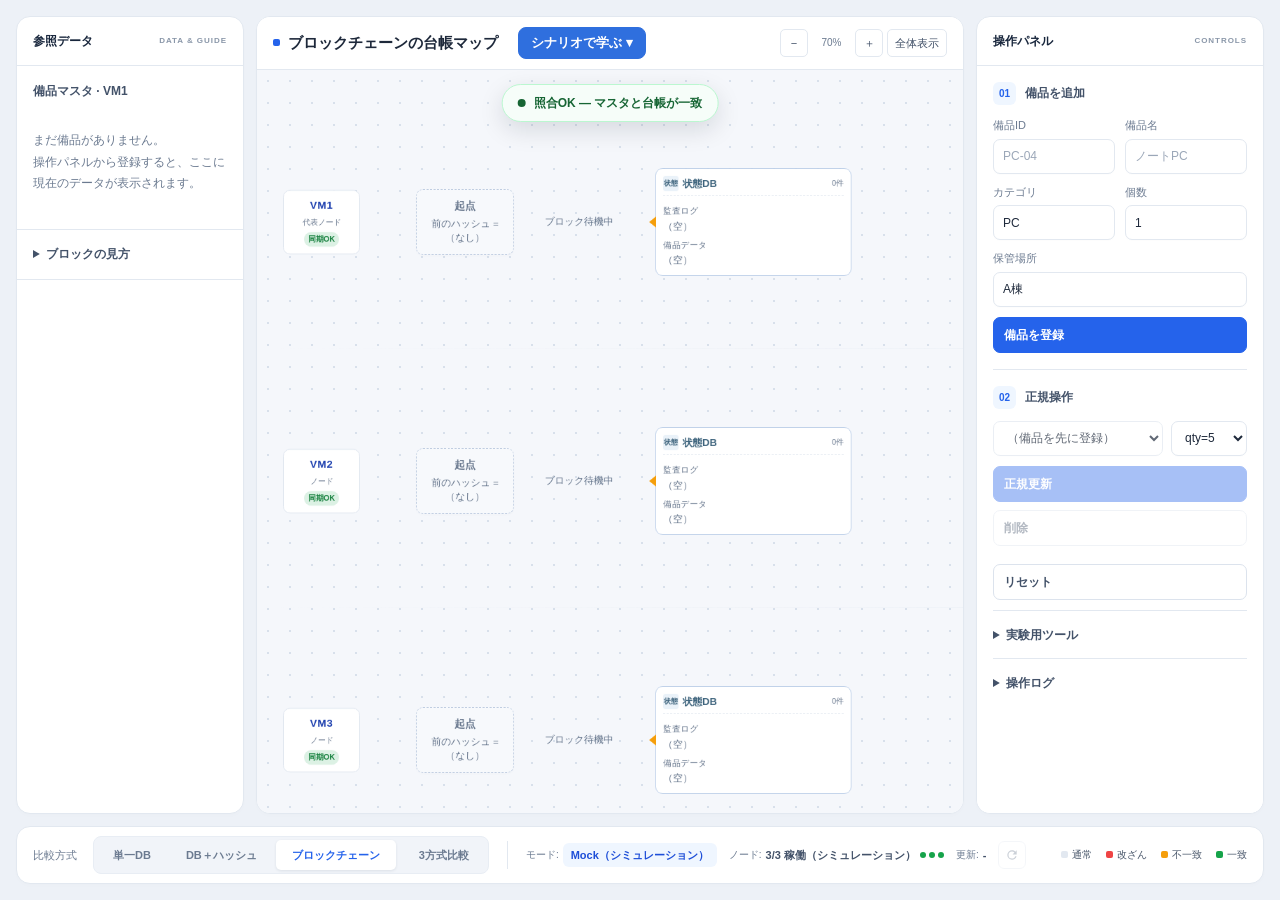
==== commit dc01ab4f: "体験後のアンケートを追加し、デモのメニューからつなぐ Co-Authored-By: Claude Opus 5.5 <noreply@anthropic.com>" ====
--- a/index.html
+++ b/index.html
@@ -124,7 +124,7 @@
             <a class="scenario-item" href="#scenario-b"><b>B</b> データの書換え<span>開く →</span></a>
             <a class="scenario-item" href="#scenario-c"><b>C</b> 1台の故障<span>開く →</span></a>
             <a class="scenario-item" href="#scenario-d"><b>D</b> 2台の故障<span>開く →</span></a>
-            <a class="scenario-item" href="https://claude.ai/artifact/CjwPtRJcEtRm9aYhuMP1Gu" target="_blank" rel="noopener"><b>?</b> 体験後のアンケート<span>開く →</span></a>
+            <a class="scenario-item" href="survey/" target="_blank" rel="noopener"><b>?</b> 体験後のアンケート<span>開く →</span></a>
           </div>
         </div></div>
       <div class="demo-story-guide" id="demoStoryGuide" aria-live="polite" hidden></div>
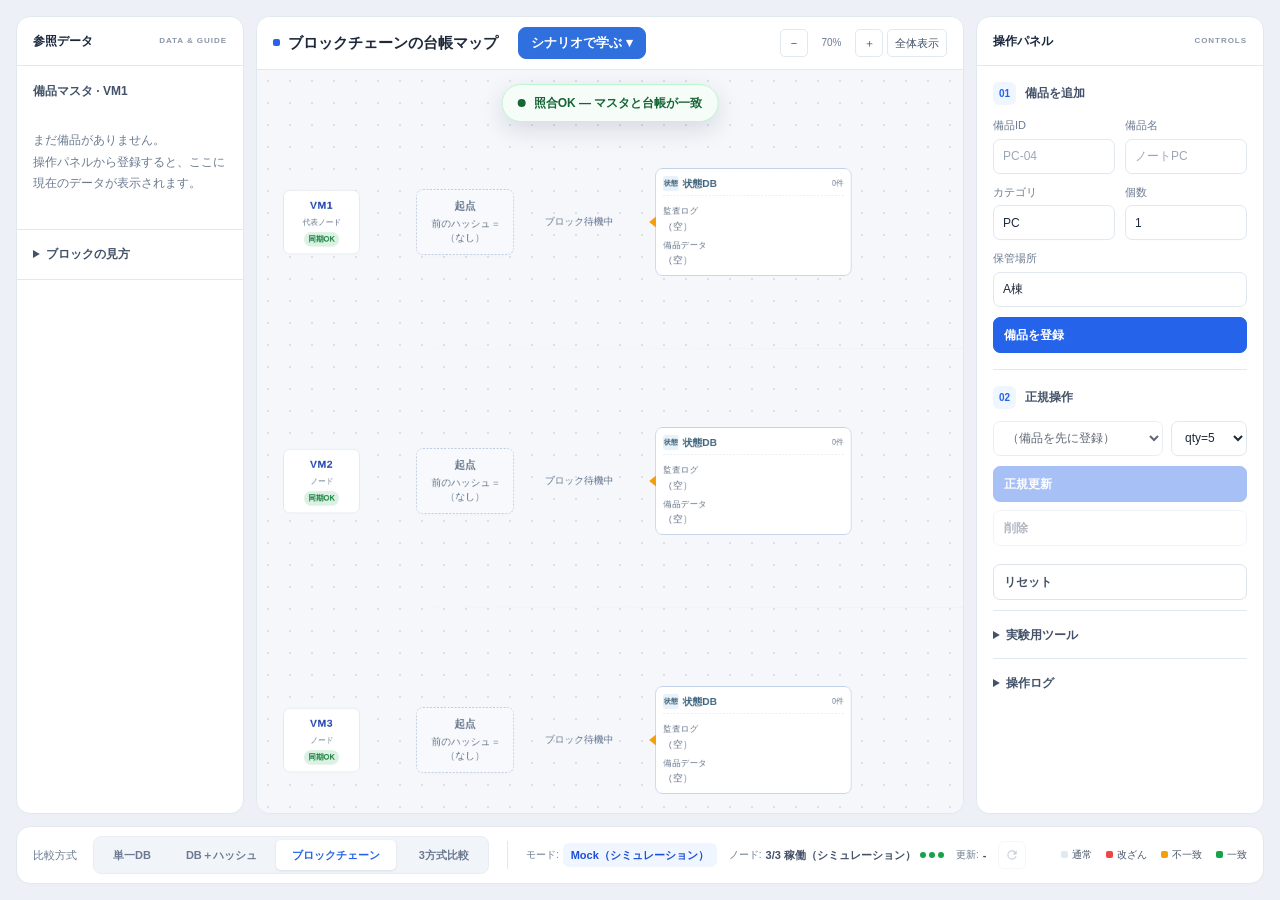
==== commit 5a7f7c4a: "静的版でも「初期データ」「デモデータで埋める」が動くようにする Co-Authored-By: Claude Opus 5.5 <noreply@anthropic.com>" ====
--- a/index.html
+++ b/index.html
@@ -33,6 +33,7 @@
   </style>
 <script>
 (function () {
+  var DATA = {"seedItems":[{"id":"PC-01","name":"ノートPC","category":"PC","quantity":5,"location":"A棟","status":"ACTIVE","updatedBy":"demo-seed","version":1},{"id":"CAM-01","name":"Webカメラ","category":"周辺機器","quantity":3,"location":"B棟","status":"ACTIVE","updatedBy":"demo-seed","version":1},{"id":"HDMI-01","name":"HDMIケーブル","category":"周辺機器","quantity":10,"location":"倉庫","status":"ACTIVE","updatedBy":"demo-seed","version":1}],"plans":{"1":{"rounds":1,"steps":[{"op":"create","item":{"id":"PC-01","name":"ノートPC","category":"PC","quantity":5,"location":"A棟","status":"ACTIVE"}},{"op":"create","item":{"id":"PC-02","name":"ノートPC（予備）","category":"PC","quantity":2,"location":"A棟","status":"ACTIVE"}},{"op":"create","item":{"id":"CAM-01","name":"Webカメラ","category":"周辺機器","quantity":3,"location":"B棟","status":"ACTIVE"}},{"op":"create","item":{"id":"HDMI-01","name":"HDMIケーブル","category":"周辺機器","quantity":10,"location":"倉庫","status":"ACTIVE"}},{"op":"create","item":{"id":"PJ-01","name":"プロジェクタ","category":"AV機器","quantity":1,"location":"B棟","status":"ACTIVE"}},{"op":"create","item":{"id":"MIC-01","name":"ワイヤレスマイク","category":"AV機器","quantity":4,"location":"倉庫","status":"ACTIVE"}},{"op":"update","id":"PC-01","delta":-1,"label":"貸出","round":1},{"op":"update","id":"HDMI-01","delta":-2,"label":"貸出","round":1},{"op":"update","id":"CAM-01","delta":-1,"label":"貸出","round":1},{"op":"update","id":"PC-01","delta":1,"label":"返却","round":1},{"op":"update","id":"PJ-01","location":"会議室","label":"移動","round":1},{"op":"update","id":"MIC-01","delta":-1,"label":"貸出","round":1},{"op":"update","id":"HDMI-01","delta":2,"label":"返却","round":1},{"op":"update","id":"PJ-01","location":"B棟","label":"移動","round":1}]},"2":{"rounds":2,"steps":[{"op":"create","item":{"id":"PC-01","name":"ノートPC","category":"PC","quantity":5,"location":"A棟","status":"ACTIVE"}},{"op":"create","item":{"id":"PC-02","name":"ノートPC（予備）","category":"PC","quantity":2,"location":"A棟","status":"ACTIVE"}},{"op":"create","item":{"id":"CAM-01","name":"Webカメラ","category":"周辺機器","quantity":3,"location":"B棟","status":"ACTIVE"}},{"op":"create","item":{"id":"HDMI-01","name":"HDMIケーブル","category":"周辺機器","quantity":10,"location":"倉庫","status":"ACTIVE"}},{"op":"create","item":{"id":"PJ-01","name":"プロジェクタ","category":"AV機器","quantity":1,"location":"B棟","status":"ACTIVE"}},{"op":"create","item":{"id":"MIC-01","name":"ワイヤレスマイク","category":"AV機器","quantity":4,"location":"倉庫","status":"ACTIVE"}},{"op":"update","id":"PC-01","delta":-1,"label":"貸出","round":1},{"op":"update","id":"HDMI-01","delta":-2,"label":"貸出","round":1},{"op":"update","id":"CAM-01","delta":-1,"label":"貸出","round":1},{"op":"update","id":"PC-01","delta":1,"label":"返却","round":1},{"op":"update","id":"PJ-01","location":"会議室","label":"移動","round":1},{"op":"update","id":"MIC-01","delta":-1,"label":"貸出","round":1},{"op":"update","id":"HDMI-01","delta":2,"label":"返却","round":1},{"op":"update","id":"PJ-01","location":"B棟","label":"移動","round":1},{"op":"update","id":"PC-01","delta":-1,"label":"貸出","round":2},{"op":"update","id":"HDMI-01","delta":-2,"label":"貸出","round":2},{"op":"update","id":"CAM-01","delta":-1,"label":"貸出","round":2},{"op":"update","id":"PC-01","delta":1,"label":"返却","round":2},{"op":"update","id":"PJ-01","location":"会議室","label":"移動","round":2},{"op":"update","id":"MIC-01","delta":-1,"label":"貸出","round":2},{"op":"update","id":"HDMI-01","delta":2,"label":"返却","round":2},{"op":"update","id":"PJ-01","location":"B棟","label":"移動","round":2}]},"3":{"rounds":3,"steps":[{"op":"create","item":{"id":"PC-01","name":"ノートPC","category":"PC","quantity":5,"location":"A棟","status":"ACTIVE"}},{"op":"create","item":{"id":"PC-02","name":"ノートPC（予備）","category":"PC","quantity":2,"location":"A棟","status":"ACTIVE"}},{"op":"create","item":{"id":"CAM-01","name":"Webカメラ","category":"周辺機器","quantity":3,"location":"B棟","status":"ACTIVE"}},{"op":"create","item":{"id":"HDMI-01","name":"HDMIケーブル","category":"周辺機器","quantity":10,"location":"倉庫","status":"ACTIVE"}},{"op":"create","item":{"id":"PJ-01","name":"プロジェクタ","category":"AV機器","quantity":1,"location":"B棟","status":"ACTIVE"}},{"op":"create","item":{"id":"MIC-01","name":"ワイヤレスマイク","category":"AV機器","quantity":4,"location":"倉庫","status":"ACTIVE"}},{"op":"update","id":"PC-01","delta":-1,"label":"貸出","round":1},{"op":"update","id":"HDMI-01","delta":-2,"label":"貸出","round":1},{"op":"update","id":"CAM-01","delta":-1,"label":"貸出","round":1},{"op":"update","id":"PC-01","delta":1,"label":"返却","round":1},{"op":"update","id":"PJ-01","location":"会議室","label":"移動","round":1},{"op":"update","id":"MIC-01","delta":-1,"label":"貸出","round":1},{"op":"update","id":"HDMI-01","delta":2,"label":"返却","round":1},{"op":"update","id":"PJ-01","location":"B棟","label":"移動","round":1},{"op":"update","id":"PC-01","delta":-1,"label":"貸出","round":2},{"op":"update","id":"HDMI-01","delta":-2,"label":"貸出","round":2},{"op":"update","id":"CAM-01","delta":-1,"label":"貸出","round":2},{"op":"update","id":"PC-01","delta":1,"label":"返却","round":2},{"op":"update","id":"PJ-01","location":"会議室","label":"移動","round":2},{"op":"update","id":"MIC-01","delta":-1,"label":"貸出","round":2},{"op":"update","id":"HDMI-01","delta":2,"label":"返却","round":2},{"op":"update","id":"PJ-01","location":"B棟","label":"移動","round":2},{"op":"update","id":"PC-01","delta":-1,"label":"貸出","round":3},{"op":"update","id":"HDMI-01","delta":-2,"label":"貸出","round":3},{"op":"update","id":"CAM-01","delta":-1,"label":"貸出","round":3},{"op":"update","id":"PC-01","delta":1,"label":"返却","round":3},{"op":"update","id":"PJ-01","location":"会議室","label":"移動","round":3},{"op":"update","id":"MIC-01","delta":-1,"label":"貸出","round":3},{"op":"update","id":"HDMI-01","delta":2,"label":"返却","round":3},{"op":"update","id":"PJ-01","location":"B棟","label":"移動","round":3}]},"4":{"rounds":4,"steps":[{"op":"create","item":{"id":"PC-01","name":"ノートPC","category":"PC","quantity":5,"location":"A棟","status":"ACTIVE"}},{"op":"create","item":{"id":"PC-02","name":"ノートPC（予備）","category":"PC","quantity":2,"location":"A棟","status":"ACTIVE"}},{"op":"create","item":{"id":"CAM-01","name":"Webカメラ","category":"周辺機器","quantity":3,"location":"B棟","status":"ACTIVE"}},{"op":"create","item":{"id":"HDMI-01","name":"HDMIケーブル","category":"周辺機器","quantity":10,"location":"倉庫","status":"ACTIVE"}},{"op":"create","item":{"id":"PJ-01","name":"プロジェクタ","category":"AV機器","quantity":1,"location":"B棟","status":"ACTIVE"}},{"op":"create","item":{"id":"MIC-01","name":"ワイヤレスマイク","category":"AV機器","quantity":4,"location":"倉庫","status":"ACTIVE"}},{"op":"update","id":"PC-01","delta":-1,"label":"貸出","round":1},{"op":"update","id":"HDMI-01","delta":-2,"label":"貸出","round":1},{"op":"update","id":"CAM-01","delta":-1,"label":"貸出","round":1},{"op":"update","id":"PC-01","delta":1,"label":"返却","round":1},{"op":"update","id":"PJ-01","location":"会議室","label":"移動","round":1},{"op":"update","id":"MIC-01","delta":-1,"label":"貸出","round":1},{"op":"update","id":"HDMI-01","delta":2,"label":"返却","round":1},{"op":"update","id":"PJ-01","location":"B棟","label":"移動","round":1},{"op":"update","id":"PC-01","delta":-1,"label":"貸出","round":2},{"op":"update","id":"HDMI-01","delta":-2,"label":"貸出","round":2},{"op":"update","id":"CAM-01","delta":-1,"label":"貸出","round":2},{"op":"update","id":"PC-01","delta":1,"label":"返却","round":2},{"op":"update","id":"PJ-01","location":"会議室","label":"移動","round":2},{"op":"update","id":"MIC-01","delta":-1,"label":"貸出","round":2},{"op":"update","id":"HDMI-01","delta":2,"label":"返却","round":2},{"op":"update","id":"PJ-01","location":"B棟","label":"移動","round":2},{"op":"update","id":"PC-01","delta":-1,"label":"貸出","round":3},{"op":"update","id":"HDMI-01","delta":-2,"label":"貸出","round":3},{"op":"update","id":"CAM-01","delta":-1,"label":"貸出","round":3},{"op":"update","id":"PC-01","delta":1,"label":"返却","round":3},{"op":"update","id":"PJ-01","location":"会議室","label":"移動","round":3},{"op":"update","id":"MIC-01","delta":-1,"label":"貸出","round":3},{"op":"update","id":"HDMI-01","delta":2,"label":"返却","round":3},{"op":"update","id":"PJ-01","location":"B棟","label":"移動","round":3},{"op":"update","id":"PC-01","delta":-1,"label":"貸出","round":4},{"op":"update","id":"HDMI-01","delta":-2,"label":"貸出","round":4},{"op":"update","id":"CAM-01","delta":-1,"label":"貸出","round":4},{"op":"update","id":"PC-01","delta":1,"label":"返却","round":4},{"op":"update","id":"PJ-01","location":"会議室","label":"移動","round":4},{"op":"update","id":"MIC-01","delta":-1,"label":"貸出","round":4},{"op":"update","id":"HDMI-01","delta":2,"label":"返却","round":4},{"op":"update","id":"PJ-01","location":"B棟","label":"移動","round":4}]},"5":{"rounds":5,"steps":[{"op":"create","item":{"id":"PC-01","name":"ノートPC","category":"PC","quantity":5,"location":"A棟","status":"ACTIVE"}},{"op":"create","item":{"id":"PC-02","name":"ノートPC（予備）","category":"PC","quantity":2,"location":"A棟","status":"ACTIVE"}},{"op":"create","item":{"id":"CAM-01","name":"Webカメラ","category":"周辺機器","quantity":3,"location":"B棟","status":"ACTIVE"}},{"op":"create","item":{"id":"HDMI-01","name":"HDMIケーブル","category":"周辺機器","quantity":10,"location":"倉庫","status":"ACTIVE"}},{"op":"create","item":{"id":"PJ-01","name":"プロジェクタ","category":"AV機器","quantity":1,"location":"B棟","status":"ACTIVE"}},{"op":"create","item":{"id":"MIC-01","name":"ワイヤレスマイク","category":"AV機器","quantity":4,"location":"倉庫","status":"ACTIVE"}},{"op":"update","id":"PC-01","delta":-1,"label":"貸出","round":1},{"op":"update","id":"HDMI-01","delta":-2,"label":"貸出","round":1},{"op":"update","id":"CAM-01","delta":-1,"label":"貸出","round":1},{"op":"update","id":"PC-01","delta":1,"label":"返却","round":1},{"op":"update","id":"PJ-01","location":"会議室","label":"移動","round":1},{"op":"update","id":"MIC-01","delta":-1,"label":"貸出","round":1},{"op":"update","id":"HDMI-01","delta":2,"label":"返却","round":1},{"op":"update","id":"PJ-01","location":"B棟","label":"移動","round":1},{"op":"update","id":"PC-01","delta":-1,"label":"貸出","round":2},{"op":"update","id":"HDMI-01","delta":-2,"label":"貸出","round":2},{"op":"update","id":"CAM-01","delta":-1,"label":"貸出","round":2},{"op":"update","id":"PC-01","delta":1,"label":"返却","round":2},{"op":"update","id":"PJ-01","location":"会議室","label":"移動","round":2},{"op":"update","id":"MIC-01","delta":-1,"label":"貸出","round":2},{"op":"update","id":"HDMI-01","delta":2,"label":"返却","round":2},{"op":"update","id":"PJ-01","location":"B棟","label":"移動","round":2},{"op":"update","id":"PC-01","delta":-1,"label":"貸出","round":3},{"op":"update","id":"HDMI-01","delta":-2,"label":"貸出","round":3},{"op":"update","id":"CAM-01","delta":-1,"label":"貸出","round":3},{"op":"update","id":"PC-01","delta":1,"label":"返却","round":3},{"op":"update","id":"PJ-01","location":"会議室","label":"移動","round":3},{"op":"update","id":"MIC-01","delta":-1,"label":"貸出","round":3},{"op":"update","id":"HDMI-01","delta":2,"label":"返却","round":3},{"op":"update","id":"PJ-01","location":"B棟","label":"移動","round":3},{"op":"update","id":"PC-01","delta":-1,"label":"貸出","round":4},{"op":"update","id":"HDMI-01","delta":-2,"label":"貸出","round":4},{"op":"update","id":"CAM-01","delta":-1,"label":"貸出","round":4},{"op":"update","id":"PC-01","delta":1,"label":"返却","round":4},{"op":"update","id":"PJ-01","location":"会議室","label":"移動","round":4},{"op":"update","id":"MIC-01","delta":-1,"label":"貸出","round":4},{"op":"update","id":"HDMI-01","delta":2,"label":"返却","round":4},{"op":"update","id":"PJ-01","location":"B棟","label":"移動","round":4},{"op":"update","id":"PC-01","delta":-1,"label":"貸出","round":5},{"op":"update","id":"HDMI-01","delta":-2,"label":"貸出","round":5},{"op":"update","id":"CAM-01","delta":-1,"label":"貸出","round":5},{"op":"update","id":"PC-01","delta":1,"label":"返却","round":5},{"op":"update","id":"PJ-01","location":"会議室","label":"移動","round":5},{"op":"update","id":"MIC-01","delta":-1,"label":"貸出","round":5},{"op":"update","id":"HDMI-01","delta":2,"label":"返却","round":5},{"op":"update","id":"PJ-01","location":"B棟","label":"移動","round":5}]}}};
   var m = location.hash.match(/^#scenario-([a-d])$/);
   window.__STATIC_DEMO__ = true;
   window.__staticSearch = m ? '?scenario=' + m[1] + '&tutorial=0' : '';
@@ -48,7 +49,22 @@
   window.fetch = function (url, opts) {
     var u = typeof url === 'string' ? url : (url && url.url) || '';
     if (u.indexOf('/admin/api/') === 0) {
-      if (u === '/admin/api/demo/mode') return json({ mode: 'mock' }, 200);
+      var p = u.split('?')[0];
+      var q = new URLSearchParams(u.split('?')[1] || '');
+      if (p === '/admin/api/demo/mode') return json({ mode: 'mock' }, 200);
+      // 画面側でシミュレーションする操作に必要な、固定の返事だけを返す
+      if (p === '/admin/api/demo/tamper-status') return json({ pending: false }, 200);
+      if (p === '/admin/api/demo/data-status') return json({ mode: 'mock', epoch: null, itemCount: 0 }, 200);
+      if (p === '/admin/api/demo/reset-all') return json({ ok: true }, 200);
+      if (p === '/admin/api/demo/fill-plan') {
+        var r = Math.min(Math.max(parseInt(q.get('rounds'), 10) || 1, 1), Object.keys(DATA.plans).length);
+        return json(DATA.plans[r], 200);
+      }
+      if (p === '/admin/api/demo/seed') {
+        var now = new Date().toISOString();
+        var items = DATA.seedItems.map(function (it) { return Object.assign({}, it, { updatedAt: now }); });
+        return json({ items: items, count: items.length }, 200);
+      }
       return json({ error: '静的版のため、実機の API はありません' }, 503);
     }
     return origFetch(url, opts);
